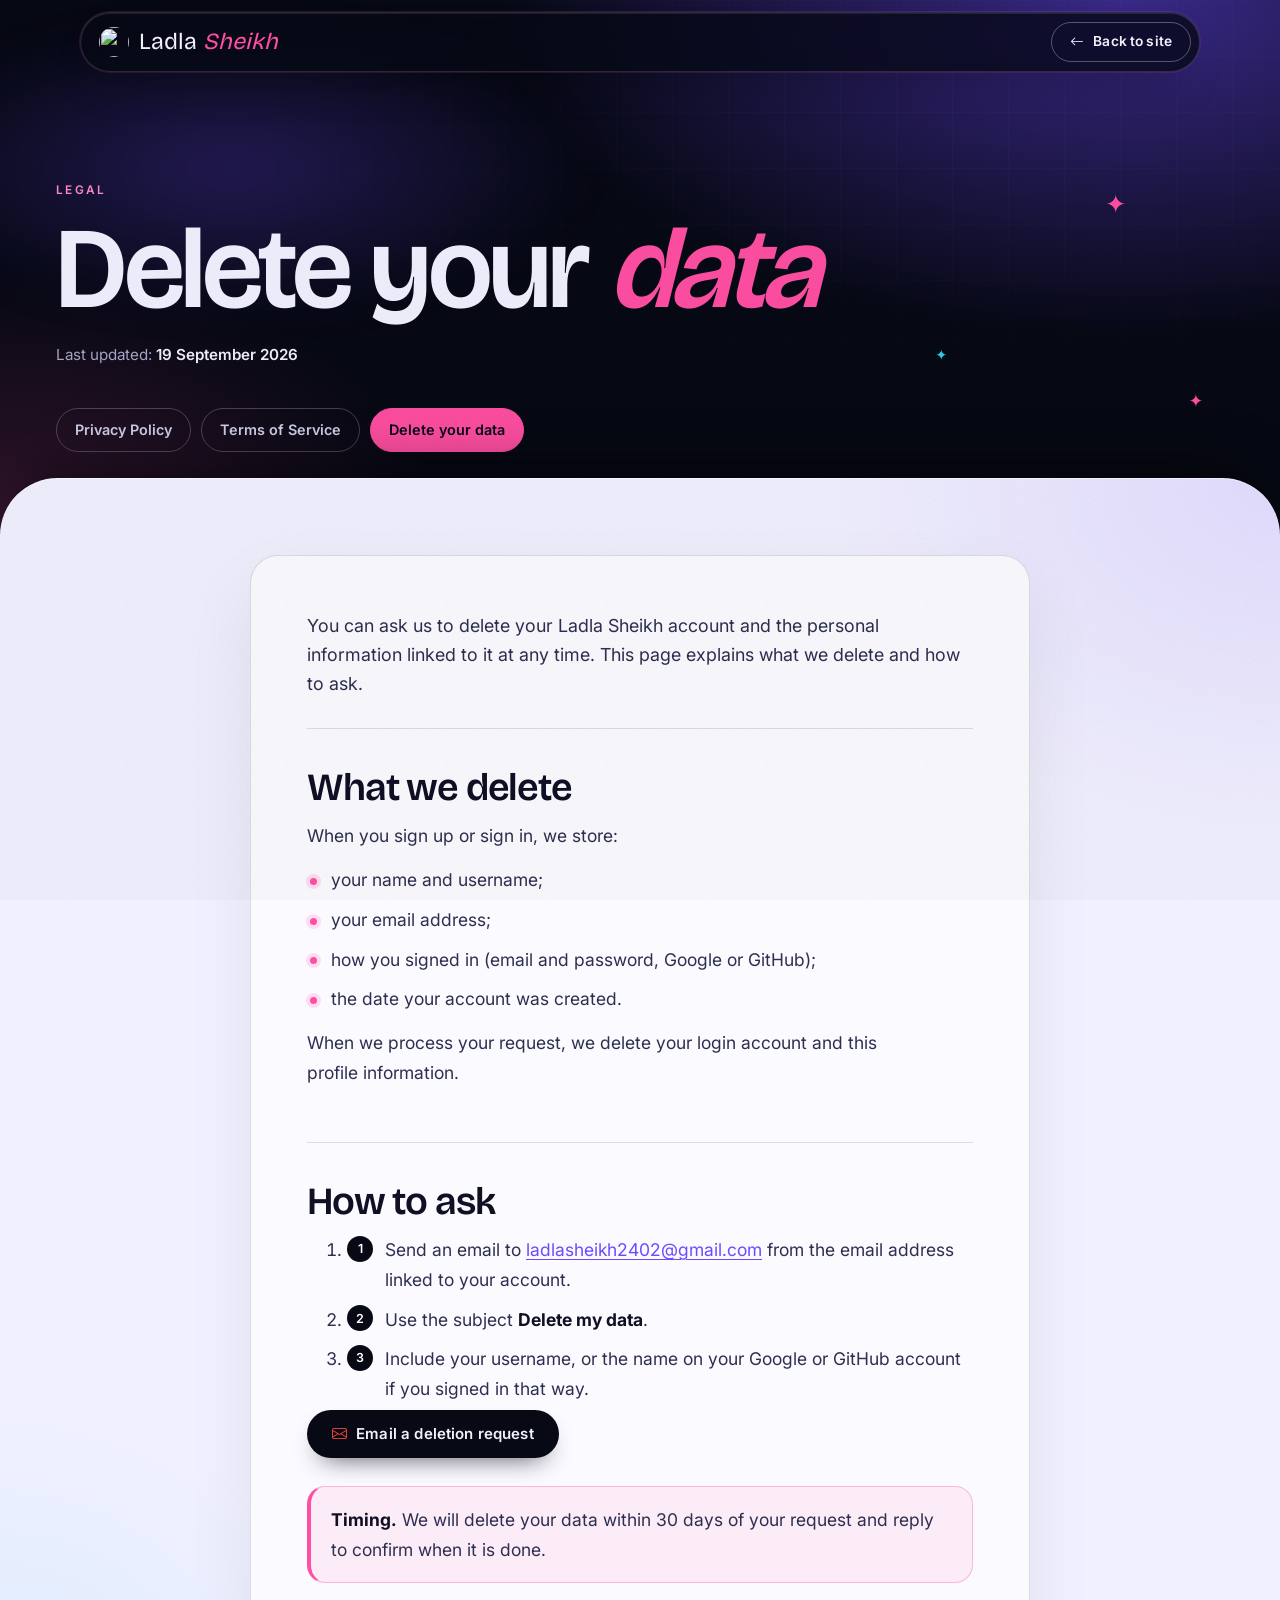
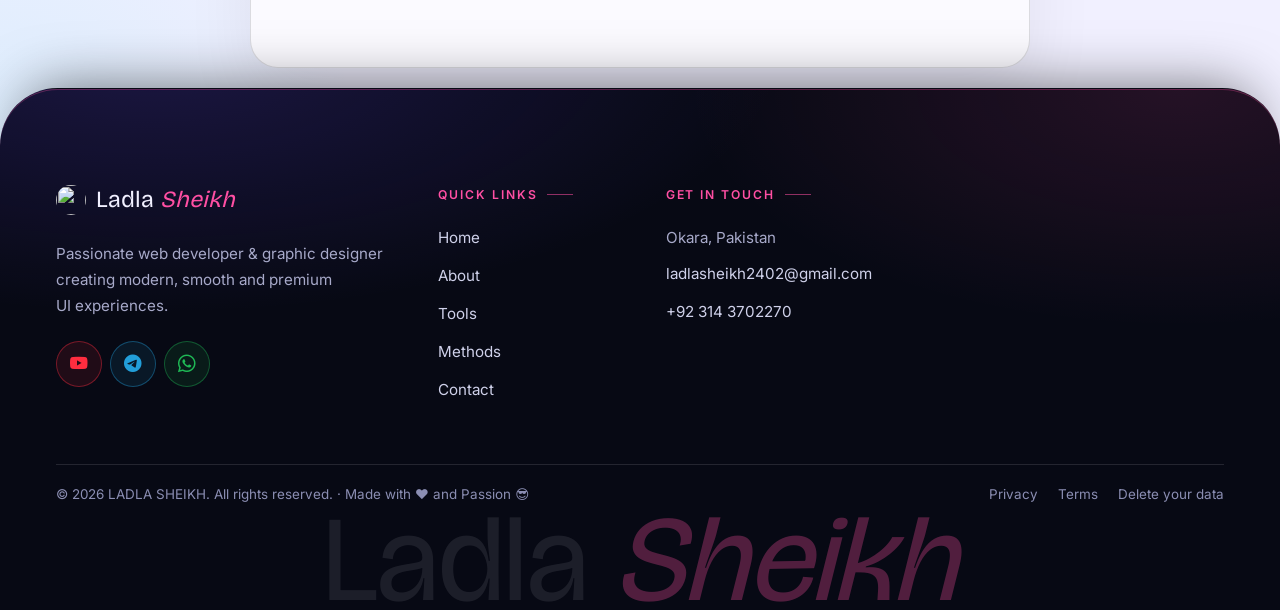
==== data-deletion.html @ c9419d93 "Add files via upload" ====
<!doctype html>
<html lang="en">
  <head>
    <meta charset="utf-8" />
    <meta
      name="viewport"
      content="width=device-width, initial-scale=1, viewport-fit=cover"
    />
    <title>Delete your data | Ladla Sheikh</title>
    <meta
      name="description"
      content="How to ask Ladla Sheikh to delete your account and personal data."
    />
    <meta name="robots" content="index, follow" />
    <meta name="theme-color" content="#070914" />
    <link
      rel="canonical"
      href="https://ladla-sheikh.vercel.app/data-deletion.html"
    />

    <link rel="preconnect" href="https://fonts.googleapis.com" />
    <link rel="preconnect" href="https://fonts.gstatic.com" crossorigin />
    <link
      href="https://fonts.googleapis.com/css2?family=Bricolage+Grotesque:opsz,wght@12..96,400..800&family=Inter:wght@400;500;600&display=swap"
      rel="stylesheet"
    />
    <link
      href="https://cdn.jsdelivr.net/npm/bootstrap-icons@1.11.3/font/bootstrap-icons.css"
      rel="stylesheet"
    />

    <link rel="icon" type="image/svg+xml" href="/favicon.svg" />
    <link rel="shortcut icon" href="/favicon.ico" />
    <link rel="apple-touch-icon" sizes="180x180" href="/apple-touch-icon.png" />

    <link href="site.css" rel="stylesheet" />
    <link href="motion.css" rel="stylesheet" />
    <link href="legal.css" rel="stylesheet" />
  </head>
  <body class="legal-page">
    <a class="skip-link" href="#main">Skip to content</a>

    <header class="site-header">
      <a class="brand" href="index.html" aria-label="Ladla Sheikh — home"
        ><img src="images/footer-img.png" width="30" height="30" alt="" /><span
          class="bn"
          >Ladla <em>Sheikh</em></span
        ></a
      >
      <div class="bar-end">
        <a href="index.html" class="btn btn-sm btn-line"
          ><i class="bi bi-arrow-left" aria-hidden="true"></i> Back to site</a
        >
      </div>
    </header>

    <main id="main">
      <section class="legal-hero s-dark" aria-labelledby="legalTitle">
        <i class="lg-spark a" aria-hidden="true">✦</i
        ><i class="lg-spark b" aria-hidden="true">✦</i
        ><i class="lg-spark c" aria-hidden="true">✦</i>
        <div class="wrap">
          <p class="eyebrow">Legal</p>
          <h1 id="legalTitle">Delete your <em>data</em></h1>
          <p class="legal-updated">
            Last updated: <strong>19 September 2026</strong>
          </p>
          <nav class="legal-tabs" aria-label="Legal pages">
            <a href="privacy-policy.html">Privacy Policy</a
            ><a href="terms-of-service.html">Terms of Service</a
            ><a href="data-deletion.html" aria-current="page"
              >Delete your data</a
            >
          </nav>
        </div>
      </section>

      <section class="legal-body s-light">
        <div class="wrap legal-grid solo">
          <article class="legal-shell">
            <p>
              You can ask us to delete your Ladla Sheikh account and the
              personal information linked to it at any time. This page explains
              what we delete and how to ask.
            </p>

            <h2>What we delete</h2>
            <p>When you sign up or sign in, we store:</p>
            <ul>
              <li>your name and username;</li>
              <li>your email address;</li>
              <li>how you signed in (email and password, Google or GitHub);</li>
              <li>the date your account was created.</li>
            </ul>
            <p>
              When we process your request, we delete your login account and
              this profile information.
            </p>

            <h2>How to ask</h2>
            <ol>
              <li>
                Send an email to
                <a href="mailto:ladlasheikh2402@gmail.com"
                  >ladlasheikh2402@gmail.com</a
                >
                from the email address linked to your account.
              </li>
              <li>Use the subject <strong>Delete my data</strong>.</li>
              <li>
                Include your username, or the name on your Google or GitHub
                account if you signed in that way.
              </li>
            </ol>
            <p>
              <a
                class="btn btn-primary"
                href="mailto:ladlasheikh2402@gmail.com?subject=Delete%20my%20data&amp;body=Please%20delete%20my%20Ladla%20Sheikh%20account%20and%20data.%0D%0A%0D%0AUsername%3A%20"
              >
                <i class="bi bi-envelope" aria-hidden="true"></i> Email a
                deletion request
              </a>
            </p>

            <div class="legal-note">
              <p style="margin: 0">
                <strong>Timing.</strong> We will delete your data within 30 days
                of your request and reply to confirm when it is done.
              </p>
            </div>
          </article>
        </div>
      </section>
    </main>

    <footer class="site-footer">
      <div class="wrap">
        <div class="footer-top">
          <div class="footer-brand">
            <a class="brand" href="index.html"
              ><img
                src="images/footer-img.png"
                width="30"
                height="30"
                loading="lazy"
                alt=""
              /><span>Ladla <em>Sheikh</em></span></a
            >
            <p>
              Passionate web developer &amp; graphic designer creating modern,
              smooth and premium UI experiences.
            </p>
            <div class="soc">
              <a
                href="https://www.youtube.com/@ladla.sheikh.2402"
                aria-label="YouTube"
                rel="noopener"
                ><i class="bi bi-youtube"></i
              ></a>
              <a
                href="https://t.me/+94FrpOJan0plZGQ0"
                aria-label="Telegram"
                rel="noopener"
                ><i class="bi bi-telegram"></i
              ></a>
              <a
                href="https://whatsapp.com/channel/0029Vao1lnR1nozDF8jBNh3B"
                aria-label="WhatsApp channel"
                rel="noopener"
                ><i class="bi bi-whatsapp"></i
              ></a>
            </div>
          </div>
          <div class="footer-col">
            <h4>Quick Links</h4>
            <ul>
              <li><a href="index.html#home">Home</a></li>
              <li><a href="index.html#about-me">About</a></li>
              <li><a href="index.html#my-tools">Tools</a></li>
              <li><a href="index.html#my-projects">Methods</a></li>
              <li><a href="index.html#contact-me">Contact</a></li>
            </ul>
          </div>
          <div class="footer-col">
            <h4>Get In Touch</h4>
            <ul>
              <li>Okara, Pakistan</li>
              <li>
                <a href="mailto:ladlasheikh2402@gmail.com"
                  >ladlasheikh2402@gmail.com</a
                >
              </li>
              <li>
                <a href="https://wa.me/923143702270" rel="noopener"
                  >+92 314 3702270</a
                >
              </li>
            </ul>
          </div>
        </div>
        <div class="footer-bottom">
          <p>
            © 2026 LADLA SHEIKH. All rights reserved. · Made with ❤️ and Passion
            😎
          </p>
          <p class="footer-legal">
            <a href="privacy-policy.html">Privacy</a
            ><a href="terms-of-service.html">Terms</a
            ><a href="data-deletion.html">Delete your data</a>
          </p>
        </div>
      </div>
      <div class="footer-mark" aria-hidden="true">Ladla <em>Sheikh</em></div>
    </footer>

    <script src="motion.js" defer></script>
    <script src="legal.js" defer></script>
  </body>
</html>
---- site.css ----
/* ═════════════════════════════════════════════════════════════
   LADLA SHEIKH — site.css  v2  "Ivory & Ink"
   Ivory paper sections + ink bands, serif display, emerald/brass accents.
   Hooks for favourites.js / auth-gate.js / site.js are preserved.
   ═════════════════════════════════════════════════════════════ */
:root {
  --paper: #f1f0ff;
  --paper-2: #e7e4fb;
  --ink: #070914;
  --ink-2: #0d1024;
  --ink-3: #161a38;
  --emerald: #6d4aff;
  --emerald-b: #22d3ee;
  --brass: #ff4fa3;
  --brass-d: #b4177a;
  --f-display: "Bricolage Grotesque", "Sora", "Segoe UI", system-ui, sans-serif;
  --f-body: "Inter", system-ui, -apple-system, "Segoe UI", Roboto, sans-serif;
  --r-s: 12px;
  --r-m: 18px;
  --r-l: 28px;
  --ease: cubic-bezier(0.22, 1, 0.36, 1);
  --hdr: 60px;
  --gutter: clamp(18px, 4.4vw, 64px);
  --max: 1240px;
  --sec: clamp(72px, 10vw, 132px);
}
/* section themes (tokens swap, components stay the same) */
.s-light,
.s-sand,
.s-dark {
  background: var(--bg);
  color: var(--fg);
}
.s-light {
  --bg: var(--paper);
  --fg: #0f1024;
  --mut: #55587a;
  --card: #fbfaff;
  --card-2: #f3f0ff;
  --line: rgba(7, 9, 20, 0.13);
  --line-2: rgba(7, 9, 20, 0.26);
  --acc: var(--emerald);
  --acc-ink: var(--emerald);
  --btn-bg: var(--ink);
  --btn-fg: var(--paper);
  --chip-bg: var(--ink);
  --chip-fg: var(--paper);
}
.s-sand {
  --bg: var(--paper-2);
  --fg: #0f1024;
  --mut: #50537a;
  --card: #faf9ff;
  --card-2: #eeebfc;
  --line: rgba(7, 9, 20, 0.14);
  --line-2: rgba(7, 9, 20, 0.28);
  --acc: var(--emerald);
  --acc-ink: var(--emerald);
  --btn-bg: var(--ink);
  --btn-fg: var(--paper);
  --chip-bg: var(--ink);
  --chip-fg: var(--paper);
}
.s-dark {
  --bg: var(--ink);
  --fg: #f1f0ff;
  --mut: #a7a9c9;
  --card: #0f1330;
  --card-2: #181c3c;
  --line: rgba(241, 240, 255, 0.12);
  --line-2: rgba(241, 240, 255, 0.26);
  --acc: var(--brass);
  --acc-ink: #ff8ac6;
  --btn-bg: var(--brass);
  --btn-fg: #0a0620;
  --chip-bg: var(--paper);
  --chip-fg: var(--ink);
}

*,
*::before,
*::after {
  box-sizing: border-box;
}
html {
  scroll-behavior: smooth;
  -webkit-text-size-adjust: 100%;
  scroll-padding-top: 92px;
}
body {
  margin: 0;
  background: var(--ink);
  color: #f1f0ff;
  font: 400 clamp(15px, 0.3vw + 14px, 17px)/1.65 var(--f-body);
  -webkit-font-smoothing: antialiased;
  text-rendering: optimizeLegibility;
  overflow-x: clip;
}
img {
  display: block;
  max-width: 100%;
  height: auto;
}
a {
  color: inherit;
  text-decoration: none;
}
button,
input,
textarea {
  font: inherit;
  color: inherit;
}
button {
  cursor: pointer;
}
ul,
dl,
dd {
  margin: 0;
  padding: 0;
  list-style: none;
}
h1,
h2,
h3,
h4,
p {
  margin: 0;
}
h1,
h2,
h3 {
  font-family: var(--f-display);
  font-weight: 600;
  letter-spacing: -0.01em;
  line-height: 1;
  text-wrap: balance;
}
p {
  text-wrap: pretty;
}
em {
  font-style: italic;
}
::selection {
  background: var(--brass);
  color: #0a0620;
}
:focus-visible {
  outline: 2px solid var(--acc-ink, var(--brass));
  outline-offset: 3px;
  border-radius: 6px;
}
[hidden] {
  display: none !important;
}
.sr-only {
  position: absolute;
  width: 1px;
  height: 1px;
  overflow: hidden;
  clip: rect(0 0 0 0);
  white-space: nowrap;
}
.skip-link {
  position: fixed;
  left: 12px;
  top: -60px;
  z-index: 3000;
  background: #fff;
  color: #000;
  padding: 10px 16px;
  border-radius: var(--r-s);
  font-weight: 600;
  transition: top 0.2s var(--ease);
}
.skip-link:focus {
  top: 12px;
}
.wrap {
  width: 100%;
  max-width: calc(var(--max) + var(--gutter) * 2);
  margin-inline: auto;
  padding-inline: var(--gutter);
}
.eyebrow {
  font-size: 0.74rem;
  font-weight: 600;
  letter-spacing: 0.18em;
  text-transform: uppercase;
  color: var(--acc-ink);
}

/* buttons */
.btn {
  display: inline-flex;
  align-items: center;
  justify-content: center;
  gap: 9px;
  min-height: 48px;
  padding: 0 24px;
  border-radius: 999px;
  border: 1px solid transparent;
  font-weight: 600;
  font-size: 0.94rem;
  line-height: 1;
  white-space: nowrap;
  transition:
    background 0.25s var(--ease),
    color 0.25s,
    border-color 0.25s,
    transform 0.25s var(--ease);
}
.btn i {
  transition: transform 0.25s var(--ease);
}
.btn:hover i.bi-arrow-right,
.btn:hover i.bi-arrow-up-right {
  transform: translateX(3px);
}
.btn:active {
  transform: scale(0.98);
}
.btn-primary {
  background: var(--btn-bg, var(--brass));
  color: var(--btn-fg, #0a0620);
}
.btn-primary:hover {
  transform: translateY(-2px);
  filter: brightness(1.08);
}
.btn-line {
  border-color: var(--line-2, rgba(255, 255, 255, 0.3));
  color: inherit;
  background: transparent;
}
.btn-line:hover {
  background: color-mix(in srgb, currentColor 8%, transparent);
  border-color: currentColor;
}
.btn-sm {
  min-height: 40px;
  padding: 0 18px;
  font-size: 0.86rem;
}

/* ═══ HEADER — floating ink pill ═══ */
.site-header {
  position: fixed;
  z-index: 900;
  top: 12px;
  left: 50%;
  translate: -50% 0;
  width: min(1120px, calc(100% - var(--gutter) * 2));
  height: var(--hdr);
  padding: 0 8px 0 18px;
  display: flex;
  align-items: center;
  gap: 18px;
  border-radius: 999px;
  background: rgba(7, 9, 20, 0.8);
  -webkit-backdrop-filter: blur(16px) saturate(150%);
  backdrop-filter: blur(16px) saturate(150%);
  border: 1px solid rgba(241, 240, 255, 0.14);
  color: #f1f0ff;
  box-shadow: 0 10px 40px rgba(0, 0, 0, 0.18);
  transition:
    background 0.3s,
    box-shadow 0.3s;
}
.brand {
  display: inline-flex;
  align-items: center;
  gap: 10px;
  font-family: var(--f-display);
  font-size: 1.45rem;
  line-height: 1;
  letter-spacing: 0;
}
.brand img {
  width: 30px;
  height: 30px;
  border-radius: 50%;
  object-fit: cover;
}
.brand em {
  color: var(--brass);
}
.primary {
  margin-inline: auto;
}
.navbar-nav {
  display: flex;
  gap: 2px;
}
.navbar-nav .nav-btn {
  display: block;
  padding: 9px 16px;
  font-size: 0.9rem;
  font-weight: 500;
  color: #b7b9d8;
  border-radius: 999px;
  transition:
    color 0.2s,
    background 0.25s;
}
.navbar-nav .nav-btn:hover {
  color: #fff;
}
.navbar-nav {
  position: relative;
}
.navbar-nav .nav-btn {
  position: relative;
  z-index: 1;
}
.navbar-nav .nav-btn.is-active {
  color: #fff;
}
.nav-pill {
  position: absolute;
  z-index: 0;
  top: 0;
  left: 0;
  height: 100%;
  width: var(--w, 0);
  transform: translateX(var(--x, 0));
  background: rgba(241, 240, 255, 0.13);
  border-radius: 999px;
  opacity: 0;
  pointer-events: none;
  transition:
    transform 0.5s var(--ease),
    width 0.5s var(--ease),
    opacity 0.3s;
}
.nav-pill.on {
  opacity: 1;
}
.bar-end {
  display: flex;
  align-items: center;
  gap: 8px;
}
.nav-signin-list {
  display: flex;
}
.nav-signin-item {
  position: relative;
}
.nav-signin-item-relative {
  position: relative;
}
.signin-nav-btn {
  white-space: nowrap;
  display: inline-flex;
  align-items: center;
  gap: 8px;
  min-height: 42px;
  padding: 0 16px;
  border-radius: 999px;
  border: 1px solid rgba(241, 240, 255, 0.24);
  font-size: 0.86rem;
  font-weight: 600;
  transition:
    background 0.2s,
    border-color 0.2s;
}
.signin-nav-btn:hover {
  background: rgba(241, 240, 255, 0.08);
  border-color: rgba(241, 240, 255, 0.5);
}
.signin-nav-btn.signin-nav-btn-premium {
  padding-left: 5px;
  border-color: rgba(255, 79, 163, 0.6);
  background: rgba(255, 79, 163, 0.12);
}
.signin-nav-arrow {
  font-size: 0.9rem;
  opacity: 0.8;
}
.nav-btn-avatar {
  width: 32px;
  height: 32px;
  border-radius: 50%;
  overflow: hidden;
  display: inline-grid;
  place-items: center;
  background: var(--brass);
  color: #0a0620;
  font-size: 0.8rem;
  font-weight: 700;
  flex: none;
}
.nav-btn-avatar img {
  width: 100%;
  height: 100%;
  object-fit: cover;
}
.nav-btn-avatar-initial {
  display: none;
  place-items: center;
  width: 100%;
  height: 100%;
}
.aw-btn {
  width: 42px;
  height: 42px;
  border-radius: 50%;
  border: 1px solid rgba(241, 240, 255, 0.24);
  background: transparent;
  display: grid;
  place-items: center;
  color: #b7b9d8;
  padding: 0;
  transition:
    color 0.2s,
    border-color 0.2s,
    background 0.2s;
}
.aw-btn:hover {
  color: #fff;
  border-color: rgba(241, 240, 255, 0.5);
}
.aw-btn.playing {
  color: var(--brass);
  border-color: rgba(255, 79, 163, 0.6);
  background: rgba(255, 79, 163, 0.12);
}
.cta-contact {
  background: var(--paper);
  color: var(--ink);
}
.cta-contact:hover {
  background: #fff;
  transform: translateY(-1px);
}
.menu-btn {
  display: none;
  width: 44px;
  height: 44px;
  border-radius: 50%;
  border: 1px solid rgba(241, 240, 255, 0.24);
  background: transparent;
  position: relative;
}
.menu-btn span {
  position: absolute;
  left: 13px;
  right: 13px;
  height: 2px;
  background: #f1f0ff;
  border-radius: 2px;
  transition:
    transform 0.3s var(--ease),
    opacity 0.2s;
}
.menu-btn span:nth-child(1) {
  top: 16px;
}
.menu-btn span:nth-child(2) {
  top: 21px;
}
.menu-btn span:nth-child(3) {
  top: 26px;
}
.menu-open .menu-btn span:nth-child(1) {
  transform: translateY(5px) rotate(45deg);
}
.menu-open .menu-btn span:nth-child(2) {
  opacity: 0;
}
.menu-open .menu-btn span:nth-child(3) {
  transform: translateY(-5px) rotate(-45deg);
}

/* profile dropdown (markup from auth-gate.js) */
.nav-profile-panel {
  position: absolute;
  right: 0;
  top: calc(100% + 14px);
  width: 272px;
  padding: 8px;
  background: #0f1330;
  color: #f1f0ff;
  border: 1px solid rgba(241, 240, 255, 0.16);
  border-radius: var(--r-m);
  box-shadow: 0 24px 60px rgba(0, 0, 0, 0.5);
  opacity: 0;
  visibility: hidden;
  transform: translateY(-6px);
  transition:
    opacity 0.2s,
    transform 0.25s var(--ease),
    visibility 0.2s;
  z-index: 5;
}
.nav-profile-panel.open {
  opacity: 1;
  visibility: visible;
  transform: none;
}
.npp-header {
  display: flex;
  align-items: center;
  gap: 12px;
  padding: 10px;
  border-bottom: 1px solid rgba(241, 240, 255, 0.12);
  margin-bottom: 6px;
}
.npp-avatar,
.npp-initial {
  width: 40px;
  height: 40px;
  border-radius: 50%;
  object-fit: cover;
  background: var(--brass);
  color: #0a0620;
  place-items: center;
  font-weight: 700;
  flex: none;
}
.npp-info {
  min-width: 0;
}
.npp-name {
  font-weight: 600;
  font-size: 0.92rem;
  white-space: nowrap;
  overflow: hidden;
  text-overflow: ellipsis;
}
.npp-email {
  font-size: 0.78rem;
  color: #a7a9c9;
  white-space: nowrap;
  overflow: hidden;
  text-overflow: ellipsis;
}
.npp-link,
.npp-signout {
  display: flex;
  align-items: center;
  gap: 10px;
  width: 100%;
  padding: 10px;
  border: 0;
  background: none;
  border-radius: var(--r-s);
  font-size: 0.9rem;
  text-align: left;
  transition: background 0.2s;
}
.npp-link:hover,
.npp-signout:hover,
.npp-sub-link:hover {
  background: rgba(241, 240, 255, 0.08);
}
.npp-fav-chevron {
  margin-left: auto;
  transition: transform 0.25s var(--ease);
  font-size: 0.75rem;
}
.npp-fav-group.open .npp-fav-chevron {
  transform: rotate(180deg);
}
.npp-fav-submenu {
  max-height: 0;
  overflow: hidden;
  transition: max-height 0.3s var(--ease);
}
.npp-fav-group.open .npp-fav-submenu {
  max-height: 120px;
}
.npp-sub-link {
  display: flex;
  align-items: center;
  gap: 10px;
  padding: 9px 10px 9px 34px;
  border-radius: var(--r-s);
  font-size: 0.88rem;
  color: #a7a9c9;
}
.npp-signout {
  color: #f8a5a5;
}

/* mobile menu */
.mobile-menu {
  position: fixed;
  inset: 0;
  z-index: 800;
  background: var(--ink);
  color: #f1f0ff;
  padding: calc(var(--hdr) + 44px) var(--gutter) 32px;
  display: flex;
  flex-direction: column;
  opacity: 0;
  visibility: hidden;
  transform: translateY(-14px);
  transition:
    opacity 0.3s var(--ease),
    transform 0.45s var(--ease),
    visibility 0.3s;
  overflow-y: auto;
}
.menu-open .mobile-menu {
  opacity: 1;
  visibility: visible;
  transform: none;
}
.mobile-menu li a {
  display: flex;
  align-items: center;
  justify-content: space-between;
  padding: 12px 0;
  border-bottom: 1px solid rgba(241, 240, 255, 0.12);
  font-family: var(--f-display);
  font-size: clamp(2.6rem, 12vw, 4rem);
  line-height: 1.05;
  min-height: 64px;
}
.mobile-menu li a.is-active {
  color: var(--brass);
  font-style: italic;
}
.mm-foot {
  margin-top: auto;
  padding-top: 28px;
  display: grid;
  gap: 16px;
}
.mm-foot p {
  color: #a7a9c9;
  font-size: 0.9rem;
}
.mm-row {
  display: flex;
  align-items: center;
  justify-content: space-between;
  gap: 16px;
}
.mm-foot .aw-btn {
  width: 44px;
  height: 44px;
}
.menu-open {
  overflow: hidden;
}
.soc {
  display: flex;
  gap: 8px;
  flex-wrap: wrap;
}
.soc a {
  width: 46px;
  height: 46px;
  display: grid;
  place-items: center;
  border-radius: 50%;
  border: 1px solid var(--line-2, rgba(241, 240, 255, 0.3));
  transition:
    background 0.25s,
    color 0.25s,
    border-color 0.25s,
    transform 0.25s var(--ease);
}
.soc a:hover {
  background: var(--fg, #f1f0ff);
  color: var(--bg, var(--ink));
  border-color: var(--fg, #f1f0ff);
  transform: translateY(-2px);
}

@media (max-width: 960px) {
  .primary,
  .cta-contact {
    display: none;
  }
  .menu-btn {
    display: block;
  }
  .bar-end {
    margin-left: auto;
  }
}
@media (max-width: 380px) {
  .brand span.bn {
    display: none;
  }
}
@media (max-width: 560px) {
  .signin-nav-btn {
    padding: 0 14px;
  }
  .site-header {
    gap: 10px;
    padding-left: 12px;
  }
}

/* ═══ SPLASH — arch draw + curtain lift (~2.4s, pure CSS) ═══ */
.splash {
  display: none;
}
.splash-on .splash {
  display: grid;
  place-items: center;
  position: fixed;
  inset: 0;
  z-index: 2000;
  background: var(--ink);
  color: #f1f0ff;
  border-radius: 0 0 50% 50% / 0 0 8vw 8vw;
  will-change: transform;
  animation:
    spCurtain 0.85s cubic-bezier(0.76, 0, 0.24, 1) 1.7s forwards,
    spFail 0s linear 3.4s forwards;
}
@keyframes spCurtain {
  to {
    transform: translateY(-104%);
  }
}
@keyframes spFail {
  to {
    visibility: hidden;
    pointer-events: none;
  }
}
.sp-arch {
  position: absolute;
  left: 50%;
  top: 50%;
  width: min(52vw, 280px);
  translate: -50% -50%;
  overflow: visible;
}
.sp-arch path {
  fill: none;
  stroke: var(--brass);
  stroke-width: 1.2;
  stroke-dasharray: 1;
  stroke-dashoffset: 1;
  animation: spDraw 1.2s cubic-bezier(0.65, 0, 0.35, 1) 0.1s forwards;
  opacity: 0.85;
}
.sp-arch path + path {
  stroke-width: 0.6;
  opacity: 0.45;
  animation-delay: 0.35s;
}
@keyframes spDraw {
  to {
    stroke-dashoffset: 0;
  }
}
.sp-stage {
  position: relative;
  display: grid;
  justify-items: center;
  gap: 18px;
  text-align: center;
  padding: 0 var(--gutter);
  animation: spOut 0.35s ease 1.5s forwards;
}
@keyframes spOut {
  to {
    opacity: 0;
    transform: translateY(-10px);
  }
}
.sp-word {
  display: grid;
  font-family: var(--f-display);
  font-size: clamp(3.4rem, 15vw, 8.4rem);
  line-height: 0.86;
}
.sp-row {
  display: block;
  overflow: hidden;
  padding: 0.06em 0.04em 0.1em;
}
.sp-row span {
  display: block;
  transform: translateY(112%);
  animation: spRise 0.9s var(--ease) 0.55s forwards;
}
.sp-row.r2 span {
  font-style: italic;
  color: var(--brass);
  animation-delay: 0.72s;
}
@keyframes spRise {
  to {
    transform: none;
  }
}
.sp-sub {
  font-size: clamp(0.64rem, 1.5vw, 0.8rem);
  letter-spacing: 0.3em;
  text-transform: uppercase;
  color: #a7a9c9;
  opacity: 0;
  animation: spFade 0.6s ease 1.15s forwards;
}
@keyframes spFade {
  to {
    opacity: 1;
  }
}
.sp-skip {
  position: absolute;
  right: var(--gutter);
  bottom: clamp(20px, 5vh, 40px);
  min-height: 40px;
  padding: 0 18px;
  border-radius: 999px;
  border: 1px solid rgba(241, 240, 255, 0.26);
  background: none;
  color: #a7a9c9;
  font-size: 0.8rem;
  opacity: 0;
  animation: spFade 0.4s ease 0.5s forwards;
  transition:
    color 0.2s,
    border-color 0.2s;
}
.sp-skip:hover {
  color: #fff;
  border-color: rgba(241, 240, 255, 0.6);
}
.splash.is-skipping {
  animation-delay: 0s, 3.4s;
  animation-duration: 0.6s, 0s;
}
.splash.is-skipping .sp-stage {
  animation-delay: 0s;
  animation-duration: 0.15s;
}

/* ═══ HERO (ink) ═══ */
.hero {
  --d: 0.05s;
  position: relative;
  overflow: clip;
  isolation: isolate;
  padding: calc(var(--hdr) + 30px) 0 0;
  min-height: 100svh;
  display: flex;
  flex-direction: column;
}
.splash-on .hero {
  --d: 1.95s;
}
.hero::before {
  content: "";
  position: absolute;
  z-index: -1;
  right: -12%;
  top: 8%;
  width: min(900px, 90vw);
  aspect-ratio: 1;
  background: radial-gradient(
    closest-side,
    rgba(109, 74, 255, 0.38),
    transparent
  );
  pointer-events: none;
}
.hero-grid {
  flex: 1;
  display: grid;
  grid-template-columns: minmax(0, 7fr) minmax(0, 5fr);
  grid-template-areas: "head art" "body art";
  grid-template-rows: auto 1fr;
  column-gap: clamp(20px, 4vw, 64px);
  align-items: start;
}
.hero-head {
  grid-area: head;
}
.hero-body {
  grid-area: body;
  align-self: start;
  padding-bottom: clamp(24px, 4vh, 48px);
}
.hero-art {
  grid-area: art;
  position: relative;
  align-self: end;
  justify-self: center;
  width: min(100%, 540px);
  aspect-ratio: 4 / 5.3;
}
.hero-welcome {
  display: flex;
  align-items: center;
  gap: 14px;
  color: var(--brass);
  font-size: 0.76rem;
  font-weight: 600;
  letter-spacing: 0.2em;
  text-transform: uppercase;
}
.hero-welcome::before {
  content: "";
  width: 38px;
  height: 1px;
  background: var(--brass);
}
.hero-name {
  margin-top: clamp(14px, 2.4vh, 26px);
  font-size: clamp(4.4rem, min(12.6vw, 16svh), 11.5rem);
  line-height: 0.84;
  letter-spacing: -0.025em;
}
.hero-name .w {
  display: block;
  overflow: hidden;
  padding: 0.04em 0.06em 0.1em;
  margin-left: -0.06em;
}
.hero-name .w span {
  display: block;
  transform: translateY(108%);
  animation: spRise 1.05s var(--ease) var(--d) forwards;
}
.hero-name .w2 span {
  font-style: italic;
  color: var(--brass);
  animation-delay: calc(var(--d) + 0.12s);
  padding-left: 0.55em;
}
.hero-role {
  margin-top: clamp(14px, 2.2vh, 26px);
  display: flex;
  flex-wrap: wrap;
  align-items: baseline;
  gap: 6px 14px;
  color: #cfd1ea;
}
.hero-role {
  align-items: baseline;
  gap: 4px 14px;
  min-height: 2.6rem;
}
.hero-role b {
  font-family: var(--f-display);
  font-style: normal;
  font-weight: 600;
  font-size: clamp(1.7rem, 3vw, 2.4rem);
  color: #f1f0ff;
}
.typed-wrap {
  display: inline-flex;
  align-items: baseline;
}
.typed {
  font-family: var(--f-display);
  font-size: clamp(1.7rem, 3vw, 2.4rem);
  color: var(--brass);
  line-height: 1.1;
}
.caret {
  width: 2px;
  height: 1.6rem;
  margin-left: 4px;
  background: var(--brass);
  transform: translateY(4px);
  animation: blink 1s steps(1) infinite;
}
@keyframes blink {
  50% {
    opacity: 0;
  }
}
.hero-body p.hero-desc {
  margin-top: 4px;
  color: #a7a9c9;
  max-width: 46ch;
}
.hero-from {
  margin-top: 10px;
  font-family: var(--f-display);
  font-style: normal;
  font-size: 1.25rem;
  color: #ff8ac6;
}
.hero-ctas {
  margin-top: clamp(16px, 2.6vh, 26px);
  display: flex;
  flex-wrap: wrap;
  gap: 12px;
  align-items: center;
}
.hero-body .soc {
  margin-top: clamp(14px, 2.2vh, 22px);
  --line-2: rgba(241, 240, 255, 0.28);
  --fg: #f1f0ff;
  --bg: var(--ink);
}
.hero-arch {
  position: absolute;
  inset: 9% 4% 0 4%;
  border-radius: 999px 999px 0 0;
  background: linear-gradient(180deg, #5636e0 0%, #1a1650 60%, #0d1030 100%);
  border: 1px solid rgba(255, 79, 163, 0.45);
  overflow: hidden;
}
.hero-arch::after {
  content: "";
  position: absolute;
  inset: 14px 14px 0;
  border-radius: 999px 999px 0 0;
  border: 1px solid rgba(255, 79, 163, 0.28);
  border-bottom: 0;
}
.hero-photo {
  position: absolute;
  left: 50%;
  bottom: 0;
  translate: -50% 0;
  height: 100%;
  max-width: 128%;
  width: auto;
  object-fit: contain;
  object-position: center bottom;
  z-index: 2;
  pointer-events: none;
}
.hero-art > * {
  opacity: 0;
  animation: heroIn 1s var(--ease) calc(var(--d) + 0.25s) forwards;
}

@keyframes heroIn {
  from {
    opacity: 0;
    transform: translateY(26px);
  }
  to {
    opacity: 1;
    transform: none;
  }
}
.hero-welcome,
.hero-role,
.hero-body > *,
.hero-strip {
  opacity: 0;
  animation: heroIn 0.8s var(--ease) calc(var(--d) + 0.5s) forwards;
}
.hero-role {
  animation-delay: calc(var(--d) + 0.6s);
}
.hero-body > * {
  animation-delay: calc(var(--d) + 0.72s);
}
.hero-strip {
  animation-delay: calc(var(--d) + 0.9s);
}
.hero-strip {
  border-top: 1px solid rgba(241, 240, 255, 0.14);
  padding: 18px 0;
  margin-top: auto;
  overflow: hidden;
  -webkit-mask-image: linear-gradient(
    90deg,
    transparent,
    #000 8%,
    #000 92%,
    transparent
  );
  mask-image: linear-gradient(
    90deg,
    transparent,
    #000 8%,
    #000 92%,
    transparent
  );
}
.marq {
  display: flex;
  width: max-content;
  animation: marq 34s linear infinite;
}
.hero-strip:hover .marq {
  animation-play-state: paused;
}
.marq ul {
  display: flex;
  flex: none;
  font-family: var(--f-display);
  font-size: clamp(1.3rem, 2.4vw, 2rem);
  color: #cfd1ea;
  white-space: nowrap;
}
.marq li {
  padding-right: clamp(34px, 5vw, 70px);
}
@keyframes marq {
  to {
    transform: translateX(-50%);
  }
}
.hero-strip li + li::before {
  content: none;
}
.hero-strip li i {
  color: var(--brass);
  font-style: normal;
  margin-right: 10px;
  font-size: 0.6em;
  vertical-align: middle;
}

@media (max-width: 900px) {
  .hero {
    padding-top: calc(var(--hdr) + 40px);
  }
  .hb-fade {
    background:
      radial-gradient(
        ellipse 80% 50% at 50% 60%,
        rgba(109, 74, 255, 0.38),
        transparent 70%
      ),
      linear-gradient(
        180deg,
        rgba(7, 9, 20, 0.88),
        rgba(7, 9, 20, 0.55) 45%,
        #070914 100%
      );
  }
  .hero-grid {
    grid-template-columns: 1fr;
    grid-template-areas: "head" "art" "body";
    grid-template-rows: auto;
  }
  .hero-art {
    width: min(86%, 420px);
    margin-top: 18px;
  }
  .hero-name {
    font-size: clamp(4.2rem, 24vw, 9rem);
  }
  .hero-body {
    padding-top: 30px;
  }
}

/* ═══ SECTIONS (shared) ═══ */
.page-section {
  position: relative;
  padding-block: var(--sec);
}
.sec-head {
  max-width: 780px;
  margin-bottom: clamp(30px, 4vw, 52px);
}
.sec-head h2 {
  font-size: clamp(3rem, 7.2vw, 6.2rem);
  line-height: 0.92;
  margin-top: 16px;
}
.sec-head h2 em {
  color: var(--acc-ink);
}
.sec-head p {
  margin-top: 18px;
  color: var(--mut);
  font-size: clamp(1rem, 1.2vw, 1.14rem);
  max-width: 54ch;
}

/* ═══ ABOUT ═══ */
.about-grid {
  display: grid;
  grid-template-columns: minmax(0, 5fr) minmax(0, 7fr);
  gap: clamp(32px, 7vw, 110px);
  align-items: start;
}
.about-photo {
  position: sticky;
  top: 104px;
  border-radius: 999px 999px var(--r-l) var(--r-l);
  overflow: hidden;
  background: var(--card-2);
  aspect-ratio: 4 / 5.2;
  border: 1px solid var(--line);
}
.about-photo img {
  width: 100%;
  height: 100%;
  object-fit: cover;
  object-position: center 18%;
}
.about-photo .badge {
  position: absolute;
  left: 50%;
  bottom: 18px;
  translate: -50% 0;
  white-space: nowrap;
  display: inline-flex;
  align-items: center;
  gap: 8px;
  padding: 9px 16px;
  border-radius: 999px;
  background: rgba(7, 9, 20, 0.86);
  color: #f1f0ff;
  font-size: 0.8rem;
  font-weight: 600;
  -webkit-backdrop-filter: blur(8px);
  backdrop-filter: blur(8px);
}
.about-photo .badge i {
  color: var(--brass);
}
.about-role {
  margin-top: 26px;
  font-size: 0.78rem;
  font-weight: 600;
  letter-spacing: 0.16em;
  text-transform: uppercase;
  color: var(--acc-ink);
}
.about-copy h3 {
  margin-top: 8px;
  font-size: clamp(2.4rem, 5vw, 4rem);
}
.about-copy h3 em {
  color: var(--acc-ink);
}
.about-copy > p {
  margin-top: 20px;
  color: var(--mut);
  max-width: 56ch;
}
.about-copy > p b {
  color: var(--fg);
  font-weight: 600;
}
.stats {
  margin-top: clamp(28px, 4vw, 44px);
  display: grid;
  grid-template-columns: repeat(3, 1fr);
  border-top: 1px solid var(--line-2);
}
.stats li {
  padding: 22px 18px 0 0;
}
.stats li + li {
  padding-left: 18px;
  border-left: 1px solid var(--line);
}
.stats strong {
  display: block;
  font-family: var(--f-display);
  font-weight: 600;
  font-size: clamp(1.7rem, 3vw, 2.6rem);
  line-height: 1.02;
  text-wrap: balance;
}
.stats span {
  display: block;
  margin-top: 6px;
  color: var(--mut);
  font-size: 0.86rem;
}
.info {
  margin-top: clamp(24px, 3vw, 36px);
  border-top: 1px solid var(--line);
}
.info div {
  display: grid;
  grid-template-columns: 110px 1fr;
  gap: 12px;
  padding: 13px 0;
  border-bottom: 1px solid var(--line);
  font-size: 0.95rem;
}
.info dt {
  color: var(--mut);
}
.info dd {
  overflow-wrap: anywhere;
}
.info a:hover {
  color: var(--acc-ink);
}
.about-cta {
  margin-top: 32px;
  display: flex;
  flex-wrap: wrap;
  gap: 16px;
  align-items: center;
}
@media (max-width: 860px) {
  .about-grid {
    grid-template-columns: 1fr;
  }
  .about-photo {
    position: relative;
    top: 0;
    max-width: 420px;
  }
}
@media (max-width: 520px) {
  .stats {
    grid-template-columns: 1fr;
  }
  .stats li,
  .stats li + li {
    padding: 16px 0;
    border-left: 0;
    border-bottom: 1px solid var(--line);
  }
  .info div {
    grid-template-columns: 1fr;
    gap: 2px;
  }
}

/* ═══ TOOLBAR ═══ */
.section-search-wrap {
  display: flex;
  flex-wrap: wrap;
  align-items: center;
  gap: 12px;
}
.section-search {
  position: relative;
  flex: 1 1 280px;
  max-width: 480px;
}
.section-search i {
  position: absolute;
  left: 18px;
  top: 50%;
  translate: 0 -50%;
  color: var(--mut);
  pointer-events: none;
}
.section-search input {
  width: 100%;
  height: 52px;
  padding: 0 20px 0 48px;
  border-radius: 999px;
  background: var(--card);
  border: 1px solid var(--line-2);
  outline: 0;
  transition:
    border-color 0.2s,
    box-shadow 0.2s;
}
.section-search input::placeholder {
  color: var(--mut);
}
.section-search input:focus {
  border-color: var(--acc);
  box-shadow: 0 0 0 3px color-mix(in srgb, var(--acc) 22%, transparent);
}
.tools-fav-filter {
  display: inline-flex;
  align-items: center;
  gap: 8px;
  height: 52px;
  padding: 0 20px;
  border-radius: 999px;
  border: 1px solid var(--line-2);
  background: transparent;
  font-size: 0.9rem;
  font-weight: 500;
  transition:
    background 0.2s,
    color 0.2s,
    border-color 0.2s;
}
.tools-fav-filter:hover {
  border-color: var(--fg);
}
.tools-fav-filter.active {
  background: var(--chip-bg);
  color: var(--chip-fg);
  border-color: var(--chip-bg);
}
.section-search-empty {
  display: none;
  flex-basis: 100%;
  padding: 16px 0 4px;
  color: var(--mut);
}
.section-search-empty.active {
  display: block;
}
.filter-row {
  display: flex;
  flex-wrap: wrap;
  align-items: center;
  gap: 8px;
  margin-top: 16px;
}
.chip {
  height: 40px;
  padding: 0 18px;
  border-radius: 999px;
  background: transparent;
  border: 1px solid var(--line-2);
  color: var(--mut);
  font-size: 0.86rem;
  font-weight: 500;
  transition:
    color 0.2s,
    border-color 0.2s,
    background 0.2s;
}
.chip:hover {
  color: var(--fg);
  border-color: var(--fg);
}
.chip[aria-pressed="true"] {
  background: var(--chip-bg);
  color: var(--chip-fg);
  border-color: var(--chip-bg);
}
.result-count {
  margin-left: auto;
  color: var(--mut);
  font-size: 0.84rem;
}
.notice {
  margin-top: 22px;
  padding: 14px 18px;
  border-left: 2px solid var(--brass);
  background: var(--card);
  border-radius: 0 var(--r-s) var(--r-s) 0;
  color: var(--mut);
  font-size: 0.86rem;
  max-width: 80ch;
}
.notice strong {
  color: var(--fg);
  font-weight: 600;
}
.sec-body {
  margin-top: clamp(28px, 3.4vw, 44px);
}

/* ═══ TOOLS (ink band) ═══ */
.tools-grid {
  display: grid;
  grid-template-columns: repeat(auto-fill, minmax(min(100%, 280px), 1fr));
  gap: 16px;
}
.tool-card-pro {
  position: relative;
  display: flex;
  flex-direction: column;
  padding: 24px;
  background: var(--card);
  border: 1px solid var(--line);
  border-radius: var(--r-l);
  transition:
    border-color 0.3s var(--ease),
    background 0.3s var(--ease),
    transform 0.3s var(--ease);
}
.tool-card-pro:hover {
  border-color: var(--line-2);
  background: var(--card-2);
  transform: translateY(-3px);
}
.tool-card-pro[data-off],
.tool-card-pro[data-more],
.project-card-pro[data-off] {
  display: none !important;
}
.tcp-top {
  display: flex;
  align-items: flex-start;
  justify-content: space-between;
  gap: 10px;
  margin-bottom: 20px;
  height: 62px;
}
.tcp-icon-frame {
  position: relative;
  width: 62px;
  height: 62px;
  flex: none;
}
.tcp-icon-frame img {
  width: 100%;
  height: 100%;
  object-fit: cover;
  border-radius: 16px;
  background: var(--card-2);
}
.tcp-tags {
  display: flex;
  flex-wrap: wrap;
  gap: 6px;
  justify-content: flex-end;
}
.tcp-badge {
  font-size: 0.68rem;
  font-weight: 600;
  letter-spacing: 0.06em;
  text-transform: uppercase;
  padding: 5px 10px;
  border-radius: 999px;
  border: 1px solid var(--line-2);
  color: var(--mut);
  white-space: nowrap;
}
.tcp-badge-prem {
  color: #0a0620;
  background: var(--brass);
  border-color: var(--brass);
}
.tcp-cat {
  font-size: 0.8rem;
  color: var(--mut);
  margin-bottom: 6px;
  white-space: nowrap;
  overflow: hidden;
  text-overflow: ellipsis;
}
.tool-card-pro h3 {
  font-size: 1.7rem;
  line-height: 1.04;
  min-height: 2.08em;
  display: -webkit-box;
  -webkit-line-clamp: 2;
  -webkit-box-orient: vertical;
  overflow: hidden;
}
.tcp-desc {
  margin-top: 12px;
  color: var(--mut);
  font-size: 0.9rem;
  line-height: 1.55;
  display: -webkit-box;
  -webkit-line-clamp: 4;
  -webkit-box-orient: vertical;
  overflow: hidden;
  min-height: 6.2em;
}
.tcp-footer {
  margin-top: auto;
  padding-top: 22px;
}
.tcp-btn,
.ppc-btn {
  display: inline-flex;
  align-items: center;
  justify-content: center;
  gap: 8px;
  width: 100%;
  min-height: 46px;
  padding: 0 16px;
  border-radius: 999px;
  border: 1px solid var(--line-2);
  font-size: 0.9rem;
  font-weight: 600;
  transition:
    background 0.25s,
    color 0.25s,
    border-color 0.25s;
}
a.tcp-btn:hover,
a.ppc-btn:hover {
  background: var(--btn-bg);
  color: var(--btn-fg);
  border-color: var(--btn-bg);
}
.tcp-btn.is-disabled,
.ppc-btn.is-disabled {
  border-style: dashed;
  color: var(--mut);
  cursor: not-allowed;
}
.tcp-fav-btn {
  position: absolute;
  width: 28px;
  height: 28px;
  border-radius: 50%;
  display: grid;
  place-items: center;
  background: var(--bg);
  border: 1px solid var(--line-2);
  color: var(--mut);
  font-size: 0.8rem;
  padding: 0;
  transition:
    color 0.2s,
    border-color 0.2s,
    transform 0.2s var(--ease);
  z-index: 2;
}
.tcp-fav-btn::before {
  content: "";
  position: absolute;
  inset: -8px;
}
.tcp-fav-btn-icon {
  right: -7px;
  bottom: -7px;
}
.tcp-fav-btn-image {
  top: 12px;
  right: 12px;
  width: 36px;
  height: 36px;
  background: rgba(7, 9, 20, 0.7);
  color: #f1f0ff;
  border-color: rgba(241, 240, 255, 0.3);
  -webkit-backdrop-filter: blur(8px);
  backdrop-filter: blur(8px);
}
.tcp-fav-btn:hover {
  color: var(--fg);
  border-color: var(--fg);
  transform: scale(1.08);
}
.tcp-fav-btn.active {
  color: #e5486f;
  border-color: rgba(229, 72, 111, 0.6);
}
.tcp-fav-btn:disabled {
  opacity: 0.6;
  cursor: default;
}
.more-wrap {
  display: flex;
  justify-content: center;
  margin-top: 36px;
}

/* ═══ METHODS (ivory) ═══ */
.projects-grid {
  display: grid;
  grid-template-columns: repeat(auto-fill, minmax(min(100%, 340px), 1fr));
  gap: 20px;
}
.project-card-pro {
  display: flex;
  flex-direction: column;
  background: var(--card);
  border: 1px solid var(--line);
  border-radius: var(--r-l);
  overflow: hidden;
  transition:
    border-color 0.3s var(--ease),
    transform 0.3s var(--ease),
    box-shadow 0.3s;
}
.project-card-pro:hover {
  border-color: var(--line-2);
  transform: translateY(-3px);
  box-shadow: 0 20px 50px rgba(7, 9, 20, 0.08);
}
.ppc-image {
  position: relative;
  aspect-ratio: 16 / 10;
  background: var(--card-2);
  overflow: hidden;
}
.ppc-image > img {
  width: 100%;
  height: 100%;
  object-fit: cover;
  transition: transform 0.7s var(--ease);
}
.project-card-pro:hover .ppc-image > img {
  transform: scale(1.04);
}
.ppc-tag {
  position: absolute;
  left: 12px;
  top: 12px;
  z-index: 1;
  display: inline-flex;
  align-items: center;
  gap: 6px;
  padding: 6px 12px;
  border-radius: 999px;
  background: rgba(7, 9, 20, 0.78);
  color: #f1f0ff;
  font-size: 0.72rem;
  font-weight: 600;
  letter-spacing: 0.05em;
  -webkit-backdrop-filter: blur(8px);
  backdrop-filter: blur(8px);
}
.ppc-body {
  display: flex;
  flex-direction: column;
  flex: 1;
  padding: 24px;
}
.ppc-body h3 {
  font-size: 1.85rem;
  line-height: 1.04;
  margin-top: 2px;
  min-height: 3.12em;
  display: -webkit-box;
  -webkit-line-clamp: 3;
  -webkit-box-orient: vertical;
  overflow: hidden;
}
.ppc-body h3 em {
  color: var(--acc-ink);
}
.ppc-body .ppc-desc {
  margin-top: 12px;
  color: var(--mut);
  font-size: 0.92rem;
  line-height: 1.55;
  display: -webkit-box;
  -webkit-line-clamp: 4;
  -webkit-box-orient: vertical;
  overflow: hidden;
  min-height: 6.2em;
}
.ppc-body .ppc-btn {
  margin-top: auto;
}
.ppc-body .ppc-btn,
.ppc-body .ppc-desc + .ppc-btn {
  margin-top: auto;
}
.ppc-body .ppc-desc {
  margin-bottom: 22px;
}
.ppc-body .tcp-cat {
  margin-bottom: 8px;
}
.ppc-body .ppc-spacer {
  flex: 1;
}

/* ═══ CONTACT (sand) ═══ */
.contact-grid {
  display: grid;
  grid-template-columns: minmax(0, 5fr) minmax(0, 6fr);
  gap: clamp(36px, 7vw, 110px);
  align-items: start;
}
.contact-info h2 {
  font-size: clamp(3rem, 7vw, 6rem);
  line-height: 0.92;
  margin-top: 16px;
}
.contact-info h2 em {
  color: var(--acc-ink);
}
.contact-info > p {
  margin-top: 20px;
  color: var(--mut);
  max-width: 42ch;
}
.contact-list {
  margin-top: 32px;
  border-top: 1px solid var(--line-2);
}
.contact-list li {
  display: grid;
  grid-template-columns: 44px 90px 1fr;
  gap: 12px;
  padding: 16px 0;
  border-bottom: 1px solid var(--line);
  align-items: center;
}
.contact-list i {
  width: 40px;
  height: 40px;
  display: grid;
  place-items: center;
  border-radius: 50%;
  background: var(--card);
  border: 1px solid var(--line);
  color: var(--acc-ink);
}
.contact-list span {
  color: var(--mut);
  font-size: 0.88rem;
}
.contact-list a {
  overflow-wrap: anywhere;
}
.contact-list a:hover {
  color: var(--acc-ink);
}
.connect {
  margin-top: 32px;
  display: grid;
  grid-template-columns: 112px 1fr;
  gap: 20px;
  align-items: center;
  padding: 16px;
  background: var(--card);
  border: 1px solid var(--line);
  border-radius: var(--r-l);
}
.connect img {
  width: 112px;
  height: 112px;
  object-fit: cover;
  border-radius: 20px;
}
.connect h3 {
  font-size: 1.6rem;
}
.connect p {
  margin-top: 6px;
  color: var(--mut);
  font-size: 0.88rem;
}
.connect .soc {
  margin-top: 12px;
}
.connect .soc a {
  width: 40px;
  height: 40px;
}
.form-card {
  padding: clamp(24px, 3.6vw, 44px);
  background: var(--card);
  border: 1px solid var(--line);
  border-radius: var(--r-l);
  box-shadow: 0 30px 70px rgba(7, 9, 20, 0.07);
}
.form-card h3 {
  font-size: clamp(2rem, 3.6vw, 2.8rem);
}
.form-card > p {
  margin-top: 10px;
  color: var(--mut);
  font-size: 0.94rem;
}
.form-grid {
  margin-top: 26px;
  display: grid;
  grid-template-columns: 1fr 1fr;
  gap: 18px;
}
.field {
  display: grid;
  gap: 8px;
  align-content: start;
  min-width: 0;
}
.field.full {
  grid-column: 1 / -1;
}
.field label {
  font-size: 0.86rem;
  font-weight: 600;
}
.field input,
.field textarea {
  width: 100%;
  min-height: 52px;
  padding: 13px 16px;
  background: var(--paper);
  border: 1px solid var(--line-2);
  border-radius: var(--r-s);
  outline: 0;
  color: #0f1024;
  transition:
    border-color 0.2s,
    box-shadow 0.2s,
    background 0.2s;
}
.field textarea {
  min-height: 150px;
  resize: vertical;
  line-height: 1.55;
}
.field input::placeholder,
.field textarea::placeholder {
  color: #8b8eb3;
}
.field input:focus,
.field textarea:focus {
  border-color: var(--emerald);
  background: #fff;
  box-shadow: 0 0 0 3px rgba(109, 74, 255, 0.18);
}
.field.invalid input,
.field.invalid textarea,
.field input.error {
  border-color: #c0392b;
}
.field-error {
  color: #b3261e;
  font-size: 0.82rem;
}
.field-error:empty {
  display: none;
}
#phoneError {
  color: #b3261e !important;
  font-size: 0.82rem;
}
.form-actions {
  grid-column: 1 / -1;
  display: flex;
  flex-wrap: wrap;
  gap: 14px;
  align-items: center;
}
.btn .spin {
  display: none;
  width: 16px;
  height: 16px;
  border: 2px solid currentColor;
  border-right-color: transparent;
  border-radius: 50%;
  animation: spin 0.7s linear infinite;
}
.is-loading .spin {
  display: inline-block;
}
.is-loading i {
  display: none;
}
@keyframes spin {
  to {
    transform: rotate(360deg);
  }
}
.form-status {
  flex: 1 1 220px;
  font-size: 0.9rem;
  min-height: 1.4em;
}
.form-status.ok {
  color: var(--emerald);
  font-weight: 500;
}
.form-status.err {
  color: #b3261e;
}
.hp {
  position: absolute;
  left: -9999px;
  width: 1px;
  height: 1px;
  overflow: hidden;
}
.form-card .btn-primary {
  --btn-bg: var(--emerald);
  --btn-fg: #fff;
}
.iti {
  width: 100%;
}
.iti__selected-flag {
  background: transparent !important;
}
.iti__country-list {
  max-width: min(86vw, 340px);
  color: #0f1024;
}
@media (max-width: 900px) {
  .contact-grid {
    grid-template-columns: 1fr;
  }
}
@media (max-width: 520px) {
  .form-grid {
    grid-template-columns: 1fr;
  }
  .contact-list li {
    grid-template-columns: 44px 1fr;
  }
  .contact-list li span {
    display: none;
  }
  .connect {
    grid-template-columns: 1fr;
  }
}

/* ═══ FOOTER (ink) ═══ */
.site-footer {
  position: relative;
  overflow: hidden;
  padding-top: clamp(56px, 8vw, 96px);
  background: var(--ink);
  color: #f1f0ff;
}
.footer-top {
  display: grid;
  grid-template-columns: 1.6fr 1fr 1.2fr;
  gap: 40px;
  padding-bottom: clamp(44px, 6vw, 72px);
}
.footer-brand p {
  margin-top: 18px;
  max-width: 38ch;
  color: #a7a9c9;
  font-size: 0.95rem;
}
.footer-brand .soc {
  margin-top: 22px;
  --line-2: rgba(241, 240, 255, 0.28);
  --fg: #f1f0ff;
  --bg: var(--ink);
}
.footer-col h4 {
  font-size: 0.76rem;
  font-weight: 600;
  letter-spacing: 0.16em;
  text-transform: uppercase;
  color: var(--brass);
  margin-bottom: 18px;
  font-family: var(--f-body);
}
.footer-col li + li {
  margin-top: 10px;
}
.footer-col li {
  color: #a7a9c9;
  font-size: 0.95rem;
}
.footer-col a {
  color: #cfd1ea;
  transition: color 0.2s;
}
.footer-col a:hover {
  color: #fff;
}
.footer-bottom {
  display: flex;
  flex-wrap: wrap;
  justify-content: space-between;
  gap: 10px 24px;
  padding: 22px 0;
  border-top: 1px solid rgba(241, 240, 255, 0.12);
  color: #8b8eb3;
  font-size: 0.84rem;
  position: relative;
  z-index: 1;
}
.footer-bottom a:hover {
  color: #fff;
}
.footer-legal {
  display: flex;
  flex-wrap: wrap;
  gap: 6px 20px;
}
.footer-mark {
  font-family: var(--f-display);
  line-height: 1.02;
  font-size: clamp(2.6rem, 9.5vw, 8.5rem);
  white-space: nowrap;
  text-align: center;
  color: rgba(241, 240, 255, 0.07);
  user-select: none;
  margin: 0;
  padding: clamp(28px, 4vw, 56px) var(--gutter) clamp(30px, 4.5vw, 60px);
  pointer-events: none;
}
.footer-mark em {
  color: rgba(255, 79, 163, 0.2);
}
@media (max-width: 760px) {
  .footer-top {
    grid-template-columns: 1fr 1fr;
  }
  .footer-brand {
    grid-column: 1 / -1;
  }
}
@media (max-width: 440px) {
  .footer-top {
    grid-template-columns: 1fr;
  }
}

/* ═══ install card ═══ */
.install-card {
  position: fixed;
  z-index: 750;
  right: var(--gutter);
  bottom: 18px;
  width: min(380px, calc(100vw - 2 * var(--gutter)));
  padding: 20px;
  background: var(--ink-2);
  color: #f1f0ff;
  border: 1px solid rgba(241, 240, 255, 0.18);
  border-radius: var(--r-m);
  box-shadow: 0 24px 60px rgba(0, 0, 0, 0.5);
  transform: translateY(24px);
  opacity: 0;
  visibility: hidden;
  transition:
    transform 0.45s var(--ease),
    opacity 0.3s,
    visibility 0.3s;
}
.install-card.show {
  transform: none;
  opacity: 1;
  visibility: visible;
}
.install-card strong {
  display: block;
  font-family: var(--f-display);
  font-weight: 600;
  font-size: 1.6rem;
  line-height: 1.05;
}
.install-card p {
  margin-top: 6px;
  color: #a7a9c9;
  font-size: 0.88rem;
}
.install-card ul {
  display: flex;
  gap: 8px;
  flex-wrap: wrap;
  margin-top: 12px;
}
.install-card li {
  font-size: 0.72rem;
  padding: 4px 10px;
  border-radius: 999px;
  border: 1px solid rgba(241, 240, 255, 0.18);
  color: #cfd1ea;
}
.install-card .row {
  display: flex;
  gap: 8px;
  margin-top: 16px;
}
.install-card .btn-line {
  --line-2: rgba(241, 240, 255, 0.3);
}
@media (max-width: 520px) {
  .install-card {
    bottom: 16px;
  }
}

/* ═══ premium motion ═══ */
#progress {
  position: fixed;
  z-index: 1001;
  top: 0;
  left: 0;
  width: 100%;
  height: 3px;
  background: linear-gradient(90deg, var(--emerald-b), var(--brass));
  transform: scaleX(0);
  transform-origin: left;
  pointer-events: none;
}
.btn-primary {
  position: relative;
  overflow: hidden;
}
.btn-primary::after {
  content: "";
  position: absolute;
  top: 0;
  bottom: 0;
  left: 0;
  width: 55%;
  background: linear-gradient(
    100deg,
    transparent,
    rgba(255, 255, 255, 0.38),
    transparent
  );
  transform: translateX(-130%) skewX(-18deg);
  pointer-events: none;
}
.btn-primary:hover::after {
  transform: translateX(260%) skewX(-18deg);
  transition: transform 0.8s var(--ease);
}
.tool-card-pro,
.project-card-pro {
  position: relative;
}
.tool-card-pro::after,
.project-card-pro::after {
  content: "";
  position: absolute;
  inset: 0;
  border-radius: inherit;
  pointer-events: none;
  opacity: 0;
  background: radial-gradient(
    260px circle at var(--mx, 50%) var(--my, 50%),
    rgba(255, 79, 163, 0.16),
    transparent 70%
  );
  transition: opacity 0.35s;
}
.s-light .project-card-pro::after {
  background: radial-gradient(
    260px circle at var(--mx, 50%) var(--my, 50%),
    rgba(109, 74, 255, 0.1),
    transparent 70%
  );
}
@media (hover: hover) and (pointer: fine) {
  .tool-card-pro:hover::after,
  .project-card-pro:hover::after {
    opacity: 1;
  }
}
@media (hover: hover) and (pointer: fine) and (min-width: 901px) {
  .hero-arch {
    translate: calc(var(--hx, 0) * -12px) calc(var(--hy, 0) * -7px);
    transition: translate 0.6s var(--ease);
  }
  .hero-photo {
    translate: calc(-50% + var(--hx, 0) * 9px) calc(var(--hy, 0) * 4px);
    transition: translate 0.6s var(--ease);
  }
  .hero::before {
    translate: calc(var(--hx, 0) * 26px) calc(var(--hy, 0) * 16px);
    transition: translate 0.9s var(--ease);
  }
}
.wd {
  display: inline-block;
  overflow: hidden;
  vertical-align: top;
  padding: 0 0.04em 0.14em;
  margin: 0 -0.04em -0.14em;
}
.wd > span {
  display: inline-block;
}
html.js .wd > span {
  transform: translateY(108%);
  transition: transform 1s var(--ease) calc(var(--i, 0) * 80ms + 0.1s);
}
html.js .in .wd > span,
html.js .wd.in > span {
  transform: none;
}
html.js .cv {
  opacity: 0;
  transform: translateY(28px) scale(0.98);
}
html.js .cv.cv-in {
  opacity: 1;
  transform: none;
  transition:
    opacity 0.7s ease var(--rd, 0ms),
    transform 0.9s var(--ease) var(--rd, 0ms),
    border-color 0.3s var(--ease),
    background 0.3s var(--ease);
}
html.js .about-photo.rv {
  clip-path: inset(100% 0 0 0);
  transform: none;
  opacity: 1;
  transition: clip-path 1.3s cubic-bezier(0.76, 0, 0.24, 1);
}
html.js .about-photo.rv.in {
  clip-path: inset(0 0 0 0);
}
html.js .about-photo.rv img {
  transform: scale(1.18);
  transition: transform 1.6s var(--ease);
}
html.js .about-photo.rv.in img {
  transform: none;
}

/* ═══ reveal ═══ */
html.js .rv {
  opacity: 0;
  transform: translateY(22px);
  transition:
    opacity 0.7s var(--ease),
    transform 0.8s var(--ease);
}
html.js .rv.in {
  opacity: 1;
  transform: none;
}
@media (prefers-reduced-motion: reduce) {
  html {
    scroll-behavior: auto;
  }
  *,
  *::before,
  *::after {
    animation-duration: 0.001ms !important;
    animation-delay: 0s !important;
    transition-duration: 0.001ms !important;
  }
  html.js .rv {
    opacity: 1;
    transform: none;
  }
  .hero-name .w span,
  .hero-art > *,
  .hero-welcome,
  .hero-role,
  .hero-body > *,
  .hero-strip {
    opacity: 1;
    transform: none;
  }
  .marq {
    animation: none;
  }
  html.js .wd > span {
    transform: none;
  }
  html.js .cv {
    opacity: 1;
    transform: none;
  }
  html.js .about-photo.rv {
    clip-path: none;
  }
  .caret {
    animation: none;
  }
}

/* ═════════ v2.1 — premium motion layer ═════════ */
#progress {
  position: fixed;
  z-index: 1001;
  top: 0;
  left: 0;
  width: 100%;
  height: 3px;
  background: linear-gradient(90deg, var(--emerald-b), var(--brass));
  transform: scaleX(0);
  transform-origin: left;
  pointer-events: none;
}

/* typed text */
.hero-role {
  min-height: 2.6rem;
  align-items: center;
  flex-wrap: nowrap;
}
.typed-wrap {
  display: inline-flex;
  align-items: center;
  min-width: 0;
}
.typed {
  font-family: var(--f-display);
  font-style: normal;
  font-size: clamp(1.7rem, 3.4vw, 2.5rem);
  line-height: 1.1;
  color: var(--brass);
  white-space: nowrap;
}
.caret {
  display: inline-block;
  width: 2px;
  height: 1.9rem;
  margin-left: 4px;
  background: var(--brass);
  animation: blink 1s steps(1) infinite;
}
@keyframes blink {
  50% {
    opacity: 0;
  }
}

/* hero marquee */
.hero-strip {
  padding: 0;
  border-top: 1px solid rgba(241, 240, 255, 0.14);
  margin-top: auto;
  overflow: hidden;
}
.marq {
  overflow: hidden;
  -webkit-mask-image: linear-gradient(
    90deg,
    transparent,
    #000 8%,
    #000 92%,
    transparent
  );
  mask-image: linear-gradient(
    90deg,
    transparent,
    #000 8%,
    #000 92%,
    transparent
  );
}
.marq-track {
  display: flex;
  width: max-content;
  animation: marq 38s linear infinite;
}
.marq:hover .marq-track {
  animation-play-state: paused;
}
.marq-group {
  display: flex;
  flex: none;
}
.marq-group li {
  display: flex;
  align-items: center;
  gap: 22px;
  padding: 20px 22px 20px 0;
  margin-right: 22px;
  font-family: var(--f-display);
  font-size: clamp(1.4rem, 2.6vw, 2.2rem);
  color: #cfd1ea;
  white-space: nowrap;
}
.marq-group li i {
  color: var(--brass);
  font-style: normal;
  font-size: 0.55em;
}
@keyframes marq {
  to {
    transform: translateX(-50%);
  }
}

/* sliding nav pill */
.primary {
  position: relative;
}
.nav-pill {
  position: absolute;
  left: 0;
  top: 50%;
  height: 38px;
  width: 0;
  margin-top: -19px;
  border-radius: 999px;
  background: rgba(241, 240, 255, 0.14);
  pointer-events: none;
  transition:
    transform 0.5s var(--ease),
    width 0.5s var(--ease),
    opacity 0.3s;
  opacity: 0;
}
.nav-pill.on {
  opacity: 1;
}
.navbar-nav .nav-btn.is-active {
  background: none;
}

/* split-word headings */
html.js .split .wd {
  display: inline-block;
  overflow: hidden;
  vertical-align: top;
  padding-bottom: 0.14em;
  margin-bottom: -0.14em;
}
html.js .split .wd > span {
  display: inline-block;
  transform: translateY(112%);
  transition: transform 1s var(--ease) calc(var(--i, 0) * 75ms);
}
html.js .split.in .wd > span {
  transform: none;
}

/* cards: staggered reveal + pointer spotlight */
html.js .rv {
  transition-delay: var(--rd, 0s);
}
.tool-card-pro,
.project-card-pro {
  isolation: isolate;
  position: relative;
}
@media (hover: hover) and (pointer: fine) {
  .tool-card-pro::before,
  .project-card-pro::before {
    content: "";
    position: absolute;
    inset: 0;
    z-index: -1;
    border-radius: inherit;
    pointer-events: none;
    opacity: 0;
    transition: opacity 0.35s ease;
    background: radial-gradient(
      280px circle at var(--mx, 50%) var(--my, 50%),
      color-mix(in srgb, var(--acc) 20%, transparent),
      transparent 70%
    );
  }
  .tool-card-pro:hover::before,
  .project-card-pro:hover::before {
    opacity: 1;
  }
  .hero-photo {
    transition: translate 0.6s var(--ease);
    translate: calc(-50% + var(--hx, 0) * 12px) calc(var(--hy, 0) * 7px);
  }
  .hero-arch {
    transition: translate 0.6s var(--ease);
    translate: calc(var(--hx, 0) * -9px) calc(var(--hy, 0) * -5px);
  }
}
.project-card-pro .ppc-body,
.project-card-pro .ppc-image {
  position: relative;
  z-index: 0;
}

/* about photo + buttons */
.about-photo img {
  transform: scale(1.14);
  transition: transform 1.8s var(--ease);
}
.about-photo.in img {
  transform: none;
}
.btn-primary {
  position: relative;
  overflow: hidden;
}
.btn-primary::after {
  content: "";
  position: absolute;
  inset: 0;
  background: linear-gradient(
    110deg,
    transparent 30%,
    rgba(255, 255, 255, 0.38) 50%,
    transparent 70%
  );
  transform: translateX(-130%);
  transition: transform 0.8s var(--ease);
  pointer-events: none;
}
.btn-primary:hover::after {
  transform: translateX(130%);
}
.stats strong {
  font-variant-numeric: tabular-nums;
}

@media (prefers-reduced-motion: reduce) {
  .caret,
  .marq-track {
    animation: none !important;
  }
  .marq {
    overflow-x: auto;
  }
  .nav-pill {
    transition: none;
  }
  html.js .split .wd > span {
    transform: none;
  }
  .about-photo img {
    transform: none;
  }
}

/* ═════════ v2.2 — audio volume, extra motion ═════════ */

/* header drops in after the intro */
.site-header {
  animation: hdrIn 0.9s var(--ease) 0.1s both;
}
.splash-on .site-header {
  animation-delay: 2s;
}
@keyframes hdrIn {
  from {
    opacity: 0;
    translate: -50% -26px;
  }
  to {
    opacity: 1;
    translate: -50% 0;
  }
}

/* hero: drifting aurora, breathing arch, twinkling sparks, shimmering gold */
.hero::after {
  content: "";
  position: absolute;
  z-index: -1;
  inset: -25% -10% auto auto;
  width: 70%;
  height: 90%;
  background:
    radial-gradient(
      closest-side at 30% 40%,
      rgba(255, 79, 163, 0.16),
      transparent 70%
    ),
    radial-gradient(
      closest-side at 70% 60%,
      rgba(34, 211, 238, 0.14),
      transparent 70%
    );
  filter: blur(30px);
  animation: drift 16s ease-in-out infinite alternate;
  pointer-events: none;
}
@keyframes drift {
  from {
    transform: translate3d(-4%, 0, 0) scale(1);
  }
  to {
    transform: translate3d(6%, 8%, 0) scale(1.15);
  }
}
.hero-arch {
  animation: archGlow 5s ease-in-out infinite alternate;
}
@keyframes archGlow {
  from {
    box-shadow: 0 0 0 rgba(255, 79, 163, 0);
  }
  to {
    box-shadow: 0 0 70px rgba(255, 79, 163, 0.22);
  }
}
.spark {
  position: absolute;
  z-index: 3;
  color: var(--brass);
  font-style: normal;
  line-height: 1;
  pointer-events: none;
  animation: twinkle 3.6s ease-in-out infinite;
}
.spark.s1 {
  left: -2%;
  top: 20%;
  font-size: 1.7rem;
}
.spark.s2 {
  right: 0;
  top: 40%;
  font-size: 1.1rem;
  animation-delay: 1.1s;
}
.spark.s3 {
  left: 12%;
  bottom: 12%;
  font-size: 1.3rem;
  animation-delay: 2s;
}
@keyframes twinkle {
  0%,
  100% {
    opacity: 0.15;
    transform: scale(0.7) rotate(0);
  }
  50% {
    opacity: 1;
    transform: scale(1.15) rotate(90deg);
  }
}
.hero-name .w2 span,
.typed {
  background: linear-gradient(100deg, #e83a90 20%, #ffc2e2 45%, #e83a90 70%);
  background-size: 240% 100%;
  -webkit-background-clip: text;
  background-clip: text;
  color: transparent;
  -webkit-text-fill-color: transparent;
  animation: shimmer 6s linear infinite;
}
.hero-name .w2 span {
  animation:
    spRise 1.05s var(--ease) calc(var(--d) + 0.12s) forwards,
    shimmer 6s linear 2s infinite;
}
@keyframes shimmer {
  to {
    background-position: -240% 0;
  }
}
.hero-art {
  translate: 0 calc(var(--py, 0) * -1px);
}

/* Tools band: soft drifting glow */
.s-dark {
  overflow: hidden;
}
.s-dark::before {
  content: "";
  position: absolute;
  z-index: 0;
  top: -10%;
  left: -10%;
  width: 60%;
  height: 55%;
  background: radial-gradient(
    closest-side,
    rgba(109, 74, 255, 0.22),
    transparent 70%
  );
  filter: blur(24px);
  animation: drift 18s ease-in-out infinite alternate;
  pointer-events: none;
}
.s-dark > .wrap {
  position: relative;
  z-index: 1;
}

/* cards, icons, buttons, links */
.tcp-icon-frame img {
  transition: transform 0.5s var(--ease);
}
.tool-card-pro:hover .tcp-icon-frame img {
  transform: scale(1.1) rotate(-5deg);
}
.btn,
.tcp-btn,
.ppc-btn {
  --bx: 0px;
  --by: 0px;
}
.btn {
  translate: var(--bx) var(--by);
}
.tcp-btn i,
.ppc-btn i {
  transition: transform 0.3s var(--ease);
}
a.tcp-btn:hover i {
  transform: translateY(2px);
}
a.ppc-btn:hover i {
  transform: translate(3px, -3px);
}
.footer-col a {
  background: linear-gradient(currentColor, currentColor) 0 100% / 0 1px
    no-repeat;
  transition:
    background-size 0.35s var(--ease),
    color 0.2s;
  padding-bottom: 2px;
}
.footer-col a:hover {
  background-size: 100% 1px;
}
.soc a i {
  transition: transform 0.3s var(--ease);
}
.soc a:hover i {
  transform: scale(1.15) rotate(-6deg);
}
.chip {
  transition:
    color 0.2s,
    border-color 0.2s,
    background 0.2s,
    transform 0.25s var(--ease);
}
.chip:active {
  transform: scale(0.95);
}
.sec-head .eyebrow::before {
  content: "";
  display: inline-block;
  width: 0;
  height: 1px;
  background: currentColor;
  vertical-align: middle;
  margin-right: 0;
  transition:
    width 0.9s var(--ease) 0.2s,
    margin 0.9s var(--ease) 0.2s;
}
.sec-head.in .eyebrow::before,
html:not(.js) .sec-head .eyebrow::before {
  width: 34px;
  margin-right: 12px;
}
.footer-mark .wd > span {
  transition-duration: 1.2s;
}
@media (prefers-reduced-motion: reduce) {
  .hero::after,
  .s-dark::before,
  .hero-arch,
  .spark {
    animation: none !important;
  }
  .hero-name .w2 span,
  .typed {
    animation: none !important;
  }
  .site-header {
    animation: none;
  }
  .sec-head .eyebrow::before {
    width: 34px;
    margin-right: 12px;
  }
}

/* ═════════ v2.2 ═════════ */
/* audio group + volume popover */
.aw {
  position: relative;
  display: inline-flex;
  align-items: center;
}
.aw-pop {
  position: absolute;
  top: calc(100% + 10px);
  right: -6px;
  padding: 12px 16px;
  background: #0f1330;
  border: 1px solid rgba(241, 240, 255, 0.18);
  border-radius: 999px;
  box-shadow: 0 16px 40px rgba(0, 0, 0, 0.45);
  opacity: 0;
  visibility: hidden;
  transform: translateY(-4px);
  transition:
    opacity 0.2s,
    transform 0.25s var(--ease),
    visibility 0.2s;
}
.aw::after {
  content: "";
  position: absolute;
  left: -6px;
  right: -6px;
  top: 100%;
  height: 14px;
}
.aw:hover .aw-pop,
.aw:focus-within .aw-pop {
  opacity: 1;
  visibility: visible;
  transform: none;
}
.aw-vol {
  -webkit-appearance: none;
  appearance: none;
  display: block;
  width: 110px;
  height: 4px;
  border-radius: 4px;
  background: rgba(241, 240, 255, 0.22);
  outline: none;
  cursor: pointer;
}
.aw-vol::-webkit-slider-thumb {
  -webkit-appearance: none;
  width: 16px;
  height: 16px;
  border-radius: 50%;
  background: var(--brass);
  border: 0;
  box-shadow: 0 0 0 4px rgba(255, 79, 163, 0.2);
}
.aw-vol::-moz-range-thumb {
  width: 16px;
  height: 16px;
  border-radius: 50%;
  background: var(--brass);
  border: 0;
}
.mm-foot .aw {
  gap: 10px;
}
.mm-foot .aw-pop {
  position: static;
  opacity: 1;
  visibility: visible;
  transform: none;
  background: none;
  border: 0;
  box-shadow: none;
  padding: 0;
}
.mm-foot .aw::after {
  display: none;
}
@media (max-width: 560px) {
  .bar-end > .aw {
    display: none;
  }
}
@media (min-width: 961px) {
  .mm-foot .aw {
    display: none;
  }
}

/* about image fallback */
.about-photo.noimg::before {
  content: "LS";
  position: absolute;
  inset: 0;
  display: grid;
  place-items: center;
  font-family: var(--f-display);
  font-size: clamp(5rem, 14vw, 9rem);
  color: var(--emerald);
  font-style: normal;
}

/* more motion */
.hero::before {
  animation: drift 16s ease-in-out infinite alternate;
}
.s-dark::before {
  content: "";
  position: absolute;
  z-index: 0;
  right: -10%;
  top: 4%;
  width: min(720px, 80vw);
  aspect-ratio: 1;
  border-radius: 50%;
  background: radial-gradient(
    closest-side,
    rgba(109, 74, 255, 0.28),
    transparent
  );
  pointer-events: none;
  animation: drift 20s ease-in-out infinite alternate;
}
.s-dark > .wrap {
  position: relative;
  z-index: 1;
}
@keyframes drift {
  from {
    transform: translate3d(0, 0, 0) scale(1);
  }
  to {
    transform: translate3d(-6%, 8%, 0) scale(1.12);
  }
}
.hero-arch {
  opacity: 0;
  animation:
    heroIn 1s var(--ease) calc(var(--d) + 0.25s) forwards,
    breathe 6s ease-in-out calc(var(--d) + 1.4s) infinite alternate;
}
@keyframes breathe {
  from {
    box-shadow: 0 0 0 rgba(34, 211, 238, 0);
  }
  to {
    box-shadow: 0 0 80px rgba(34, 211, 238, 0.22);
  }
}
.hero-welcome::before {
  transform-origin: left;
  animation: lineGrow 1s var(--ease) calc(var(--d) + 0.4s) both;
}
@keyframes lineGrow {
  from {
    transform: scaleX(0);
  }
}
.soc a i,
.contact-list i {
  transition: transform 0.35s var(--ease);
}
.soc a:hover i {
  transform: scale(1.18) rotate(-6deg);
}
.contact-list li:hover i {
  transform: scale(1.1) rotate(-8deg);
}
.tool-card-pro:hover .tcp-icon-frame img {
  transform: scale(1.06) rotate(-2deg);
}
.tcp-icon-frame img {
  transition: transform 0.5s var(--ease);
}
.pop {
  animation: popIn 0.6s var(--ease) both;
  animation-delay: var(--pd, 0s);
}
@keyframes popIn {
  from {
    opacity: 0;
    transform: translateY(18px) scale(0.97);
  }
}
.project-card-pro.rv .ppc-image > img {
  transform: scale(1.22);
  transition: transform 1.3s var(--ease);
}
.project-card-pro.rv.in .ppc-image > img {
  transform: none;
}
.tool-card-pro.tilt,
.project-card-pro.tilt {
  transition:
    transform 0.25s ease-out,
    border-color 0.3s,
    background 0.3s,
    box-shadow 0.3s;
  transform: perspective(900px) rotateX(var(--rx, 0deg))
    rotateY(var(--ry, 0deg)) translateY(var(--ty, 0px));
  will-change: transform;
}
.mag {
  transition:
    transform 0.35s var(--ease),
    background 0.25s,
    color 0.25s,
    border-color 0.25s,
    filter 0.25s;
}
.footer-mark.split .wd > span {
  transition-duration: 1.3s;
}
@media (prefers-reduced-motion: reduce) {
  .hero::before,
  .s-dark::before {
    animation: none !important;
  }
  .hero-arch {
    animation: none !important;
    opacity: 1;
  }
  .pop {
    animation: none;
  }
  .tool-card-pro.tilt,
  .project-card-pro.tilt {
    transform: none !important;
  }
}

/* ═════════ v2.3 ═════════ */
/* hero background photo (your original images/hero-bg.jpg) */
.hero-bg {
  position: absolute;
  inset: 0;
  z-index: -1;
  overflow: hidden;
  pointer-events: none;
}
.hb-photo {
  position: absolute;
  inset: -4%;
  background: #070914 url("images/hero-bg.jpg") center 30% / cover no-repeat;
  opacity: 0.42;
  filter: saturate(0.85) contrast(1.12) brightness(0.82);
  animation: kenburns 28s ease-in-out infinite alternate;
  will-change: transform;
}
@keyframes kenburns {
  from {
    transform: scale(1) translate3d(0, 0, 0);
  }
  to {
    transform: scale(1.1) translate3d(-1.5%, 1.2%, 0);
  }
}
.hb-fade {
  position: absolute;
  inset: 0;
  background:
    radial-gradient(
      ellipse 60% 70% at 78% 55%,
      rgba(109, 74, 255, 0.38),
      transparent 70%
    ),
    linear-gradient(
      90deg,
      rgba(7, 9, 20, 0.92) 0%,
      rgba(7, 9, 20, 0.62) 38%,
      rgba(7, 9, 20, 0.35) 70%,
      rgba(7, 9, 20, 0.7) 100%
    ),
    linear-gradient(
      180deg,
      rgba(7, 9, 20, 0.85) 0%,
      rgba(7, 9, 20, 0.1) 30%,
      rgba(7, 9, 20, 0.15) 65%,
      #070914 100%
    );
}
.hb-grid {
  position: absolute;
  inset: 0;
  background-image:
    linear-gradient(rgba(255, 79, 163, 0.07) 1px, transparent 1px),
    linear-gradient(90deg, rgba(255, 79, 163, 0.07) 1px, transparent 1px);
  background-size: 52px 52px;
  -webkit-mask-image: radial-gradient(
    ellipse 80% 80% at 60% 40%,
    #000 25%,
    transparent 80%
  );
  mask-image: radial-gradient(
    ellipse 80% 80% at 60% 40%,
    #000 25%,
    transparent 80%
  );
}
.hero::before {
  z-index: 0;
}

/* about photo: visible by default, zoom-settle when it scrolls in */
.about-photo {
  aspect-ratio: 1 / 1.18;
  background: linear-gradient(160deg, #5636e0, #151145);
}
.about-photo img {
  transform: none;
  transition: transform 1.8s var(--ease);
}
html.js .about-photo:not(.in) img {
  transform: scale(1.12);
}

/* theme scrollbar */
html {
  scrollbar-width: thin;
  scrollbar-color: #ff4fa3 #070914;
}
::-webkit-scrollbar {
  width: 12px;
  height: 12px;
}
::-webkit-scrollbar-track {
  background: #070914;
}
::-webkit-scrollbar-thumb {
  background: linear-gradient(180deg, #ff4fa3, #6d4aff);
  border-radius: 999px;
  border: 3px solid #070914;
  min-height: 48px;
}
::-webkit-scrollbar-thumb:hover {
  background: linear-gradient(180deg, #ff8ac6, #22d3ee);
}
::-webkit-scrollbar-corner {
  background: #070914;
}
.field textarea {
  scrollbar-color: #6d4aff transparent;
}
.field textarea::-webkit-scrollbar-track {
  background: transparent;
}
.field textarea::-webkit-scrollbar-thumb {
  background: rgba(109, 74, 255, 0.55);
  border: 3px solid transparent;
  background-clip: padding-box;
}
@media (prefers-reduced-motion: reduce) {
  .hb-photo {
    animation: none !important;
  }
}

/* ═════════ v3 ═════════ */

/* ── hero: portrait + green arch are completely still, and share one bottom edge ── */
.hero .hero-art,
.hero .hero-art > *,
.hero .hero-arch,
.hero .hero-photo {
  animation: none !important;
  opacity: 1 !important;
  transition: none !important;
}
.hero .hero-art {
  translate: none !important;
  align-self: end;
  margin-bottom: 0;
}
.hero .hero-arch {
  inset: 9% 4% 0 4%; /* bottom: 0 → same floor as the photo */
  translate: none !important;
  box-shadow: none;
}
.hero .hero-photo {
  left: 50%;
  bottom: 0; /* bottom: 0 → same floor as the arch */
  translate: -50% 0 !important;
  user-select: none;
  -webkit-user-drag: none;
}
.hero .spark {
  animation: none;
  opacity: 0.85;
}

/* ── splash: longer (~4.7s) and a little richer ── */
.splash-on .splash {
  animation:
    spCurtain 1s cubic-bezier(0.76, 0, 0.24, 1) 3.75s forwards,
    spFail 0s linear 5.6s forwards;
}
.splash-on .splash::before {
  content: "";
  position: absolute;
  inset: 0;
  background:
    radial-gradient(
      ellipse 55% 45% at 50% 52%,
      rgba(109, 74, 255, 0.42),
      transparent 70%
    ),
    radial-gradient(
      ellipse 30% 22% at 50% 50%,
      rgba(255, 79, 163, 0.14),
      transparent 70%
    );
  opacity: 0;
  animation: spGlow 2.2s ease 0.2s forwards;
  pointer-events: none;
}
@keyframes spGlow {
  to {
    opacity: 1;
  }
}
.sp-arch path {
  animation-duration: 1.9s;
  animation-delay: 0.15s;
}
.sp-arch path + path {
  animation-delay: 0.55s;
}
.sp-row span {
  animation-duration: 1.15s;
  animation-delay: 1s;
}
.sp-row.r2 span {
  animation-delay: 1.28s;
}
.sp-sub {
  animation-delay: 2.1s;
  animation-duration: 0.9s;
}
.sp-stage {
  animation: spOut 0.4s ease 3.5s forwards;
}
.sp-skip {
  animation-delay: 0.8s;
}
.sp-line {
  display: block;
  width: min(46vw, 260px);
  height: 2px;
  border-radius: 2px;
  background: linear-gradient(90deg, transparent, var(--brass), transparent);
  transform: scaleX(0);
  transform-origin: center;
  animation: spLine 1.3s var(--ease) 2.2s forwards;
}
@keyframes spLine {
  to {
    transform: scaleX(1);
  }
}
.splash.is-skipping {
  animation-delay: 0s, 5.6s;
  animation-duration: 0.6s, 0s;
}
.splash.is-skipping .sp-stage {
  animation-delay: 0s;
  animation-duration: 0.15s;
}
.splash-on .hero {
  --d: 3.7s;
}
.splash-on .site-header {
  animation-delay: 3.9s;
}

/* ── hearts (tools + methods): hover change, idle beat, pop on save ── */
.tcp-fav-btn {
  transition:
    color 0.25s ease,
    background 0.25s ease,
    border-color 0.25s ease,
    box-shadow 0.3s ease,
    transform 0.3s var(--ease);
}
.tcp-fav-btn i {
  display: block;
  line-height: 1;
  transform-origin: 50% 55%;
}
.tcp-fav-btn:focus-visible {
  outline: 2px solid #e5486f;
  outline-offset: 3px;
}
.tcp-fav-btn.active i {
  animation: heartIdle 2.8s ease-in-out infinite;
}

@media (hover: hover) and (pointer: fine) {
  /* not saved yet → pink fill + the heart previews its "filled" form */
  .tcp-fav-btn:not(.active):not(:disabled):hover {
    color: #fff;
    background: #e5486f;
    border-color: #e5486f;
    box-shadow: 0 8px 20px rgba(229, 72, 111, 0.45);
    transform: scale(1.16);
  }
  .tcp-fav-btn:not(.active):not(:disabled):hover i::before {
    content: "\f415";
  }
  /* already saved → soft ring, shows it can be removed */
  .tcp-fav-btn.active:not(:disabled):hover {
    border-color: #e5486f;
    box-shadow: 0 0 0 5px rgba(229, 72, 111, 0.18);
    transform: scale(1.12);
  }
  .tcp-fav-btn:not(:disabled):hover i {
    animation: heartBeat 0.95s ease-in-out infinite;
  }
  /* methods: the dark glass heart warms up as soon as the card is hovered */
  .project-card-pro:hover .tcp-fav-btn-image:not(.active) {
    color: #fff;
    border-color: rgba(229, 72, 111, 0.7);
  }
}
.tcp-fav-btn.active.tcp-fav-btn-image {
  background: rgba(7, 9, 20, 0.78);
}

.tcp-fav-btn.burst i {
  animation: heartPop 0.65s cubic-bezier(0.2, 1.6, 0.4, 1) both;
}
.tcp-fav-btn.burst-off i {
  animation: heartDrop 0.45s ease both;
}
.tcp-fav-btn.burst::after {
  content: "";
  position: absolute;
  inset: -1px;
  border-radius: 50%;
  border: 2px solid #e5486f;
  pointer-events: none;
  animation: heartRing 0.65s ease-out forwards;
}
@keyframes heartBeat {
  0%,
  100% {
    transform: scale(1);
  }
  20% {
    transform: scale(1.28);
  }
  40% {
    transform: scale(1);
  }
  60% {
    transform: scale(1.18);
  }
}
@keyframes heartIdle {
  0%,
  100% {
    transform: scale(1);
  }
  50% {
    transform: scale(1.14);
  }
}
@keyframes heartPop {
  0% {
    transform: scale(0.4) rotate(0);
  }
  55% {
    transform: scale(1.55) rotate(-10deg);
  }
  100% {
    transform: scale(1) rotate(0);
  }
}
@keyframes heartDrop {
  0% {
    transform: scale(1);
  }
  40% {
    transform: scale(0.55);
  }
  100% {
    transform: scale(1);
  }
}
@keyframes heartRing {
  from {
    transform: scale(1);
    opacity: 0.9;
  }
  to {
    transform: scale(2.4);
    opacity: 0;
  }
}
@media (prefers-reduced-motion: reduce) {
  .tcp-fav-btn i,
  .tcp-fav-btn::after {
    animation: none !important;
  }
}

/* ── footer wordmark: spans the full width of the © … "Delete your data" row ── */
.footer-mark {
  display: block;
  width: min(100% - var(--gutter) * 2, var(--max));
  margin-inline: auto;
  padding-inline: 0;
  text-align: center;
  white-space: nowrap;
  overflow: visible;
  color: rgba(241, 240, 255, 0.09);
}
.footer-mark em {
  color: rgba(255, 79, 163, 0.3);
}

/* ── about photo: always visible, no dependence on the scroll observer ── */
.about-photo img,
html.js .about-photo:not(.in) img {
  transform: none !important;
  opacity: 1 !important;
}
.about-photo.noimg {
  display: grid;
  place-items: center;
}
.about-photo.noimg::before {
  color: var(--brass);
  font-size: clamp(4rem, 12vw, 8rem);
  font-style: italic;
}

/* ── small polish ── */
a,
button {
  -webkit-tap-highlight-color: transparent;
}
.footer-legal a {
  text-underline-offset: 4px;
  transition: color 0.2s;
}
.footer-legal a:hover {
  text-decoration: underline;
}
.btn:active,
.tcp-btn:active,
.ppc-btn:active {
  transform: scale(0.97);
}

/* ═════════ v3b — footer spacing + luxury layer ═════════ */

/* footer wordmark: much tighter above and below */
.footer-bottom {
  padding: 20px 0 8px;
}
.footer-mark {
  line-height: 0.9;
  padding-top: 0;
  padding-bottom: clamp(2px, 0.5vw, 8px);
}
.footer-mark .wd {
  padding-bottom: 0.03em;
}
.site-footer {
  padding-bottom: env(safe-area-inset-bottom, 0px);
}

/* paper grain: a whisper of texture over everything (static, cheap) */
body::after {
  content: "";
  position: fixed;
  inset: 0;
  z-index: 850;
  pointer-events: none;
  opacity: 0.045;
  background-image: url("data:image/svg+xml;utf8,<svg xmlns='http://www.w3.org/2000/svg' width='160' height='160'><filter id='n'><feTurbulence type='fractalNoise' baseFrequency='.85' numOctaves='2' stitchTiles='stitch'/><feColorMatrix values='0 0 0 0 0  0 0 0 0 0  0 0 0 0 0  0 0 0 .9 0'/></filter><rect width='100%' height='100%' filter='url(%23n)'/></svg>");
}

/* cards: layered, softer depth + a brass-tinted edge on hover */
.tool-card-pro,
.project-card-pro {
  box-shadow:
    0 1px 0 rgba(255, 255, 255, 0.55) inset,
    0 14px 32px -24px rgba(7, 9, 20, 0.4);
}
.s-dark .tool-card-pro,
.s-dark .project-card-pro {
  box-shadow:
    0 1px 0 rgba(255, 255, 255, 0.05) inset,
    0 22px 44px -30px rgba(0, 0, 0, 0.85);
}
@media (hover: hover) and (pointer: fine) {
  .tool-card-pro:hover,
  .project-card-pro:hover {
    border-color: color-mix(in srgb, var(--acc) 45%, var(--line-2));
    box-shadow:
      0 1px 0 rgba(255, 255, 255, 0.6) inset,
      0 28px 56px -28px rgba(7, 9, 20, 0.45);
  }
  .s-dark .tool-card-pro:hover,
  .s-dark .project-card-pro:hover {
    box-shadow:
      0 1px 0 rgba(255, 255, 255, 0.07) inset,
      0 30px 60px -28px rgba(0, 0, 0, 0.9),
      0 0 0 1px color-mix(in srgb, var(--brass) 30%, transparent);
  }
}

/* buttons: crisper type + a coloured lift */
.btn {
  letter-spacing: 0.01em;
}
.btn-primary {
  box-shadow: 0 12px 26px -14px
    color-mix(in srgb, var(--btn-bg, var(--brass)) 85%, transparent);
}
.btn-primary:hover {
  box-shadow: 0 18px 34px -14px
    color-mix(in srgb, var(--btn-bg, var(--brass)) 90%, transparent);
}

/* ── fully responsive hygiene ── */
img,
video {
  max-width: 100%;
}
html {
  -webkit-text-size-adjust: 100%;
  text-size-adjust: 100%;
}
body {
  overflow-x: clip;
}

@media (min-width: 1700px) {
  :root {
    --max: 1400px;
  }
}
@media (min-width: 2200px) {
  :root {
    --max: 1640px;
  }
  .site-header {
    width: min(1320px, calc(100% - var(--gutter) * 2));
  }
}

@media (max-width: 900px) {
  .tool-card-pro {
    padding: 20px;
  }
  .hero-body .soc {
    margin-top: 18px;
  }
}
@media (max-width: 520px) {
  :root {
    --r-l: 22px;
  }
  .hero-ctas {
    width: 100%;
  }
  .hero-ctas .btn {
    flex: 1 1 100%;
  }
  .sec-head h2 {
    font-size: clamp(2.6rem, 13.5vw, 3.6rem);
  }
  .tools-grid {
    gap: 14px;
  }
  .footer-bottom {
    flex-direction: column;
    align-items: flex-start;
  }
}
@media (max-width: 360px) {
  .hero-name {
    font-size: clamp(3.8rem, 23vw, 5rem);
  }
  .btn {
    padding: 0 18px;
  }
}
@media (max-height: 520px) and (orientation: landscape) {
  .hero {
    min-height: auto;
    padding-bottom: 28px;
  }
  .hero-name {
    font-size: clamp(3.4rem, 11vw, 6rem);
  }
}
@media (hover: none) {
  .tool-card-pro:hover,
  .project-card-pro:hover {
    transform: none;
  }
}

/* footer wordmark: final tightening (no descenders in "Ladla Sheikh", so the empty line-box below can go) */
.footer-bottom {
  padding: 18px 0 2px;
}
.footer-mark {
  line-height: 0.86;
  padding-bottom: 0;
  margin-bottom: -0.025em;
}

/* ═════════ v3c — splash: green corners (no hero peeking through) + richer detail ═════════ */
.splash-on .splash {
  background: #5636e0; /* shows only in the two curved bottom corners */
  border-radius: 0;
}
.splash-on .splash::after {
  /* the ink curtain itself, with the curved bottom edge */
  content: "";
  position: absolute;
  inset: 0;
  z-index: -2;
  background: var(--ink);
  border-radius: 0 0 50% 50% / 0 0 8vw 8vw;
  pointer-events: none;
}
.splash-on .splash::before {
  z-index: -1;
  border-radius: 0 0 50% 50% / 0 0 8vw 8vw;
}
.sp-grid {
  position: absolute;
  inset: 0;
  border-radius: 0 0 50% 50% / 0 0 8vw 8vw;
  pointer-events: none;
  background-image:
    linear-gradient(rgba(255, 79, 163, 0.08) 1px, transparent 1px),
    linear-gradient(90deg, rgba(255, 79, 163, 0.08) 1px, transparent 1px);
  background-size: 56px 56px;
  -webkit-mask-image: radial-gradient(
    ellipse 60% 55% at 50% 50%,
    #000 15%,
    transparent 75%
  );
  mask-image: radial-gradient(
    ellipse 60% 55% at 50% 50%,
    #000 15%,
    transparent 75%
  );
  opacity: 0;
  animation:
    spFade 1.4s ease 0.3s forwards,
    spOut 0.4s ease 3.5s forwards;
}
.sp-spark {
  position: absolute;
  color: var(--brass);
  font-style: normal;
  line-height: 1;
  opacity: 0;
  pointer-events: none;
  animation: twinkle 3.2s ease-in-out infinite;
}
.sp-spark.sp1 {
  left: 22%;
  top: 28%;
  font-size: 1.5rem;
  animation-delay: 1.2s;
}
.sp-spark.sp2 {
  right: 21%;
  top: 62%;
  font-size: 1rem;
  animation-delay: 1.9s;
}
.sp-spark.sp3 {
  left: 30%;
  bottom: 26%;
  font-size: 1.1rem;
  animation-delay: 2.5s;
}
.sp-foot {
  position: absolute;
  left: var(--gutter);
  right: calc(var(--gutter) + 136px);
  bottom: calc(clamp(20px, 4vh, 36px) + 5vw);
  display: flex;
  align-items: center;
  gap: 16px;
  opacity: 0;
  animation:
    spFade 0.6s ease 0.6s forwards,
    spOut 0.4s ease 3.5s forwards;
}
.sp-count {
  min-width: 2.6ch;
  font-family: var(--f-display);
  font-size: clamp(1.7rem, 3vw, 2.5rem);
  line-height: 1;
  font-variant-numeric: tabular-nums;
  color: #f1f0ff;
}
.sp-rail {
  position: relative;
  flex: 1;
  height: 1px;
  overflow: hidden;
  background: rgba(241, 240, 255, 0.18);
}
.sp-rail i {
  position: absolute;
  inset: 0;
  background: linear-gradient(90deg, var(--brass), #ffc2e2);
  transform: scaleX(0);
  transform-origin: left;
  animation: spRail 3.5s linear 0.4s forwards; /* fallback if JS is off; JS drives it normally */
}
@keyframes spRail {
  to {
    transform: scaleX(1);
  }
}
.splash-on .sp-skip {
  bottom: calc(clamp(20px, 4vh, 36px) + 5vw);
}
@media (max-width: 520px) {
  .sp-foot {
    right: calc(var(--gutter) + 112px);
  }
  .sp-spark.sp3 {
    display: none;
  }
}
@media (prefers-reduced-motion: reduce) {
  .sp-grid,
  .sp-spark {
    animation: none;
  }
}
/* ═══════════════════════════════════════════════════════════
   Responsive polish pass
   ═══════════════════════════════════════════════════════════ */
.stats strong > span {
  display: inline;
  margin: 0;
  color: inherit;
  font-size: inherit;
}

/* ═══════════════════════════════════════════════════════════
   GRAPHICS LAYER — designer's motifs: grain, ruler ticks, registration
   marks, bezier curve, orbit rings, ghost section numbers, glow cards.
   Pure CSS (no markup changes). Calm on mobile, off for reduced-motion.
   ═══════════════════════════════════════════════════════════ */
::selection {
  background: var(--brass);
  color: #070914;
}
html {
  scrollbar-color: #b4177a #070914;
}

/* print-like grain on every band */
.page-section {
  position: relative;
  isolation: isolate;
}
.page-section::after {
  content: "";
  position: absolute;
  inset: 0;
  z-index: -1;
  pointer-events: none;
  opacity: 0.5;
  background-image: url("data:image/svg+xml;utf8,<svg xmlns='http://www.w3.org/2000/svg' width='160' height='160'><filter id='n'><feTurbulence type='fractalNoise' baseFrequency='.85' numOctaves='2' stitchTiles='stitch'/><feColorMatrix values='0 0 0 0 .5  0 0 0 0 .45  0 0 0 0 .35  0 0 0 .55 0'/></filter><rect width='100%' height='100%' filter='url(%23n)'/></svg>");
}
.s-dark::after {
  opacity: 0.35;
  mix-blend-mode: screen;
}

/* designer ruler ticks along the top edge of each band */
.page-section > .wrap::before {
  content: "";
  position: absolute;
  left: var(--gutter);
  right: var(--gutter);
  top: calc(var(--sec) * -0.55);
  height: 12px;
  pointer-events: none;
  opacity: 0.5;
  background:
    repeating-linear-gradient(
        90deg,
        rgba(255, 79, 163, 0.75) 0 1px,
        transparent 1px 10px
      )
      bottom/100% 6px no-repeat,
    repeating-linear-gradient(
        90deg,
        rgba(255, 79, 163, 0.9) 0 1px,
        transparent 1px 50px
      )
      bottom/100% 12px no-repeat;
}
.page-section > .wrap {
  position: relative;
}
.contact-grid::before {
  display: none;
}

/* ghost section numbers behind the headings */
.sec-head {
  position: relative;
  isolation: isolate;
}
.sec-head::before {
  position: absolute;
  z-index: -1;
  right: -0.04em;
  top: -0.5em;
  pointer-events: none;
  font-family: var(--f-display);
  font-size: clamp(8rem, 20vw, 17rem);
  line-height: 1;
  letter-spacing: -0.04em;
  color: transparent;
  -webkit-text-stroke: 1px var(--line-2);
  opacity: 0.9;
}
#about-me .sec-head::before {
  content: "01";
}
#my-tools .sec-head::before {
  content: "02";
}
#my-projects .sec-head::before {
  content: "03";
}
@media (max-width: 900px) {
  .sec-head::before {
    font-size: clamp(6rem, 30vw, 9rem);
    top: -0.2em;
    opacity: 0.6;
  }
}

/* HERO — registration marks, bezier curve, orbit rings, aurora */
.hero-bg::before,
.hero-bg::after {
  content: "";
  position: absolute;
  width: 34px;
  height: 34px;
  pointer-events: none;
  opacity: 0.7;
  background:
    linear-gradient(var(--brass), var(--brass)) center/1px 100% no-repeat,
    linear-gradient(var(--brass), var(--brass)) center/100% 1px no-repeat;
  border: 1px solid var(--brass);
  border-radius: 50%;
}
.hero-bg::before {
  left: clamp(14px, 3vw, 44px);
  bottom: 110px;
}
.hero-bg::after {
  right: clamp(14px, 3vw, 44px);
  top: calc(var(--hdr) + 40px);
}

.hero::after {
  /* second aurora, brass, bottom-left */
  content: "";
  position: absolute;
  z-index: -1;
  left: -14%;
  bottom: -10%;
  width: min(760px, 80vw);
  aspect-ratio: 1;
  background: radial-gradient(
    closest-side,
    rgba(255, 79, 163, 0.2),
    transparent
  );
  pointer-events: none;
  animation: gxDrift 14s ease-in-out infinite alternate;
}
@keyframes gxDrift {
  to {
    transform: translate(6%, -8%) scale(1.12);
  }
}

.hero-art {
  overflow: visible;
}
.hero-art::before {
  /* dashed orbit ring + orbiting dot */
  content: "";
  position: absolute;
  z-index: 0;
  inset: -2% -10% 12% -10%;
  border-radius: 50%;
  pointer-events: none;
  border: 1px dashed rgba(255, 79, 163, 0.38);
  animation: gxSpin 60s linear infinite;
  -webkit-mask-image: radial-gradient(
    circle at 50% 50%,
    transparent 52%,
    #000 53%
  );
  mask-image: radial-gradient(circle at 50% 50%, transparent 52%, #000 53%);
}
.hero-art::after {
  /* pen-tool bezier curve with anchor points */
  content: "";
  position: absolute;
  z-index: 1;
  left: -16%;
  bottom: 6%;
  width: 46%;
  aspect-ratio: 2 / 1;
  pointer-events: none;
  background: url("data:image/svg+xml;utf8,<svg xmlns='http://www.w3.org/2000/svg' viewBox='0 0 200 100' fill='none'><path d='M10 80 C 50 10, 120 10, 190 70' stroke='%23ff4fa3' stroke-width='1.4' stroke-dasharray='4 5' opacity='.85'/><path d='M10 80 L50 10 M190 70 L150 14' stroke='%23ff4fa3' stroke-width='.8' opacity='.5'/><g fill='%23070914' stroke='%23ff4fa3' stroke-width='1.4'><rect x='5' y='75' width='10' height='10'/><rect x='185' y='65' width='10' height='10'/></g><g fill='%2322d3ee'><circle cx='50' cy='10' r='3.4'/><circle cx='150' cy='14' r='3.4'/></g></svg>")
    center/contain no-repeat;
  opacity: 0.9;
  animation: gxFloat 7s ease-in-out infinite alternate;
}
@keyframes gxSpin {
  to {
    transform: rotate(360deg);
  }
}
@keyframes gxFloat {
  to {
    transform: translateY(-10px) rotate(-2deg);
  }
}

.hero-arch {
  box-shadow:
    0 40px 90px -30px rgba(34, 211, 238, 0.35),
    inset 0 0 80px rgba(34, 211, 238, 0.12);
}

/* CARDS — corner marks + glowing edge on hover */
.tool-card-pro,
.project-card-pro {
  position: relative;
  transition:
    transform 0.35s var(--ease),
    box-shadow 0.35s,
    border-color 0.35s;
}
.tool-card-pro::before,
.project-card-pro::before {
  content: "";
  position: absolute;
  inset: 0;
  z-index: 3;
  border-radius: inherit;
  pointer-events: none;
  opacity: 0;
  transition: opacity 0.35s;
  padding: 1px;
  background: conic-gradient(
    from 160deg,
    #22d3ee,
    #ff4fa3,
    transparent 40%,
    #22d3ee
  );
  -webkit-mask:
    linear-gradient(#000 0 0) content-box,
    linear-gradient(#000 0 0);
  -webkit-mask-composite: xor;
  mask:
    linear-gradient(#000 0 0) content-box exclude,
    linear-gradient(#000 0 0);
}
@media (hover: hover) and (pointer: fine) {
  .tool-card-pro:hover,
  .project-card-pro:hover {
    transform: translateY(-6px);
    box-shadow: 0 30px 60px -34px rgba(109, 74, 255, 0.6);
  }
  .tool-card-pro:hover::before,
  .project-card-pro:hover::before {
    opacity: 1;
  }
}

/* CONTACT — dotted pattern + soft colour blobs */
.s-sand::before {
  content: "";
  position: absolute;
  inset: 0;
  z-index: -1;
  pointer-events: none;
  background:
    radial-gradient(
      circle at 8% 12%,
      rgba(109, 74, 255, 0.14),
      transparent 34%
    ),
    radial-gradient(
      circle at 94% 88%,
      rgba(255, 79, 163, 0.24),
      transparent 38%
    ),
    radial-gradient(rgba(7, 9, 20, 0.13) 1px, transparent 1.4px) 0 0/22px 22px;
}

/* FOOTER — brass gradient top edge (the site already has its own big watermark) */
.site-footer {
  border-top: 1px solid transparent;
  border-image: linear-gradient(90deg, transparent, var(--brass), transparent) 1;
}

/* phones: lighter graphics */
@media (max-width: 700px) {
  .hero-art::before {
    inset: 4% -4% 14% -4%;
  }
  .hero-art::after {
    width: 52%;
    left: -6%;
    bottom: 4%;
  }
  .hero-bg::before {
    display: none;
  }
  .page-section > .wrap::before {
    opacity: 0.35;
  }
}
@media (prefers-reduced-motion: reduce) {
  .hero::after,
  .hero-art::before,
  .hero-art::after {
    animation: none;
  }
}

/* ═══════════════════════════════════════════════════════════
   LUXURY LAYER — gold foil, layered sheets, soft depth, scroll-driven
   motion, calmer + more comfortable reading. (luxury.js adds gold dust
   in the hero and a soft cursor ring on mouse devices.)
   ═══════════════════════════════════════════════════════════ */
:root {
  --R: clamp(26px, 4.5vw, 64px);
  --lux: cubic-bezier(0.16, 1, 0.3, 1);
  --foil: linear-gradient(
    115deg,
    #6d4aff 0%,
    #b44bff 24%,
    #ff4fa3 48%,
    #ff8ac6 62%,
    #8b6bff 82%,
    #6d4aff 100%
  );
}

/* comfort: calmer reading, clear focus, easier taps */
body {
  line-height: 1.7;
  font-size: clamp(15.5px, 0.3vw + 14.2px, 17.5px);
}
p {
  text-wrap: pretty;
}
h1,
h2,
h3 {
  text-wrap: balance;
}
:focus-visible {
  outline: 2px solid var(--brass);
  outline-offset: 3px;
  border-radius: 8px;
}
@media (pointer: coarse) {
  a.btn,
  button.btn,
  .chip,
  .tcp-btn,
  .ppc-btn {
    min-height: 46px;
  }
}

/* layered "sheets": light sections slide over the dark ones with rounded tops */
.hero {
  padding-bottom: var(--R);
}
.s-dark {
  padding-bottom: calc(var(--sec) + var(--R));
}
#my-projects {
  padding-bottom: calc(var(--sec) + var(--R));
}
.s-light,
.s-sand {
  position: relative;
  z-index: 2;
  margin-top: calc(var(--R) * -1);
  border-radius: var(--R) var(--R) 0 0;
  box-shadow:
    0 -30px 60px -30px rgba(0, 0, 0, 0.55),
    inset 0 1px 0 rgba(255, 255, 255, 0.6);
}
.s-sand {
  padding-bottom: calc(var(--sec) + var(--R));
}
.site-footer {
  position: relative;
  z-index: 3;
  margin-top: calc(var(--R) * -1);
  border-radius: var(--R) var(--R) 0 0;
  border-image: none;
  box-shadow:
    0 -24px 60px -28px rgba(0, 0, 0, 0.6),
    inset 0 1px 0 rgba(255, 79, 163, 0.3);
}

/* header: frosted glass with a brass hairline */
.site-header {
  box-shadow:
    0 22px 44px -24px rgba(0, 0, 0, 0.65),
    inset 0 1px 0 rgba(255, 255, 255, 0.09),
    0 0 0 1px rgba(255, 79, 163, 0.16);
  -webkit-backdrop-filter: blur(18px) saturate(1.4);
  backdrop-filter: blur(18px) saturate(1.4);
}

/* buttons: sheen sweep everywhere, gold foil on dark bands */
.btn {
  position: relative;
  overflow: hidden;
  transition:
    transform 0.4s var(--lux),
    box-shadow 0.4s var(--lux),
    background-position 0.9s var(--lux);
}
.btn-primary::after {
  content: "";
  position: absolute;
  inset: 0;
  pointer-events: none;
  translate: -130% 0;
  background: linear-gradient(
    105deg,
    transparent 38%,
    rgba(255, 255, 255, 0.5) 50%,
    transparent 62%
  );
  transition: translate 0.9s var(--lux);
}
.btn-primary:hover::after {
  translate: 130% 0;
}
.hero .btn-primary,
.s-dark .btn-primary {
  background-image: var(--foil);
  background-size: 240% 100%;
  background-position: 0 0;
  color: #0a0620;
  box-shadow:
    0 16px 34px -14px rgba(255, 79, 163, 0.7),
    inset 0 1px 0 rgba(255, 255, 255, 0.5);
}
.hero .btn-primary:hover,
.s-dark .btn-primary:hover {
  background-position: 100% 0;
  box-shadow:
    0 22px 44px -14px rgba(255, 79, 163, 0.85),
    inset 0 1px 0 rgba(255, 255, 255, 0.6);
}

/* cards: layered depth + glass edge */
.tool-card-pro {
  box-shadow:
    inset 0 1px 0 rgba(255, 255, 255, 0.07),
    0 24px 44px -30px rgba(0, 0, 0, 0.9);
}
.project-card-pro {
  box-shadow:
    inset 0 1px 0 #fff,
    0 26px 50px -36px rgba(7, 9, 20, 0.4);
}
.tcp-badge-prem {
  background-image: var(--foil);
  background-size: 250% 100%;
  color: #0a0620;
  animation: gxFoil 6s linear infinite;
}
@keyframes gxFoil {
  to {
    background-position: -250% 0;
  }
}
.tcp-icon-frame {
  box-shadow:
    0 0 0 1px rgba(255, 79, 163, 0.35),
    0 12px 26px -12px rgba(34, 211, 238, 0.5);
}

/* gold dust canvas + cursor ring */
.gx-dust {
  position: absolute;
  inset: 0;
  width: 100%;
  height: 100%;
  pointer-events: none;
  z-index: 1;
}
#gx-ring {
  position: fixed;
  left: 0;
  top: 0;
  z-index: 2000;
  width: 34px;
  height: 34px;
  margin: -17px 0 0 -17px;
  border: 1px solid rgba(255, 79, 163, 0.75);
  border-radius: 50%;
  pointer-events: none;
  opacity: 0;
  transition:
    opacity 0.3s,
    width 0.35s var(--lux),
    height 0.35s var(--lux),
    margin 0.35s var(--lux),
    background 0.3s,
    scale 0.2s;
}
#gx-ring.gx-on {
  opacity: 1;
}
#gx-ring.gx-hot {
  width: 60px;
  height: 60px;
  margin: -30px 0 0 -30px;
  background: rgba(255, 79, 163, 0.12);
}
#gx-ring.gx-down {
  scale: 0.8;
}

/* scroll-driven motion (progressive enhancement: Chrome/Edge/Safari-new) */
@supports (animation-timeline: view()) {
  .sec-head::before {
    animation: gxGhost linear both;
    animation-timeline: view();
  }
  .ppc-image > img,
  .about-photo img {
    animation: gxZoom linear both;
    animation-timeline: view();
    animation-range: entry 0% cover 45%;
  }
  @keyframes gxGhost {
    from {
      translate: 0 42px;
    }
    to {
      translate: 0 -42px;
    }
  }
  @keyframes gxZoom {
    from {
      scale: 1.16;
    }
    to {
      scale: 1;
    }
  }
}

@media (max-width: 700px) {
  :root {
    --R: 26px;
  }
}
@media (prefers-reduced-motion: reduce) {
  .tcp-badge-prem {
    animation: none;
  }
  #gx-ring {
    display: none;
  }
  .sec-head::before,
  .ppc-image > img,
  .about-photo img {
    animation: none;
  }
}

/* ═══════════════════════════════════════════════════════════
   AURORA THEME — midnight navy + violet / pink / cyan glow,
   Bricolage Grotesque headings, glass cards, gradient accents.
   (The previous ivory & gold look is saved as site-gold.css.)
   ═══════════════════════════════════════════════════════════ */
h1,
h2,
h3 {
  letter-spacing: -0.03em;
}
.hero-name {
  letter-spacing: -0.045em;
  line-height: 0.92;
}

/* gradient accent words in section headings */
.sec-head h2 em {
  font-style: normal;
  background: linear-gradient(95deg, #8b6bff 0%, #ff4fa3 55%, #22d3ee 110%);
  -webkit-background-clip: text;
  background-clip: text;
  color: transparent;
}
.s-dark .sec-head h2 em {
  background-image: linear-gradient(
    95deg,
    #b9a4ff 0%,
    #ff8ac6 55%,
    #67e8f9 110%
  );
}

/* gradient buttons with white text */
.hero .btn-primary,
.s-dark .btn-primary {
  color: #fff;
  text-shadow: 0 1px 0 rgba(0, 0, 0, 0.25);
  box-shadow:
    0 16px 36px -14px rgba(255, 79, 163, 0.65),
    inset 0 1px 0 rgba(255, 255, 255, 0.35);
}
.hero .btn-primary:hover,
.s-dark .btn-primary:hover {
  box-shadow:
    0 24px 48px -14px rgba(139, 107, 255, 0.8),
    inset 0 1px 0 rgba(255, 255, 255, 0.45);
}
.tcp-badge-prem {
  color: #fff;
}

/* animated aurora behind the hero */
.hero::before {
  content: "";
  position: absolute;
  z-index: -1;
  inset: -25% -15%;
  pointer-events: none;
  opacity: 0.85;
  will-change: transform;
  background: conic-gradient(
    from 0deg at 68% 42%,
    rgba(109, 74, 255, 0.42),
    rgba(255, 79, 163, 0.26),
    rgba(34, 211, 238, 0.24),
    rgba(109, 74, 255, 0.42)
  );
  filter: blur(90px);
  animation: gxSwirl 26s linear infinite;
}
@keyframes gxSwirl {
  to {
    transform: rotate(360deg);
  }
}

/* glass cards on dark */
.tool-card-pro {
  background:
    linear-gradient(
      160deg,
      rgba(255, 255, 255, 0.08),
      rgba(255, 255, 255, 0.02)
    ),
    var(--card);
  border-color: rgba(255, 255, 255, 0.12);
  -webkit-backdrop-filter: blur(10px);
  backdrop-filter: blur(10px);
}
.s-dark {
  background-image:
    radial-gradient(
      60% 40% at 90% 0%,
      rgba(109, 74, 255, 0.18),
      transparent 70%
    ),
    radial-gradient(
      50% 40% at 0% 100%,
      rgba(255, 79, 163, 0.12),
      transparent 70%
    );
}

/* light bands: soft lavender glow */
.s-light {
  background-image:
    radial-gradient(
      50% 40% at 100% 0%,
      rgba(139, 107, 255, 0.14),
      transparent 70%
    ),
    radial-gradient(
      40% 40% at 0% 100%,
      rgba(34, 211, 238, 0.1),
      transparent 70%
    );
}

@media (max-width: 700px) {
  .hero::before {
    display: none;
  }
}
@media (prefers-reduced-motion: reduce) {
  .hero::before {
    animation: none;
  }
}

/* ═══════════════════════════════════════════════════════════
   FIXES + MORE MOTION
   ═══════════════════════════════════════════════════════════ */
@property --icAng {
  syntax: "<angle>";
  inherits: false;
  initial-value: 0deg;
}
@keyframes icAng {
  to {
    --icAng: 360deg;
  }
}
@keyframes icPulse {
  0% {
    transform: scale(1);
    opacity: 0.7;
  }
  100% {
    transform: scale(1.7);
    opacity: 0;
  }
}
@keyframes icChip {
  from {
    opacity: 0;
    transform: translateY(10px) scale(0.9);
  }
  to {
    opacity: 1;
    transform: none;
  }
}
@keyframes gxFlow {
  to {
    background-position: -300% 0;
  }
}
@keyframes gxBreathe {
  to {
    scale: 1.025;
  }
}
@keyframes gxOrb {
  to {
    transform: translate(-6%, 10%) scale(1.15);
  }
}

/* ── text no longer cut: roomy masks, taller title lines, safe typed line ── */
.wd,
html.js .split .wd {
  padding: 0.16em 0.1em 0.2em;
  margin: -0.16em -0.1em -0.2em;
}
.footer-mark .wd {
  padding-bottom: 0.1em;
}
.hero-name .w {
  padding: 0.12em 0.1em 0.18em;
  margin: -0.12em 0 -0.18em -0.1em;
}
.tool-card-pro h3 {
  line-height: 1.16;
  min-height: 2.35em;
  padding-bottom: 0.06em;
}
.ppc-body h3 {
  line-height: 1.16;
  min-height: 3.5em;
  padding-bottom: 0.06em;
}
.typed-wrap {
  max-width: 100%;
  flex-wrap: wrap;
}
@media (max-width: 700px) {
  .hero-name {
    font-size: min(20vw, 6rem);
  }
}
@media (max-width: 380px) {
  .hero-role b,
  .typed {
    font-size: 1.45rem;
  }
}

/* ── hero photo: tinted to the Aurora colours so it blends in ── */
.hb-photo {
  opacity: 0.34;
}
.hb-photo::after {
  content: "";
  position: absolute;
  inset: 0;
  mix-blend-mode: color;
  opacity: 0.7;
  background: linear-gradient(135deg, #6d4aff, #ff4fa3 70%, #22d3ee);
}

/* ── flowing gradient on accent words, breathing arch, floating orb ── */
.sec-head h2 em {
  background-image: linear-gradient(95deg, #8b6bff, #ff4fa3, #22d3ee, #8b6bff);
  background-size: 300% 100%;
  animation: gxFlow 9s linear infinite;
}
.s-dark .sec-head h2 em {
  background-image: linear-gradient(95deg, #b9a4ff, #ff8ac6, #67e8f9, #b9a4ff);
}
.hero-arch {
  animation: gxBreathe 6s ease-in-out infinite alternate;
}
#about-me::before {
  content: "";
  position: absolute;
  z-index: -1;
  right: -8%;
  top: 14%;
  width: min(440px, 52vw);
  aspect-ratio: 1;
  border-radius: 50%;
  background: radial-gradient(
    circle at 30% 30%,
    rgba(139, 107, 255, 0.34),
    rgba(255, 79, 163, 0.16) 55%,
    transparent 72%
  );
  filter: blur(18px);
  pointer-events: none;
  animation: gxOrb 14s ease-in-out infinite alternate;
}
.ripple-dot {
  position: absolute;
  border-radius: 50%;
  pointer-events: none;
  background: rgba(255, 255, 255, 0.45);
  transform: scale(0);
  animation: apRipple 0.65s ease-out forwards;
}
@keyframes apRipple {
  to {
    transform: scale(2.8);
    opacity: 0;
  }
}

/* ── INSTALL POPUP: glass card, spinning gradient edge, app icon, chips ── */
.install-card [hidden] {
  display: none !important;
}
.install-card {
  width: min(404px, calc(100vw - 2 * var(--gutter)));
  padding: 22px;
  border: 0;
  border-radius: 26px;
  overflow: hidden;
  background: linear-gradient(
    160deg,
    rgba(36, 40, 92, 0.94),
    rgba(10, 12, 32, 0.96)
  );
  -webkit-backdrop-filter: blur(22px) saturate(1.4);
  backdrop-filter: blur(22px) saturate(1.4);
  box-shadow:
    0 44px 90px -26px rgba(0, 0, 0, 0.75),
    0 0 0 1px rgba(255, 255, 255, 0.1),
    inset 0 1px 0 rgba(255, 255, 255, 0.14);
  transform: translateY(46px) scale(0.95);
  transition:
    transform 0.75s var(--lux, cubic-bezier(0.16, 1, 0.3, 1)),
    opacity 0.4s,
    visibility 0.4s;
}
.install-card.show {
  transform: none;
}
.install-card::before {
  content: "";
  position: absolute;
  inset: 0;
  border-radius: inherit;
  padding: 1.5px;
  pointer-events: none;
  background: conic-gradient(
    from var(--icAng),
    #6d4aff,
    #ff4fa3,
    #22d3ee,
    #6d4aff
  );
  -webkit-mask:
    linear-gradient(#000 0 0) content-box,
    linear-gradient(#000 0 0);
  -webkit-mask-composite: xor;
  mask:
    linear-gradient(#000 0 0) content-box exclude,
    linear-gradient(#000 0 0);
  animation: icAng 5s linear infinite;
}
.install-card::after {
  content: "";
  position: absolute;
  right: -70px;
  top: -90px;
  width: 240px;
  height: 240px;
  border-radius: 50%;
  pointer-events: none;
  background: radial-gradient(
    circle,
    rgba(255, 79, 163, 0.38),
    transparent 66%
  );
}
.ic-x {
  position: absolute;
  top: 12px;
  right: 12px;
  z-index: 3;
  width: 32px;
  height: 32px;
  display: grid;
  place-items: center;
  border: 0;
  border-radius: 50%;
  cursor: pointer;
  color: #cfd1ea;
  background: rgba(255, 255, 255, 0.08);
  font-size: 0.8rem;
  transition:
    background 0.2s,
    transform 0.3s var(--lux, ease);
}
.ic-x:hover {
  background: rgba(255, 255, 255, 0.18);
  transform: rotate(90deg);
}
.ic-head {
  position: relative;
  z-index: 1;
  display: flex;
  align-items: center;
  gap: 14px;
  padding-right: 30px;
}
.ic-icon {
  position: relative;
  flex: none;
  width: 60px;
  height: 60px;
  display: grid;
  place-items: center;
  border-radius: 19px;
  background: linear-gradient(135deg, #6d4aff, #ff4fa3);
  box-shadow: 0 14px 30px -10px rgba(255, 79, 163, 0.75);
}
.ic-icon::after {
  content: "";
  position: absolute;
  inset: 0;
  border-radius: inherit;
  border: 2px solid #ff4fa3;
  animation: icPulse 2.4s ease-out infinite;
}
.ic-icon img {
  width: 46px;
  height: 46px;
  border-radius: 14px;
  object-fit: cover;
  background: #070914;
}
.install-card strong {
  font-size: 1.32rem;
  line-height: 1.12;
  letter-spacing: -0.02em;
}
.ic-sub {
  display: block;
  margin-top: 3px;
  font-size: 0.78rem;
  color: #9fa2c9;
}
.install-card p {
  position: relative;
  z-index: 1;
  margin: 16px 0 0;
  line-height: 1.55;
}
.install-card ul {
  position: relative;
  z-index: 1;
  margin-top: 14px;
}
.install-card li {
  display: inline-flex;
  align-items: center;
  gap: 6px;
  padding: 6px 12px;
  font-size: 0.76rem;
  color: #e4e5fb;
  background: rgba(255, 255, 255, 0.06);
  border: 1px solid rgba(255, 255, 255, 0.12);
}
.install-card li i {
  color: #ff8ac6;
  font-size: 0.85rem;
}
.install-card.show li {
  animation: icChip 0.6s var(--lux, ease) backwards;
}
.install-card.show li:nth-child(1) {
  animation-delay: 0.35s;
}
.install-card.show li:nth-child(2) {
  animation-delay: 0.45s;
}
.install-card.show li:nth-child(3) {
  animation-delay: 0.55s;
}
.install-card .row {
  position: relative;
  z-index: 1;
  gap: 10px;
  margin-top: 18px;
}
.install-card .btn {
  flex: 1;
  justify-content: center;
  min-height: 46px;
  border-radius: 14px;
}
.install-card .btn-primary {
  flex: 1.5;
  color: #fff;
  --btn-bg: transparent;
  background: linear-gradient(115deg, #6d4aff, #ff4fa3);
  box-shadow:
    0 16px 32px -14px rgba(255, 79, 163, 0.75),
    inset 0 1px 0 rgba(255, 255, 255, 0.35);
}
@media (max-width: 520px) {
  .install-card {
    left: 12px;
    right: 12px;
    width: auto;
    bottom: calc(12px + env(safe-area-inset-bottom, 0px));
    border-radius: 24px;
  }
}
@media (prefers-reduced-motion: reduce) {
  .install-card::before,
  .ic-icon::after,
  .sec-head h2 em,
  .hero-arch,
  #about-me::before {
    animation: none;
  }
}

/* card titles may wrap fully (no clamped / hidden last line) */
.tool-card-pro h3,
.ppc-body h3 {
  display: block;
  -webkit-line-clamp: unset;
  overflow: visible;
}

/* very small phones: tidy hero role line, keep decorative mark off the text */
.hero-role b {
  white-space: nowrap;
}
@media (max-width: 420px) {
  .hero-role {
    flex-direction: column;
    align-items: flex-start;
    gap: 2px;
  }
  .hero-bg::after {
    display: none;
  }
}

/* keep decorative glows inside their section (no sideways overflow) */
.page-section,
.hero {
  overflow-x: clip;
}

/* ═══════════════════════════════════════════════════════════
   FINAL POLISH — page transitions, image shimmer, back-to-top ring,
   form focus glow, footer hover motion, ghost numbers moved aside
   ═══════════════════════════════════════════════════════════ */
@keyframes gxSkel {
  to {
    background-position: -200% 0;
  }
}
@keyframes vtOut {
  to {
    opacity: 0;
    transform: scale(0.985);
    filter: blur(6px);
  }
}
@keyframes vtIn {
  from {
    opacity: 0;
    transform: translateY(14px);
    filter: blur(6px);
  }
}

/* smooth fade between pages (home <-> login <-> signup) in supporting browsers */
@view-transition {
  navigation: auto;
}
::view-transition-old(root) {
  animation: vtOut 0.28s ease both;
}
::view-transition-new(root) {
  animation: vtIn 0.45s cubic-bezier(0.16, 1, 0.3, 1) both;
}

/* ghost numbers sit at the far right of the section, clear of the heading */
.sec-head {
  position: static;
}
.sec-head::before {
  right: var(--gutter);
  top: 0;
}

/* images: shimmer while loading, soft fade-in when they arrive */
.tool-card-pro img,
.project-card-pro img,
.about-photo img {
  transition:
    opacity 0.6s ease,
    transform 0.5s var(--ease);
}
.ls-pending {
  opacity: 0;
}
.ls-skel > img {
  background: transparent !important;
}
.ls-skel {
  background-image: linear-gradient(
    100deg,
    transparent 28%,
    rgba(255, 255, 255, 0.16) 50%,
    transparent 72%
  ) !important;
  background-size: 200% 100% !important;
  animation: gxSkel 1.4s linear infinite;
}
.ls-failed {
  background-image: none !important;
  animation: none;
}

/* back-to-top with scroll-progress ring */
#gx-top {
  position: fixed;
  left: max(16px, env(safe-area-inset-left));
  bottom: max(16px, env(safe-area-inset-bottom));
  z-index: 900;
  width: 48px;
  height: 48px;
  display: grid;
  place-items: center;
  padding: 0;
  border: 0;
  border-radius: 50%;
  cursor: pointer;
  color: #fff;
  background: rgba(10, 12, 32, 0.82);
  -webkit-backdrop-filter: blur(12px);
  backdrop-filter: blur(12px);
  box-shadow:
    0 14px 30px -12px rgba(0, 0, 0, 0.7),
    0 0 0 1px rgba(255, 255, 255, 0.08);
  opacity: 0;
  transform: translateY(18px) scale(0.8);
  pointer-events: none;
  transition:
    opacity 0.35s,
    transform 0.5s var(--lux),
    box-shadow 0.3s;
}
#gx-top.show {
  opacity: 1;
  transform: none;
  pointer-events: auto;
}
#gx-top:hover {
  transform: translateY(-3px);
  box-shadow:
    0 18px 36px -12px rgba(255, 79, 163, 0.55),
    0 0 0 1px rgba(255, 138, 198, 0.4);
}
#gx-top svg {
  position: absolute;
  inset: 2px;
  width: 44px;
  height: 44px;
  rotate: -90deg;
}
#gx-top circle {
  fill: none;
  stroke-width: 2.5;
}
#gx-top .bg {
  stroke: rgba(255, 255, 255, 0.12);
}
#gx-top .fg {
  stroke: #ff4fa3;
  stroke-linecap: round;
  transition: stroke-dashoffset 0.15s linear;
  filter: drop-shadow(0 0 4px rgba(255, 79, 163, 0.7));
}
#gx-top i {
  position: relative;
  font-size: 1.05rem;
}

/* contact form: glowing gradient edge on focus, label colour, animated status */
.field label {
  transition: color 0.25s;
}
.field:focus-within label {
  color: var(--emerald);
}
.field input,
.field textarea {
  transition:
    border-color 0.25s,
    box-shadow 0.3s,
    background 0.3s,
    transform 0.3s var(--lux);
}
.field input:focus,
.field textarea:focus {
  border-color: transparent;
  transform: translateY(-1px);
  background:
    linear-gradient(#fff, #fff) padding-box,
    conic-gradient(from var(--icAng), #6d4aff, #ff4fa3, #22d3ee, #6d4aff)
      border-box;
  box-shadow:
    0 14px 28px -16px rgba(109, 74, 255, 0.55),
    0 0 0 4px rgba(109, 74, 255, 0.1);
  animation: icAng 3.5s linear infinite;
}
.form-status.ok,
.form-status.err {
  animation: twSlide 0.5s var(--lux) backwards;
}
.form-status.ok::before {
  content: "✓";
  display: inline-grid;
  place-items: center;
  width: 20px;
  height: 20px;
  margin-right: 8px;
  border-radius: 50%;
  background: var(--emerald);
  color: #fff;
  font-size: 0.72rem;
}
.form-status.err::before {
  content: "!";
  display: inline-grid;
  place-items: center;
  width: 20px;
  height: 20px;
  margin-right: 8px;
  border-radius: 50%;
  background: #b3261e;
  color: #fff;
  font-size: 0.72rem;
  font-weight: 700;
}

/* footer: links slide + underline draw, social icons pop */
.footer-col a,
.footer-bottom a {
  position: relative;
  display: inline-block;
  transition:
    color 0.25s,
    transform 0.35s var(--lux);
}
.footer-col a::after,
.footer-bottom a::after {
  content: "";
  position: absolute;
  left: 0;
  right: 0;
  bottom: -2px;
  height: 1px;
  transform: scaleX(0);
  transform-origin: left;
  background: linear-gradient(90deg, #ff4fa3, #22d3ee);
  transition: transform 0.4s var(--lux);
}
.footer-col a:hover,
.footer-bottom a:hover {
  color: #fff;
}
.footer-col a:hover {
  transform: translateX(4px);
}
.footer-col a:hover::after,
.footer-bottom a:hover::after {
  transform: scaleX(1);
}
.soc a {
  transition:
    transform 0.35s var(--lux),
    border-color 0.25s,
    box-shadow 0.3s,
    background 0.25s;
}
.soc a:hover {
  transform: translateY(-4px) rotate(-6deg);
  border-color: #ff4fa3;
  box-shadow: 0 14px 28px -10px rgba(255, 79, 163, 0.6);
}

@media (max-width: 700px) {
  .sec-head::before {
    right: var(--gutter);
    top: -0.1em;
  }
  #gx-top {
    width: 44px;
    height: 44px;
  }
  #gx-top svg {
    width: 40px;
    height: 40px;
  }
}
@media (prefers-reduced-motion: reduce) {
  .ls-skel,
  .field input:focus,
  .field textarea:focus {
    animation: none;
  }
  ::view-transition-old(root),
  ::view-transition-new(root) {
    animation: none;
  }
}
/* ═════════ v2.3 — floating audio dock · hero upgrades ═════════ */
/* audio: moved out of the header into a floating pill (bottom-right) */
.aw-dock {
  position: fixed;
  z-index: 880;
  right: max(16px, env(safe-area-inset-right));
  bottom: max(16px, env(safe-area-inset-bottom));
  transition:
    opacity 0.3s,
    transform 0.4s var(--ease);
}
html:has(.install-card.show) .aw-dock,
html.menu-open .aw-dock {
  opacity: 0;
  pointer-events: none;
  transform: translateY(10px);
}
.aw-dock .aw-btn {
  position: relative;
  width: auto;
  min-width: 52px;
  height: 52px;
  padding: 0 16px;
  display: inline-flex;
  align-items: center;
  justify-content: center;
  border-radius: 999px;
  font-size: 1.2rem;
  color: #f1f0ff;
  background: rgba(13, 16, 36, 0.84);
  -webkit-backdrop-filter: blur(12px);
  backdrop-filter: blur(12px);
  border-color: rgba(241, 240, 255, 0.28);
  box-shadow: 0 16px 36px -12px rgba(0, 0, 0, 0.75);
  transition:
    color 0.25s,
    border-color 0.25s,
    background 0.25s,
    transform 0.3s var(--ease);
}
.aw-dock .aw-btn:hover {
  transform: translateY(-2px);
}
.aw-dock .aw-btn:active {
  transform: scale(0.95);
}
.aw-dock .aw-btn.playing {
  color: var(--brass);
  border-color: rgba(255, 79, 163, 0.65);
  background: rgba(255, 79, 163, 0.14);
}
.aw-dock .aw-btn.playing::before {
  content: "";
  position: absolute;
  inset: -1px;
  border-radius: inherit;
  border: 1px solid rgba(255, 79, 163, 0.7);
  animation: awPulse 2.4s ease-out infinite;
  pointer-events: none;
}
@keyframes awPulse {
  from {
    transform: scale(1);
    opacity: 0.8;
  }
  to {
    transform: scale(1.35, 1.5);
    opacity: 0;
  }
}
.aw-eq {
  display: inline-flex;
  align-items: flex-end;
  gap: 3px;
  height: 16px;
  width: 0;
  margin-left: 0;
  opacity: 0;
  overflow: hidden;
  transition:
    width 0.35s var(--ease),
    margin 0.35s var(--ease),
    opacity 0.3s;
}
.aw-btn.playing .aw-eq {
  width: 21px;
  margin-left: 10px;
  opacity: 1;
}
.aw-eq s {
  display: block;
  flex: none;
  width: 3px;
  height: 100%;
  border-radius: 2px;
  background: currentColor;
  text-decoration: none;
  transform-origin: bottom;
  animation: awEq 1s ease-in-out infinite;
}
.aw-eq s:nth-child(2) {
  animation-delay: -0.35s;
}
.aw-eq s:nth-child(3) {
  animation-delay: -0.7s;
}
.aw-eq s:nth-child(4) {
  animation-delay: -0.15s;
}
@keyframes awEq {
  0%,
  100% {
    transform: scaleY(0.3);
  }
  50% {
    transform: scaleY(1);
  }
}
.aw-dock .aw-pop {
  top: auto;
  bottom: calc(100% + 12px);
  right: 0;
}
.aw-dock .aw::after {
  top: auto;
  bottom: 100%;
}

/* hero: "new course" badge */
.hero-new {
  display: flex;
  width: fit-content;
  max-width: 100%;
  align-items: center;
  gap: 10px;
  margin-top: clamp(14px, 2.2vh, 22px);
  padding: 5px 16px 5px 5px;
  border-radius: 999px;
  font-size: 0.86rem;
  font-weight: 500;
  color: #f1f0ff;
  background: rgba(255, 79, 163, 0.08);
  border: 1px solid rgba(255, 79, 163, 0.42);
  transition:
    background 0.25s,
    border-color 0.25s,
    transform 0.25s var(--ease);
}
.hn-tag {
  flex: none;
  padding: 6px 12px;
  border-radius: 999px;
  font-size: 0.64rem;
  font-weight: 700;
  letter-spacing: 0.14em;
  text-transform: uppercase;
  color: #0a0620;
  background: var(--brass);
}
.hn-txt {
  min-width: 0;
  overflow: hidden;
  text-overflow: ellipsis;
  white-space: nowrap;
}
.hero-new i {
  flex: none;
  color: var(--brass);
  transition: transform 0.25s var(--ease);
}
.hero-new:hover {
  background: rgba(255, 79, 163, 0.16);
  border-color: var(--brass);
  transform: translateY(-2px);
}
.hero-new:hover i {
  transform: translateX(3px);
}

/* hero: quick stats */
.hero-stats {
  display: flex;
  flex-wrap: wrap;
  margin-top: clamp(16px, 2.6vh, 26px);
  padding-top: clamp(14px, 2.2vh, 20px);
  border-top: 1px solid rgba(241, 240, 255, 0.12);
}
.hero-stats li {
  padding-right: clamp(16px, 2.4vw, 30px);
  margin-right: clamp(16px, 2.4vw, 30px);
  border-right: 1px solid rgba(241, 240, 255, 0.12);
}
.hero-stats li:last-child {
  padding: 0;
  margin: 0;
  border: 0;
}
.hero-stats b {
  display: block;
  font-family: var(--f-display);
  font-size: clamp(1.5rem, 2.4vw, 2rem);
  font-weight: 600;
  line-height: 1;
  color: #f1f0ff;
}
.hero-stats li:first-child b {
  font-style: italic;
  color: var(--brass);
}
.hero-stats span {
  display: block;
  margin-top: 6px;
  font-size: 0.68rem;
  letter-spacing: 0.14em;
  text-transform: uppercase;
  color: #a7a9c9;
}

/* hero: floating skill chips around the portrait */
.hero-chip {
  position: absolute;
  z-index: 3;
}
.hero-chip b {
  display: inline-flex;
  align-items: center;
  gap: 8px;
  padding: 9px 15px;
  border-radius: 999px;
  font-size: 0.82rem;
  font-weight: 600;
  white-space: nowrap;
  color: #f1f0ff;
  background: rgba(13, 16, 36, 0.74);
  -webkit-backdrop-filter: blur(10px);
  backdrop-filter: blur(10px);
  border: 1px solid rgba(241, 240, 255, 0.22);
  box-shadow: 0 16px 34px -12px rgba(0, 0, 0, 0.7);
  animation: chipFloat 6s ease-in-out infinite;
}
.hero-chip i {
  color: var(--brass);
}
.hc1 {
  top: 17%;
  left: -5%;
}
.hc2 {
  top: 47%;
  right: -7%;
}
.hc3 {
  bottom: 13%;
  left: -3%;
}
.hc2 b {
  animation-delay: -2s;
}
.hc3 b {
  animation-delay: -4s;
}
@keyframes chipFloat {
  50% {
    transform: translateY(-9px);
  }
}
@media (max-width: 900px) {
  .hero-chip b {
    padding: 7px 12px;
    font-size: 0.72rem;
  }
  .hc1 {
    left: -1%;
  }
  .hc2 {
    right: -2%;
  }
  .hc3 {
    left: 1%;
  }
}
@media (max-width: 560px) {
  .hero-stats li {
    padding-right: 14px;
    margin-right: 14px;
  }
  .hn-txt {
    font-size: 0.8rem;
  }
}
@media (prefers-reduced-motion: reduce) {
  .hero-chip b,
  .aw-eq s,
  .aw-dock .aw-btn.playing::before {
    animation: none !important;
  }
}
@media (min-width: 901px) and (max-height: 820px) {
  .hero-stats {
    display: none;
  }
}

/* ═════════ v2.4 — section numbers (own slot + own entrance) ═════════ */
/* The number lives in a fixed top-right slot of the section header. It no longer drifts with the
   scroll and never sits where the heading words arrive; it slides in from the right on its own. */
.sec-head::before {
  top: 0;
  right: var(--gutter);
  font-size: clamp(4.4rem, 9vw, 8.2rem);
  line-height: 0.82;
  letter-spacing: -0.02em;
  opacity: 1;
  color: transparent;
  -webkit-text-stroke: 1px rgba(255, 79, 163, 0.72);
  background: linear-gradient(
    180deg,
    rgba(255, 79, 163, 0.24),
    rgba(109, 74, 255, 0) 85%
  );
  -webkit-background-clip: text;
  background-clip: text;
  animation: none !important;
}
#my-courses .sec-head::before {
  content: "04";
}
html.js .sec-head::before {
  opacity: 0;
  translate: 110px 0;
  filter: blur(10px);
  transition:
    opacity 0.9s var(--ease) 0.2s,
    translate 1.2s var(--ease) 0.2s,
    filter 0.9s var(--ease) 0.2s;
}
html.js .sec-head.num-in::before {
  opacity: 1;
  translate: 0 0;
  filter: none;
}
@media (max-width: 900px) {
  .sec-head::before {
    font-size: clamp(3.6rem, 15vw, 5.6rem);
    top: 0;
    opacity: 1;
  }
  html.js .sec-head::before {
    opacity: 0;
  }
  html.js .sec-head.num-in::before {
    opacity: 1;
  }
}
@media (prefers-reduced-motion: reduce) {
  html.js .sec-head::before {
    opacity: 1;
    translate: 0 0;
    filter: none;
    transition: none;
  }
}

/* ═════════ v2.4 — footer ═════════ */
.site-footer {
  background:
    radial-gradient(
      900px 380px at 12% -8%,
      rgba(109, 74, 255, 0.2),
      transparent 70%
    ),
    radial-gradient(
      700px 340px at 92% 0%,
      rgba(255, 79, 163, 0.12),
      transparent 70%
    ),
    var(--ink);
}
.ft-glow {
  position: absolute;
  z-index: 0;
  left: 50%;
  top: 0;
  width: min(780px, 90vw);
  height: 1px;
  translate: -50% 0;
  background: linear-gradient(90deg, transparent, var(--brass), transparent);
  opacity: 0.8;
}
.site-footer > .wrap {
  position: relative;
  z-index: 1;
}

/* call-to-action band */
.ft-cta {
  position: relative;
  display: flex;
  align-items: center;
  justify-content: space-between;
  flex-wrap: wrap;
  gap: 22px 32px;
  margin-bottom: clamp(40px, 5.4vw, 72px);
  padding: clamp(24px, 3.6vw, 44px);
  overflow: hidden;
  border-radius: var(--r-l, 28px);
  background: linear-gradient(
    135deg,
    rgba(109, 74, 255, 0.2),
    rgba(255, 79, 163, 0.1) 55%,
    rgba(15, 19, 48, 0.4)
  );
  border: 1px solid rgba(241, 240, 255, 0.16);
}
.ft-cta::before {
  content: "";
  position: absolute;
  right: -90px;
  top: -120px;
  width: 340px;
  height: 340px;
  border-radius: 50%;
  background: radial-gradient(
    closest-side,
    rgba(255, 79, 163, 0.35),
    transparent
  );
  pointer-events: none;
}
.ft-cta > * {
  position: relative;
}
.ft-kicker {
  display: flex;
  align-items: center;
  gap: 10px;
  font-size: 0.74rem;
  font-weight: 600;
  letter-spacing: 0.18em;
  text-transform: uppercase;
  color: var(--brass-ink, #ff8ac6);
}
.ft-kicker i {
  font-style: normal;
  color: var(--brass);
}
.ft-cta h3 {
  margin-top: 10px;
  max-width: 18ch;
  font-family: var(--f-display);
  font-weight: 600;
  font-size: clamp(1.7rem, 3.8vw, 3.1rem);
  line-height: 1.02;
  letter-spacing: -0.02em;
  color: #fff;
}
.ft-cta h3 em {
  font-style: italic;
  color: var(--brass);
}
.ft-cta-btns {
  display: flex;
  flex-wrap: wrap;
  gap: 12px;
}

/* columns */
.footer-top {
  grid-template-columns: 1.5fr 0.8fr 1.15fr 1.15fr;
  gap: clamp(28px, 4vw, 56px);
  padding-bottom: clamp(36px, 5vw, 60px);
}
.footer-col h4 {
  display: flex;
  align-items: center;
  gap: 10px;
  margin-bottom: 20px;
}
.footer-col h4::after {
  content: "";
  flex: 0 0 26px;
  height: 1px;
  background: rgba(255, 79, 163, 0.55);
}
.footer-col li {
  display: flex;
  align-items: center;
  gap: 12px;
}
.footer-col nav ul,
nav.footer-col ul {
  display: block;
}
nav.footer-col li {
  display: block;
}
nav.footer-col a {
  display: inline-flex;
  align-items: center;
  gap: 0;
}
nav.footer-col a::before {
  content: "→";
  width: 0;
  overflow: hidden;
  opacity: 0;
  color: var(--brass);
  transition:
    width 0.3s var(--ease),
    margin 0.3s var(--ease),
    opacity 0.3s;
}
nav.footer-col a:hover::before {
  width: 1.1em;
  margin-right: 6px;
  opacity: 1;
}
.ft-ic {
  flex: none;
  width: 34px;
  height: 34px;
  display: grid;
  place-items: center;
  border-radius: 50%;
  font-size: 0.9rem;
  color: var(--brass);
  background: rgba(255, 79, 163, 0.1);
  border: 1px solid rgba(255, 79, 163, 0.28);
}
.ft-touch li a {
  word-break: break-word;
}

/* "learn" card */
.ft-course {
  position: relative;
  display: grid;
  gap: 8px;
  padding: 18px 46px 18px 18px;
  border-radius: 20px;
  color: #fff;
  background: rgba(241, 240, 255, 0.05);
  border: 1px solid rgba(241, 240, 255, 0.16);
  transition:
    transform 0.4s var(--ease),
    border-color 0.3s,
    background 0.3s;
}
.ft-course .hn-tag {
  width: fit-content;
}
.ft-course b {
  font-family: var(--f-display);
  font-size: 1.15rem;
  font-weight: 600;
  line-height: 1.15;
}
.ft-course small {
  font-size: 0.8rem;
  line-height: 1.5;
  color: #a7a9c9;
}
.ft-course > i {
  position: absolute;
  right: 16px;
  top: 16px;
  display: grid;
  place-items: center;
  width: 30px;
  height: 30px;
  border-radius: 50%;
  font-size: 0.85rem;
  color: #0a0620;
  background: var(--brass);
  transition: transform 0.35s var(--ease);
}
.ft-course:hover {
  transform: translateY(-4px);
  border-color: rgba(255, 79, 163, 0.6);
  background: rgba(255, 79, 163, 0.08);
  color: #fff;
}
.ft-course:hover > i {
  transform: rotate(45deg);
}
.footer-col a.ft-course::after {
  display: none;
}

/* bottom bar */
.footer-legal {
  align-items: center;
}
.ft-top {
  display: inline-flex;
  align-items: center;
  gap: 8px;
  padding: 7px 14px;
  border-radius: 999px;
  border: 1px solid rgba(241, 240, 255, 0.24);
  color: #cfd1ea;
}
.ft-top::after {
  display: none;
}
.ft-top:hover {
  background: var(--brass);
  border-color: var(--brass);
  color: #0a0620 !important;
}

@media (max-width: 1000px) {
  .footer-top {
    grid-template-columns: 1fr 1fr;
  }
  .footer-brand {
    grid-column: 1 / -1;
  }
}
@media (max-width: 560px) {
  .footer-top {
    grid-template-columns: 1fr;
  }
  .ft-cta-btns .btn {
    flex: 1 1 100%;
    justify-content: center;
  }
}
/* specificity fix: the generic ".footer-col a" rule must not flatten the course card */
.footer-col a.ft-course {
  display: grid;
}
.footer-col a.ft-course:hover {
  transform: translateY(-4px);
}
.footer-bottom a.ft-top {
  display: inline-flex;
}
.footer-bottom a.ft-top:hover {
  transform: none;
}

/* ═════════ v2.5 — hero polish (no boxes on the portrait) ═════════ */
/* portrait: soft light sweeping behind the person + warm floor glow */
.hero-arch::before {
  content: "";
  position: absolute;
  inset: -60%;
  background: conic-gradient(
    from 0deg,
    transparent 0 68%,
    rgba(255, 138, 198, 0.3) 80%,
    transparent 92%
  );
  mix-blend-mode: screen;
  animation: gxSpin 11s linear infinite;
  pointer-events: none;
}
.hero-arch {
  box-shadow:
    0 40px 90px -30px rgba(34, 211, 238, 0.35),
    0 80px 120px -50px rgba(255, 79, 163, 0.4),
    inset 0 0 80px rgba(34, 211, 238, 0.12);
}

@media (prefers-reduced-motion: reduce) {
  .hero-arch::before {
    animation: none !important;
  }
}
---- motion.css ----
/* ══════════════════════════════════════════════════════════════
   MOTION.CSS — animation layer for the whole site (loads AFTER site.css)
   0. Brand colours: social buttons + coloured icons
   1. Icons: every Bootstrap icon gets its own small personality
   2. Scroll reveals (text blocks, icons pop, images rise bottom -> top)
   3. Typing "chat" greeting in the contact form
   4. Install toast
   5. Hero portrait rises bottom -> top
   6. Mobile polish (when image / text / buttons stack)
   Everything is off when "reduce motion" is on.
   ══════════════════════════════════════════════════════════════ */

/* ───────── 0. BRAND COLOURS ───────── */
.soc a {
  --b: #f1f0ff;
  --b-rgb: 241, 240, 255;
  position: relative;
  color: var(--b);
  border-color: rgba(var(--b-rgb), 0.4);
  background: rgba(var(--b-rgb), 0.1);
  -webkit-tap-highlight-color: transparent;
}
.soc a[aria-label="YouTube"] {
  --b: #ff2d3f;
  --b-rgb: 255, 45, 63;
}
.soc a[aria-label="Telegram"] {
  --b: #229ed9;
  --b-rgb: 34, 158, 217;
}
.soc a[aria-label^="WhatsApp"] {
  --b: #1fb855;
  --b-rgb: 31, 184, 85;
}
.soc a:hover,
.soc a:focus-visible {
  background: var(--b);
  color: #fff;
  border-color: var(--b);
  box-shadow: 0 14px 30px -10px rgba(var(--b-rgb), 0.85);
}
/* ring that "pings" outward from each social button */
.soc a::after {
  content: "";
  position: absolute;
  inset: -1px;
  border-radius: 50%;
  border: 1.5px solid var(--b);
  opacity: 0;
  pointer-events: none;
}
@media (hover: none) {
  .soc a:active {
    background: var(--b);
    color: #fff;
    transform: scale(0.9);
  }
}

/* other icons get a meaningful colour too */
.bi-geo-alt {
  color: #ff5a6e;
}
.bi-telephone {
  color: #1fb855;
}
.bi-envelope {
  color: #ea4335;
}
.s-dark .bi-envelope,
.site-footer .bi-envelope {
  color: #ff7266;
}
.bi-patch-check-fill {
  color: #22d3ee;
}
.bi-play-circle-fill {
  color: #ff4d5e;
}
.bi-cloud-arrow-down,
.bi-download {
  color: inherit;
}
.tcp-btn .bi-cloud-arrow-down {
  color: #22d3ee;
}
.bi-lightning-charge-fill {
  color: #ffd24a;
}
.bi-cloud-slash-fill {
  color: #5ee1f5;
}
.bi-phone-fill {
  color: #b79cff;
}
.bi-volume-mute-fill,
.bi-volume-up-fill {
  color: #ff8ac6;
}
.tcp-fav-btn .bi-heart-fill {
  color: #ff3d71;
}

/* ───────── 1. ICONS ───────── */
.bi::before {
  transform-origin: 50% 55%;
}

@keyframes mxFloat {
  0%,
  100% {
    transform: translateY(0);
  }
  50% {
    transform: translateY(-3px);
  }
}
@keyframes mxWiggle {
  0%,
  100% {
    transform: rotate(0);
  }
  20% {
    transform: rotate(-14deg) scale(1.12);
  }
  45% {
    transform: rotate(11deg) scale(1.12);
  }
  70% {
    transform: rotate(-6deg);
  }
}
@keyframes mxDownload {
  0%,
  100% {
    transform: translateY(0);
  }
  40% {
    transform: translateY(4px);
  }
  70% {
    transform: translateY(-2px);
  }
}
@keyframes mxPulseSoft {
  0%,
  100% {
    transform: scale(1);
  }
  50% {
    transform: scale(1.14);
  }
}
@keyframes mxScan {
  0%,
  62%,
  100% {
    transform: rotate(0) scale(1);
  }
  70% {
    transform: rotate(-16deg) scale(1.12);
  }
  80% {
    transform: rotate(12deg) scale(1.12);
  }
  90% {
    transform: rotate(-4deg);
  }
}
@keyframes mxBadge {
  0%,
  100% {
    transform: rotate(0) scale(1);
    filter: drop-shadow(0 0 0 rgba(34, 211, 238, 0));
  }
  50% {
    transform: rotate(14deg) scale(1.14);
    filter: drop-shadow(0 0 6px rgba(34, 211, 238, 0.85));
  }
}
@keyframes mxChev {
  0%,
  100% {
    transform: translateY(0);
    opacity: 0.7;
  }
  50% {
    transform: translateY(4px);
    opacity: 1;
  }
}
@keyframes mxHop {
  0%,
  55%,
  100% {
    transform: translateY(0);
  }
  65% {
    transform: translateY(-5px);
  }
  78% {
    transform: translateY(0);
  }
  86% {
    transform: translateY(-2px);
  }
}
@keyframes mxRing {
  0%,
  55%,
  100% {
    transform: rotate(0);
  }
  60% {
    transform: rotate(-18deg);
  }
  66% {
    transform: rotate(16deg);
  }
  72% {
    transform: rotate(-14deg);
  }
  78% {
    transform: rotate(10deg);
  }
  84% {
    transform: rotate(0);
  }
}
@keyframes mxMail {
  0%,
  60%,
  100% {
    transform: translateY(0) rotate(0);
  }
  70% {
    transform: translateY(-3px) rotate(-8deg);
  }
  82% {
    transform: translateY(0) rotate(6deg);
  }
}
@keyframes mxFly {
  0% {
    transform: translate(0, 0);
  }
  45% {
    transform: translate(7px, -7px) scale(0.8);
    opacity: 0;
  }
  46% {
    transform: translate(-7px, 7px) scale(0.8);
    opacity: 0;
  }
  100% {
    transform: translate(0, 0);
    opacity: 1;
  }
}
@keyframes mxFlicker {
  0%,
  100% {
    opacity: 1;
    transform: scale(1);
  }
  8% {
    opacity: 0.45;
  }
  14% {
    opacity: 1;
    transform: scale(1.18);
  }
  26% {
    opacity: 0.7;
  }
  34% {
    opacity: 1;
    transform: scale(1);
  }
}
@keyframes mxSway {
  0%,
  100% {
    transform: rotate(-8deg);
  }
  50% {
    transform: rotate(8deg);
  }
}
@keyframes mxShake {
  0%,
  100% {
    transform: translateX(0);
  }
  25% {
    transform: translateX(-3px) rotate(-6deg);
  }
  75% {
    transform: translateX(3px) rotate(6deg);
  }
}
@keyframes mxBeat {
  0%,
  100% {
    transform: scale(1);
  }
  14% {
    transform: scale(1.2);
  }
  28% {
    transform: scale(1);
  }
  42% {
    transform: scale(1.12);
  }
  56% {
    transform: scale(1);
  }
}
@keyframes mxGlide {
  0%,
  100% {
    transform: translate(0, 0) rotate(0);
  }
  50% {
    transform: translate(2px, -3px) rotate(10deg);
  }
}
@keyframes mxBuzz {
  0%,
  70%,
  100% {
    transform: rotate(0);
  }
  74% {
    transform: rotate(-14deg);
  }
  78% {
    transform: rotate(12deg);
  }
  82% {
    transform: rotate(-10deg);
  }
  86% {
    transform: rotate(7deg);
  }
  90% {
    transform: rotate(0);
  }
}
@keyframes mxPing {
  0% {
    transform: scale(1);
    opacity: 0.65;
  }
  70%,
  100% {
    transform: scale(1.65);
    opacity: 0;
  }
}
@keyframes mxHeart {
  0%,
  100% {
    transform: scale(1);
  }
  15% {
    transform: scale(1.22);
  }
  30% {
    transform: scale(1);
  }
  45% {
    transform: scale(1.14);
  }
}

@media (prefers-reduced-motion: no-preference) {
  /* social icons: each brand has its own movement + a soft ping ring */
  .soc .bi-youtube::before {
    animation: mxBeat 3s ease-in-out infinite;
  }
  .soc .bi-telegram::before {
    animation: mxGlide 3.4s ease-in-out infinite;
  }
  .soc .bi-whatsapp::before {
    animation: mxBuzz 4s ease-in-out infinite;
  }
  .soc a:hover .bi::before,
  .soc a:focus-visible .bi::before {
    animation: mxWiggle 0.7s ease-in-out;
  }
  .soc a::after {
    animation: mxPing 3.6s ease-out infinite;
  }
  .soc a:nth-child(2)::after {
    animation-delay: 1.2s;
  }
  .soc a:nth-child(3)::after {
    animation-delay: 2.4s;
  }
  .soc a:nth-child(2) .bi::before {
    animation-delay: -1.2s;
  }
  .soc a:nth-child(3) .bi::before {
    animation-delay: -2.4s;
  }
  .soc a:hover::after {
    animation: none;
  }

  .tool-card-pro:hover .bi-cloud-arrow-down::before,
  .tcp-btn:hover .bi-cloud-arrow-down::before,
  .btn:hover .bi-download::before {
    animation: mxDownload 1s ease-in-out infinite;
  }

  .bi-arrow-up-right::before {
    transition: transform 0.35s var(--ease);
  }
  a:hover .bi-arrow-up-right::before,
  button:hover .bi-arrow-up-right::before {
    transform: translate(3px, -3px);
  }
  .bi-arrow-right::before,
  .bi-box-arrow-in-right::before,
  .bi-arrow-left::before {
    transition: transform 0.35s var(--ease);
  }
  a:hover .bi-arrow-right::before,
  button:hover .bi-arrow-right::before,
  a:hover .bi-box-arrow-in-right::before,
  button:hover .bi-box-arrow-in-right::before {
    transform: translateX(5px);
  }
  a:hover .bi-arrow-left::before {
    transform: translateX(-5px);
  }

  .bi-play-circle-fill::before {
    animation: mxPulseSoft 2.8s ease-in-out infinite;
  }
  .project-card-pro:nth-child(3n + 2) .bi-play-circle-fill::before {
    animation-delay: -0.9s;
  }
  .project-card-pro:nth-child(3n) .bi-play-circle-fill::before {
    animation-delay: -1.8s;
  }
  .project-card-pro:hover .bi-play-circle-fill::before {
    animation-duration: 1s;
  }

  .bi-search::before {
    animation: mxScan 6s ease-in-out infinite;
  }
  .section-search-wrap:focus-within .bi-search::before {
    animation: mxWiggle 0.8s ease-in-out;
  }

  .bi-patch-check-fill::before {
    animation: mxBadge 3.6s ease-in-out infinite;
  }
  .bi-chevron-down::before {
    animation: mxChev 1.8s ease-in-out infinite;
  }
  .bi-geo-alt::before {
    animation: mxHop 3.2s ease-in-out infinite;
  }
  .bi-telephone::before {
    animation: mxRing 4s ease-in-out infinite;
  }
  .bi-envelope::before {
    animation: mxMail 4.6s ease-in-out infinite;
  }
  .btn:hover .bi-send::before {
    animation: mxFly 0.9s ease-in-out infinite;
  }
  .tcp-fav-btn .bi-heart-fill::before {
    animation: mxHeart 1.8s ease-in-out infinite;
  }

  .bi-volume-mute-fill::before,
  .bi-volume-up-fill::before {
    transition: transform 0.3s var(--ease);
  }
  button:hover .bi-volume-mute-fill::before,
  button:hover .bi-volume-up-fill::before {
    animation: mxShake 0.5s ease-in-out 2;
  }
  .bi-x-lg::before {
    transition: transform 0.4s var(--ease);
  }
  button:hover .bi-x-lg::before {
    transform: rotate(90deg) scale(1.15);
  }
  .bi-lightning-charge-fill::before {
    animation: mxFlicker 2.4s ease-in-out infinite;
  }
  .bi-cloud-slash-fill::before {
    animation: mxSway 3s ease-in-out infinite;
  }
  .bi-phone-fill::before {
    animation: mxWiggle 3.6s ease-in-out infinite;
  }
}

/* ───────── 2. SCROLL REVEALS (class set by motion.js, so nothing hides without JS) ───────── */
html.mx-on [data-mx] {
  opacity: 0;
  transition:
    opacity 0.8s var(--ease) var(--mxd, 0s),
    translate 0.95s var(--ease) var(--mxd, 0s),
    scale 0.95s var(--ease) var(--mxd, 0s),
    rotate 0.95s var(--ease) var(--mxd, 0s),
    filter 0.9s var(--ease) var(--mxd, 0s),
    clip-path 1.1s var(--ease) var(--mxd, 0s);
}
html.mx-on [data-mx="up"] {
  translate: 0 34px;
  filter: blur(6px);
}
html.mx-on [data-mx="rise"] {
  translate: 0 46px;
}
html.mx-on [data-mx="left"] {
  translate: -42px 0;
}
html.mx-on [data-mx="right"] {
  translate: 42px 0;
}
html.mx-on [data-mx="zoom"] {
  scale: 0.88;
  filter: blur(4px);
}
html.mx-on [data-mx="wipe"] {
  clip-path: inset(0 100% 0 0);
}
html.mx-on [data-mx="pop"] {
  scale: 0;
  rotate: -40deg;
}
html.mx-on [data-mx].mx-in {
  opacity: 1;
  translate: 0 0;
  scale: 1;
  rotate: 0deg;
  filter: blur(0);
  clip-path: inset(-20% -5% -20% -5%);
}

/* social / small icons: spring in */
html.mx-on [data-mx="pop"] {
  transition-timing-function: cubic-bezier(0.34, 1.56, 0.64, 1);
}
html.mx-on [data-mx="pop"].mx-in {
  clip-path: none;
}

/* images: the picture is uncovered from its bottom edge up to the top */
html.mx-on [data-mx="img"] {
  opacity: 1;
  translate: 0 0;
  filter: none;
  clip-path: inset(100% 0 0 0);
  scale: 1.14;
  transition:
    clip-path 1.35s cubic-bezier(0.76, 0, 0.24, 1) var(--mxd, 0s),
    scale 1.7s var(--ease) var(--mxd, 0s);
}
html.mx-on [data-mx="img"].mx-in {
  opacity: 1;
  scale: 1;
  clip-path: inset(0 0 0 0);
}

/* ───────── 3. TYPING CHAT in the contact form ───────── */
.mx-chat {
  display: flex;
  align-items: flex-end;
  gap: 10px;
  margin: 0 0 18px;
  min-height: 52px;
}
.mx-chat .av {
  flex: none;
  width: 38px;
  height: 38px;
  border-radius: 50%;
  overflow: hidden;
  position: relative;
  background: linear-gradient(135deg, #6d4aff, #ff4fa3);
  box-shadow: 0 8px 18px -8px rgba(255, 79, 163, 0.8);
  transform: scale(0);
  transition: transform 0.5s var(--ease);
}
.mx-chat .av img {
  width: 100%;
  height: 100%;
  object-fit: cover;
  display: block;
}
.mx-chat .av::after {
  content: "";
  position: absolute;
  right: 1px;
  bottom: 1px;
  width: 9px;
  height: 9px;
  border-radius: 50%;
  background: #22d3ee;
  box-shadow: 0 0 0 2px var(--card, #fff);
}
.mx-chat .bub {
  position: relative;
  max-width: 100%;
  padding: 11px 15px;
  border-radius: 18px 18px 18px 6px;
  background: var(--card-2, #f3f0ff);
  color: var(--fg, #0f1024);
  font-size: 0.92rem;
  line-height: 1.45;
  border: 1px solid var(--line, rgba(7, 9, 20, 0.13));
  opacity: 0;
  transform: translateY(8px) scale(0.96);
  transform-origin: 0 100%;
  transition:
    opacity 0.35s,
    transform 0.5s var(--ease);
}
.mx-chat .dots {
  display: none;
  gap: 4px;
  padding: 4px 0;
}
.mx-chat .dots i {
  width: 7px;
  height: 7px;
  border-radius: 50%;
  background: var(--mut, #55587a);
  animation: mxDot 1s ease-in-out infinite;
}
.mx-chat .dots i:nth-child(2) {
  animation-delay: 0.15s;
}
.mx-chat .dots i:nth-child(3) {
  animation-delay: 0.3s;
}
@keyframes mxDot {
  0%,
  60%,
  100% {
    transform: translateY(0);
    opacity: 0.4;
  }
  30% {
    transform: translateY(-5px);
    opacity: 1;
  }
}
.mx-chat.is-in .av {
  transform: scale(1);
}
.mx-chat.is-typing .bub,
.mx-chat.is-done .bub {
  opacity: 1;
  transform: none;
}
.mx-chat.is-typing .dots {
  display: inline-flex;
}
.mx-chat.is-typing .txt {
  display: none;
}
.mx-chat .txt.caret::after {
  content: "";
  display: inline-block;
  width: 2px;
  height: 1em;
  margin-left: 2px;
  vertical-align: -0.12em;
  background: currentColor;
  animation: blink 0.8s steps(1) infinite;
}

/* ───────── 4. INSTALL TOAST ───────── */
.ic-toast {
  position: fixed;
  z-index: 760;
  right: var(--gutter);
  bottom: 18px;
  display: flex;
  align-items: center;
  gap: 12px;
  padding: 12px 18px 12px 12px;
  border-radius: 18px;
  color: #f1f0ff;
  font-size: 0.9rem;
  font-weight: 600;
  background: linear-gradient(160deg, #1d2050, #0b0e25);
  box-shadow:
    0 30px 60px -22px rgba(0, 0, 0, 0.8),
    0 0 0 1px rgba(255, 255, 255, 0.1);
  transform: translateY(30px) scale(0.95);
  opacity: 0;
  transition:
    transform 0.6s var(--ease),
    opacity 0.3s;
}
.ic-toast.show {
  transform: none;
  opacity: 1;
}
.ic-toast .tick {
  width: 34px;
  height: 34px;
  display: grid;
  place-items: center;
  border-radius: 50%;
  color: #fff;
  background: linear-gradient(135deg, #22d3ee, #6d4aff);
  box-shadow: 0 0 0 0 rgba(34, 211, 238, 0.6);
}
.ic-toast.show .tick {
  animation:
    mxTick 0.9s var(--ease) 0.15s both,
    mxTickRing 1.4s ease-out 0.3s;
}
.ic-toast svg {
  width: 18px;
  height: 18px;
  fill: none;
  stroke: #fff;
  stroke-width: 3;
  stroke-linecap: round;
  stroke-linejoin: round;
  stroke-dasharray: 24;
  stroke-dashoffset: 24;
  animation: mxDraw 0.5s ease-out 0.45s forwards;
}
@keyframes mxTick {
  from {
    transform: scale(0);
  }
  to {
    transform: scale(1);
  }
}
@keyframes mxTickRing {
  to {
    box-shadow: 0 0 0 16px rgba(34, 211, 238, 0);
  }
}
@keyframes mxDraw {
  to {
    stroke-dashoffset: 0;
  }
}
@media (max-width: 520px) {
  .ic-toast {
    left: 12px;
    right: 12px;
    bottom: calc(12px + env(safe-area-inset-bottom, 0px));
  }
}

/* ───────── 5. HERO PORTRAIT: rises from the bottom up to the head ───────── */
@keyframes mxRevealUp {
  from {
    clip-path: inset(100% -40% 0 -40%);
  }
  to {
    clip-path: inset(-10% -40% 0 -40%);
  }
}
@media (prefers-reduced-motion: no-preference) {
  .hero-art > .hero-photo {
    animation:
      heroIn 1s var(--ease) calc(var(--d) + 0.25s) forwards,
      mxRevealUp 1.8s cubic-bezier(0.76, 0, 0.24, 1) calc(var(--d) + 0.25s) both;
  }
}

/* ───────── 6. MOBILE POLISH (image -> text -> buttons stacked) ───────── */
@media (max-width: 900px) {
  /* accent bar marks where the picture ends and the text begins */
  .hero-body {
    position: relative;
  }
  .hero-body::before {
    content: "";
    position: absolute;
    top: 0;
    left: 0;
    width: min(150px, 38%);
    height: 3px;
    border-radius: 3px;
    background: linear-gradient(90deg, var(--brass), var(--emerald-b));
  }
  .hero-body p.hero-desc {
    max-width: none;
    font-size: 1.02rem;
  }
  .hero-body .soc {
    gap: 12px;
  }
  .hero-body .soc a {
    width: 50px;
    height: 50px;
    font-size: 1.15rem;
  }
  .about-photo {
    margin-inline: auto;
    width: min(100%, 380px);
  }
  .about-copy {
    text-align: left;
  }
}

@media (max-width: 700px) {
  /* filter chips: one swipeable row instead of three wrapped lines */
  .filter-row {
    flex-wrap: nowrap;
    overflow-x: auto;
    scrollbar-width: none;
    scroll-snap-type: x proximity;
    margin-inline: calc(var(--gutter) * -1);
    padding: 4px var(--gutter);
  }
  .filter-row::-webkit-scrollbar {
    display: none;
  }
  .filter-row .chip,
  .filter-row .result-count {
    flex: none;
    scroll-snap-align: start;
  }
  .section-search-wrap {
    gap: 10px;
  }
  .tools-fav-filter {
    min-height: 44px;
  }
  .more-wrap .btn {
    width: 100%;
  }
}

@media (max-width: 520px) {
  .hero-ctas .btn {
    min-height: 54px;
  }
  .hero-ctas .btn-primary {
    box-shadow: 0 18px 36px -14px rgba(255, 79, 163, 0.75);
  }

  /* about: stats become tidy cards, buttons full width */
  .stats {
    gap: 10px;
  }
  .stats li,
  .stats li + li {
    display: flex;
    align-items: baseline;
    justify-content: space-between;
    gap: 12px;
    padding: 14px 16px;
    border: 1px solid var(--line);
    border-radius: 16px;
    background: var(--card);
  }
  .about-cta {
    flex-direction: column;
    align-items: stretch;
  }
  .about-cta .btn {
    width: 100%;
  }
  .about-cta .soc {
    justify-content: center;
  }

  /* cards: the action button spans the card, easy to hit with a thumb */
  .tcp-btn,
  .ppc-btn {
    display: flex;
    width: 100%;
    justify-content: center;
    min-height: 48px;
  }

  /* contact: centered profile card, full width send button */
  .connect {
    text-align: center;
    justify-items: center;
    padding: 22px 18px;
  }
  .connect img {
    width: 96px;
    height: 96px;
    border-radius: 50%;
  }
  .connect .soc {
    justify-content: center;
  }
  .form-actions .btn {
    width: 100%;
  }
  .site-footer {
    padding-bottom: env(safe-area-inset-bottom, 0px);
  }
}

@media (prefers-reduced-motion: reduce) {
  .soc a::after {
    display: none;
  }
  .mx-chat .av,
  .mx-chat .bub {
    transition: none;
    transform: none;
    opacity: 1;
  }
  .ic-toast,
  .ic-toast .tick,
  .ic-toast svg {
    animation: none !important;
    transition: none;
  }
  .ic-toast svg {
    stroke-dashoffset: 0;
  }
}
---- legal.css ----
/* ══════════════════════════════════════════════════════════════
   LEGAL.CSS — Privacy / Terms / Data deletion pages
   Same "Ivory & Ink" theme as the main site. Loads after site.css + motion.css.
   Ink hero band -> ivory reading card -> ink footer.
   ══════════════════════════════════════════════════════════════ */
.legal-page .site-header .bar-end {
  margin-left: auto;
}

/* ───────── hero ───────── */
.legal-hero {
  position: relative;
  isolation: isolate;
  overflow: hidden;
  padding: calc(var(--hdr) + clamp(56px, 10vw, 120px)) 0 clamp(44px, 7vw, 84px);
  background:
    radial-gradient(
      ellipse 70% 90% at 88% 0%,
      rgba(109, 74, 255, 0.5),
      transparent 70%
    ),
    radial-gradient(
      ellipse 50% 70% at 0% 100%,
      rgba(255, 79, 163, 0.18),
      transparent 70%
    ),
    var(--ink);
}
.legal-hero::after {
  content: "";
  position: absolute;
  inset: 0;
  z-index: -1;
  pointer-events: none;
  background-image:
    linear-gradient(rgba(241, 240, 255, 0.05) 1px, transparent 1px),
    linear-gradient(90deg, rgba(241, 240, 255, 0.05) 1px, transparent 1px);
  background-size: 56px 56px;
  -webkit-mask-image: radial-gradient(
    ellipse 70% 80% at 75% 20%,
    #000,
    transparent 75%
  );
  mask-image: radial-gradient(
    ellipse 70% 80% at 75% 20%,
    #000,
    transparent 75%
  );
}
.legal-hero h1 {
  font-size: clamp(3.2rem, 9vw, 7.2rem);
  line-height: 0.92;
  margin-top: 16px;
}
.legal-hero h1 em {
  color: var(--brass);
}
.legal-updated {
  margin-top: 20px;
  color: #a7a9c9;
  font-size: 0.95rem;
}
.legal-updated strong {
  color: #f1f0ff;
  font-weight: 600;
}
.lg-spark {
  position: absolute;
  z-index: 0;
  color: var(--brass);
  font-style: normal;
  pointer-events: none;
}
.lg-spark.a {
  right: 12%;
  top: 34%;
  font-size: 1.6rem;
}
.lg-spark.b {
  right: 26%;
  top: 64%;
  font-size: 0.9rem;
  color: var(--emerald-b);
}
.lg-spark.c {
  right: 6%;
  top: 72%;
  font-size: 1.1rem;
}

.legal-tabs {
  display: flex;
  flex-wrap: wrap;
  gap: 10px;
  margin-top: clamp(26px, 4vw, 40px);
}
.legal-tabs a {
  display: inline-flex;
  align-items: center;
  min-height: 44px;
  padding: 0 18px;
  border-radius: 999px;
  border: 1px solid rgba(241, 240, 255, 0.24);
  color: #cfd1ea;
  font-weight: 600;
  font-size: 0.9rem;
  transition:
    background 0.25s,
    border-color 0.25s,
    color 0.25s,
    transform 0.25s var(--ease);
}
.legal-tabs a:hover {
  border-color: var(--brass);
  color: #fff;
  background: rgba(255, 79, 163, 0.14);
  transform: translateY(-2px);
}
.legal-tabs a[aria-current="page"] {
  background: var(--brass);
  border-color: var(--brass);
  color: #0a0620;
}

@media (prefers-reduced-motion: no-preference) {
  .legal-hero .wrap > * {
    opacity: 0;
    animation: heroIn 0.9s var(--ease) forwards;
  }
  .legal-hero .wrap > :nth-child(1) {
    animation-delay: 0.1s;
  }
  .legal-hero .wrap > :nth-child(2) {
    animation-delay: 0.2s;
  }
  .legal-hero .wrap > :nth-child(3) {
    animation-delay: 0.32s;
  }
  .legal-hero .wrap > :nth-child(4) {
    animation-delay: 0.44s;
  }
  .lg-spark {
    animation: lgTwinkle 4.5s ease-in-out infinite;
  }
  .lg-spark.b {
    animation-delay: -1.5s;
  }
  .lg-spark.c {
    animation-delay: -3s;
  }
}
@keyframes lgTwinkle {
  0%,
  100% {
    opacity: 0.35;
    transform: scale(0.85) rotate(0);
  }
  50% {
    opacity: 1;
    transform: scale(1.25) rotate(90deg);
  }
}

/* ───────── reading area ───────── */
.legal-body {
  padding-block: clamp(36px, 6vw, 84px);
}
.legal-grid {
  display: grid;
  grid-template-columns: minmax(230px, 290px) minmax(0, 1fr);
  gap: clamp(28px, 5vw, 72px);
  align-items: start;
}
.legal-grid.solo {
  grid-template-columns: minmax(0, 780px);
  justify-content: center;
}

/* table of contents: sticky list on desktop */
.legal-toc {
  position: sticky;
  top: 96px;
  max-height: calc(100vh - 120px);
  overflow: auto;
  padding: 20px 14px 14px;
  background: var(--card);
  border: 1px solid var(--line);
  border-radius: var(--r-m);
}
.legal-toc strong {
  display: block;
  padding: 0 10px;
  margin-bottom: 10px;
  font-family: var(--f-display);
  font-size: 1.2rem;
  font-weight: 600;
}
.legal-toc ol {
  counter-reset: t;
  list-style: none;
  margin: 0;
  padding: 0;
}
.legal-toc li {
  counter-increment: t;
}
.legal-toc a {
  display: flex;
  align-items: center;
  gap: 10px;
  padding: 8px 10px;
  border-radius: 12px;
  color: var(--mut);
  font-size: 0.9rem;
  line-height: 1.3;
  transition:
    background 0.2s,
    color 0.2s;
}
.legal-toc a::before {
  content: counter(t);
  flex: none;
  width: 24px;
  height: 24px;
  display: grid;
  place-items: center;
  border-radius: 50%;
  background: var(--card-2);
  color: var(--emerald);
  font-size: 0.72rem;
  font-weight: 600;
  transition:
    background 0.2s,
    color 0.2s;
}
.legal-toc a:hover {
  color: var(--fg);
  background: color-mix(in srgb, var(--emerald) 8%, transparent);
}
.legal-toc a.is-active {
  color: var(--fg);
  background: color-mix(in srgb, var(--emerald) 12%, transparent);
  font-weight: 600;
}
.legal-toc a.is-active::before {
  background: var(--emerald);
  color: #fff;
}

/* the card the text sits on */
.legal-shell {
  padding: clamp(24px, 4.6vw, 56px);
  background: var(--card);
  color: var(--fg);
  border: 1px solid var(--line);
  border-radius: var(--r-l);
  box-shadow: 0 30px 70px rgba(7, 9, 20, 0.07);
  overflow-wrap: anywhere;
}
.legal-shell > p:first-child {
  font-size: clamp(1.04rem, 1.4vw, 1.2rem);
  line-height: 1.6;
}
.legal-shell p,
.legal-shell li {
  color: #2d2f50;
  max-width: 72ch;
}
.legal-shell strong {
  color: var(--fg);
}
.legal-shell p + p,
.legal-shell p + ul,
.legal-shell ul + p,
.legal-shell p + ol {
  margin-top: 14px;
}
.legal-shell h2 {
  margin: clamp(34px, 5vw, 54px) 0 14px;
  padding-top: clamp(26px, 4vw, 38px);
  border-top: 1px solid var(--line);
  font-size: clamp(1.7rem, 3.2vw, 2.4rem);
  line-height: 1.05;
  scroll-margin-top: 100px;
}
.legal-shell > p:first-child + h2 {
  margin-top: 30px;
}
.legal-shell h3 {
  margin: 26px 0 8px;
  font-size: 1.2rem;
  line-height: 1.2;
  color: var(--emerald);
}
.legal-shell ul,
.legal-shell ol {
  margin: 12px 0 0;
}
.legal-shell li {
  position: relative;
  padding-left: 24px;
  margin-top: 10px;
}
.legal-shell ul li::before {
  content: "";
  position: absolute;
  left: 3px;
  top: 0.72em;
  width: 7px;
  height: 7px;
  border-radius: 50%;
  background: var(--brass);
  box-shadow: 0 0 0 4px color-mix(in srgb, var(--brass) 16%, transparent);
}
.legal-shell ol {
  counter-reset: s;
}
.legal-shell ol li {
  counter-increment: s;
  padding-left: 38px;
}
.legal-shell ol li::before {
  content: counter(s);
  position: absolute;
  left: 0;
  top: 0.05em;
  width: 26px;
  height: 26px;
  display: grid;
  place-items: center;
  border-radius: 50%;
  background: var(--ink);
  color: #fff;
  font-size: 0.78rem;
  font-weight: 600;
}
.legal-shell a:not(.btn) {
  color: var(--emerald);
  text-decoration: underline;
  text-decoration-thickness: 1px;
  text-underline-offset: 3px;
  transition: color 0.2s;
}
.legal-shell a:not(.btn):hover {
  color: var(--brass-d);
}
.legal-shell .btn {
  margin-top: 6px;
  text-decoration: none;
}
.legal-note {
  margin: 28px 0;
  padding: 18px 20px;
  border-radius: var(--r-m);
  background: color-mix(in srgb, var(--brass) 8%, var(--card));
  border: 1px solid color-mix(in srgb, var(--brass) 34%, transparent);
  border-left: 4px solid var(--brass);
}
.legal-note p {
  margin: 0;
}
.legal-fine {
  margin-top: 40px !important;
  font-size: 0.8rem;
  color: var(--mut) !important;
}

/* ───────── mobile: contents become a swipeable chip row under the header ───────── */
@media (max-width: 960px) {
  .legal-grid {
    grid-template-columns: minmax(0, 1fr);
    gap: 18px;
  }
  .legal-toc {
    position: sticky;
    top: calc(var(--hdr) + 22px);
    z-index: 20;
    max-height: none;
    overflow: visible;
    padding: 8px;
    border-radius: 999px;
    background: color-mix(in srgb, var(--card) 88%, transparent);
    -webkit-backdrop-filter: blur(12px);
    backdrop-filter: blur(12px);
    box-shadow: 0 14px 34px -18px rgba(7, 9, 20, 0.35);
  }
  .legal-toc strong {
    display: none;
  }
  .legal-toc ol {
    display: flex;
    gap: 6px;
    overflow-x: auto;
    scrollbar-width: none;
    scroll-snap-type: x proximity;
  }
  .legal-toc ol::-webkit-scrollbar {
    display: none;
  }
  .legal-toc li {
    flex: none;
    scroll-snap-align: center;
  }
  .legal-toc a {
    white-space: nowrap;
    padding: 8px 14px 8px 8px;
    border: 1px solid var(--line);
    border-radius: 999px;
  }
  .legal-toc a.is-active {
    border-color: var(--emerald);
  }
}
@media (max-width: 600px) {
  .legal-hero h1 {
    font-size: clamp(2.9rem, 15vw, 4.2rem);
  }
  .legal-tabs {
    flex-wrap: nowrap;
    overflow-x: auto;
    scrollbar-width: none;
    margin-inline: calc(var(--gutter) * -1);
    padding-inline: var(--gutter);
  }
  .legal-tabs::-webkit-scrollbar {
    display: none;
  }
  .legal-tabs a {
    flex: none;
  }
  .legal-shell {
    padding: 22px 18px;
    border-radius: var(--r-m);
  }
  .legal-shell .btn {
    width: 100%;
  }
  .lg-spark.a,
  .lg-spark.c {
    display: none;
  }
}
@media (prefers-reduced-motion: reduce) {
  .lg-spark {
    animation: none;
  }
}
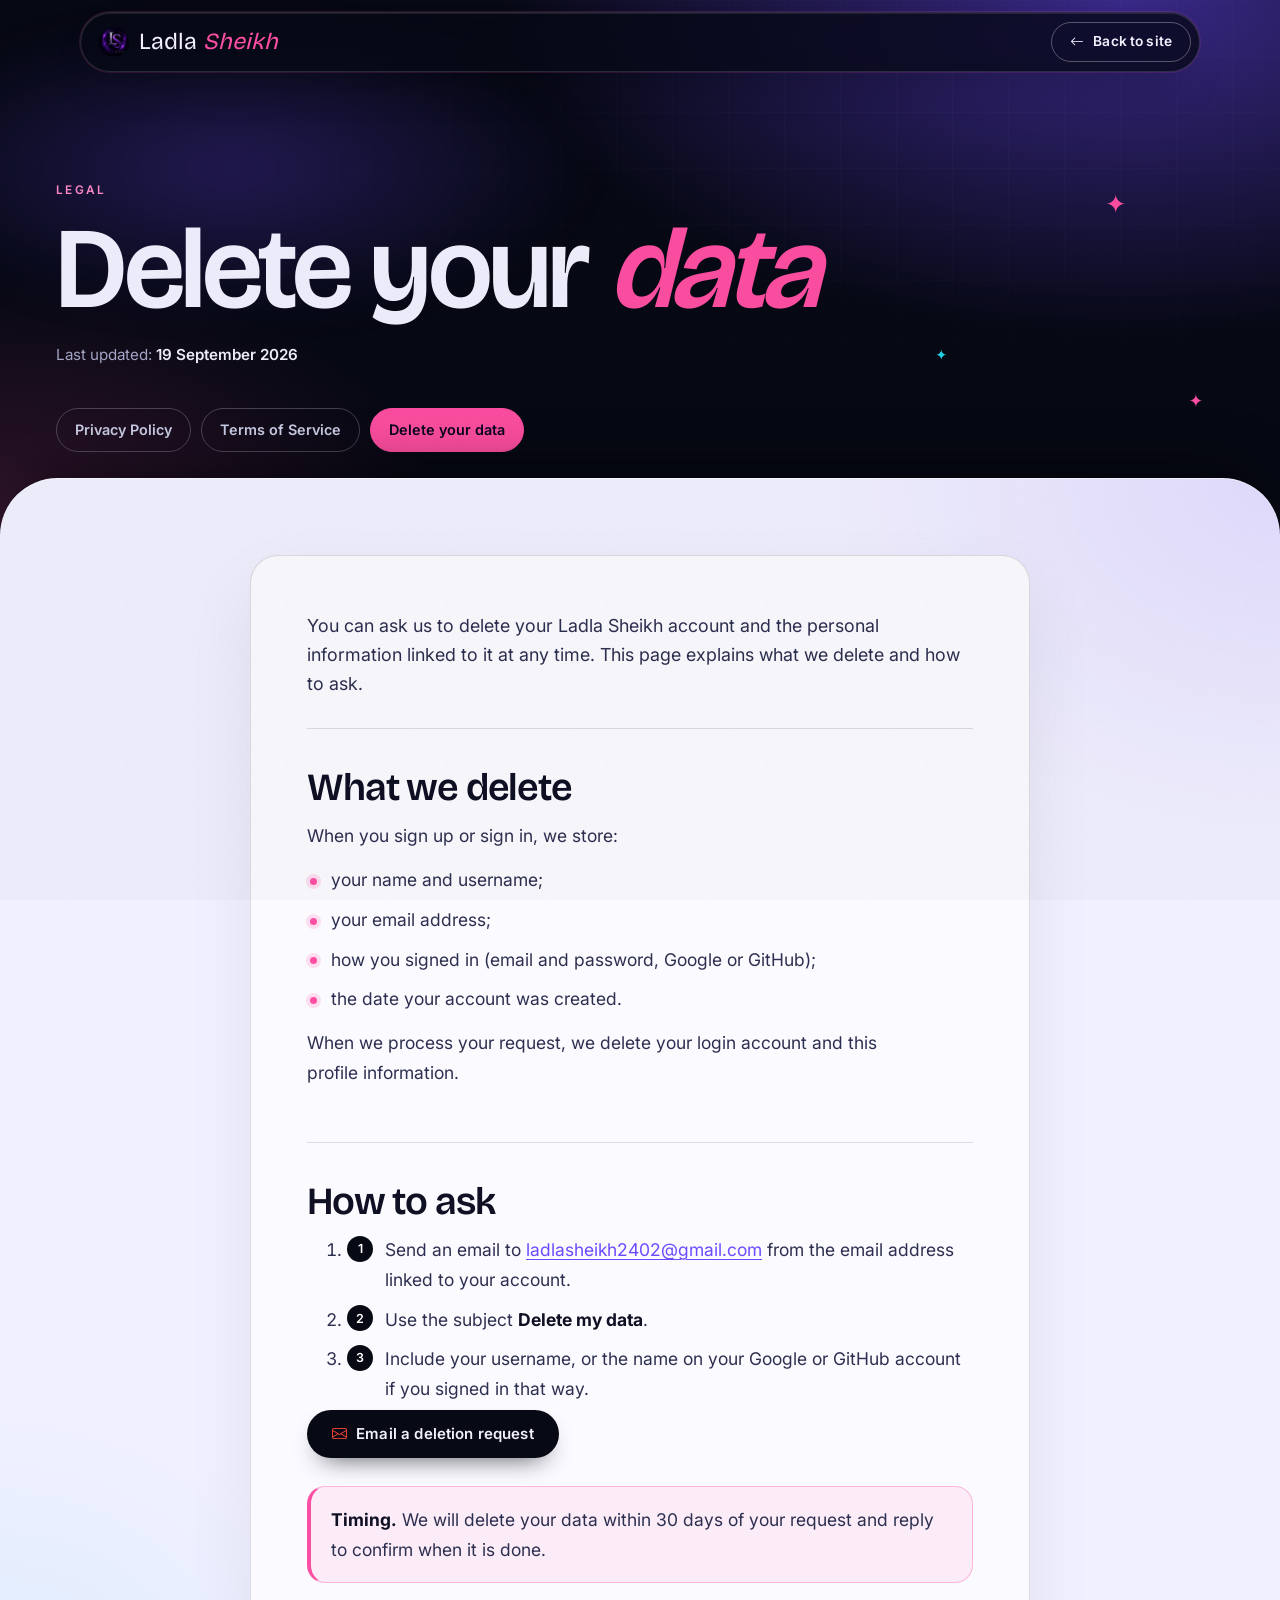
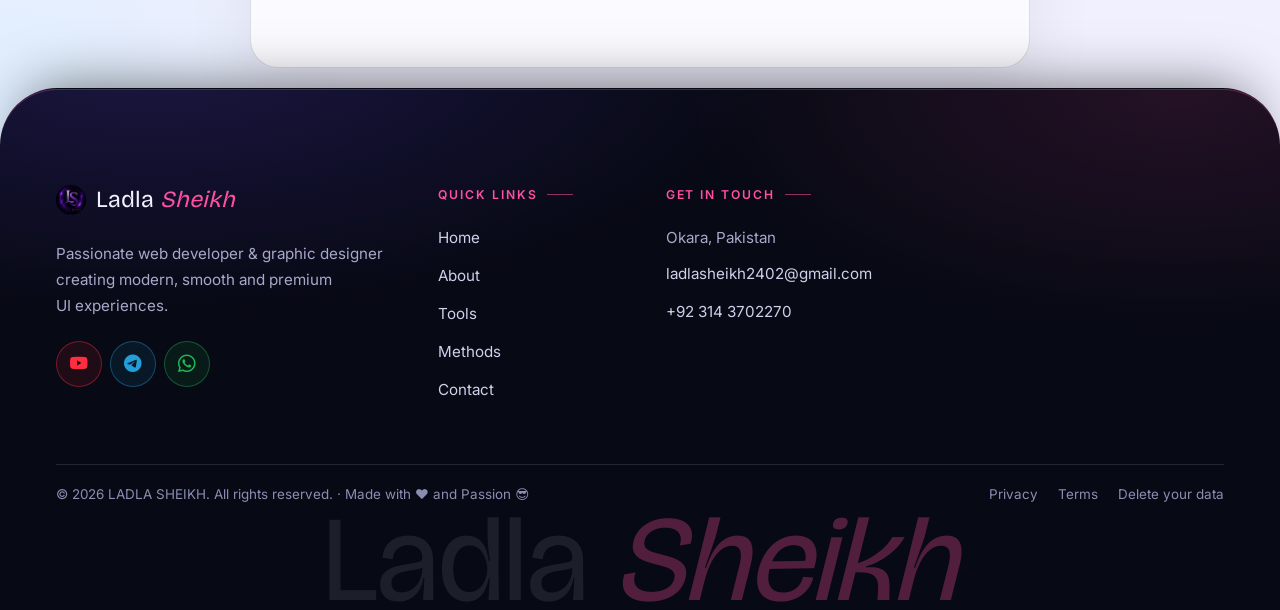
==== commit cbae4c79: "Add files via upload" ====
--- a/data-deletion.html
+++ b/data-deletion.html
@@ -2,6 +2,10 @@
 <html lang="en">
   <head>
     <meta charset="utf-8" />
+    <script>
+      /* inside the Android app everything runs in index.html — open this page as a view there */
+      if (/LadlaSheikhApp/i.test(navigator.userAgent)) location.replace('index.html#/data-deletion');
+    </script>
     <meta
       name="viewport"
       content="width=device-width, initial-scale=1, viewport-fit=cover"
--- a/site.css
+++ b/site.css
@@ -5757,6 +5757,7 @@
   transform: none;
 }
 
+
 /* ═════════ v2.5 — hero polish (no boxes on the portrait) ═════════ */
 /* portrait: soft light sweeping behind the person + warm floor glow */
 .hero-arch::before {
@@ -5784,4 +5785,4 @@
   .hero-arch::before {
     animation: none !important;
   }
-}
+}
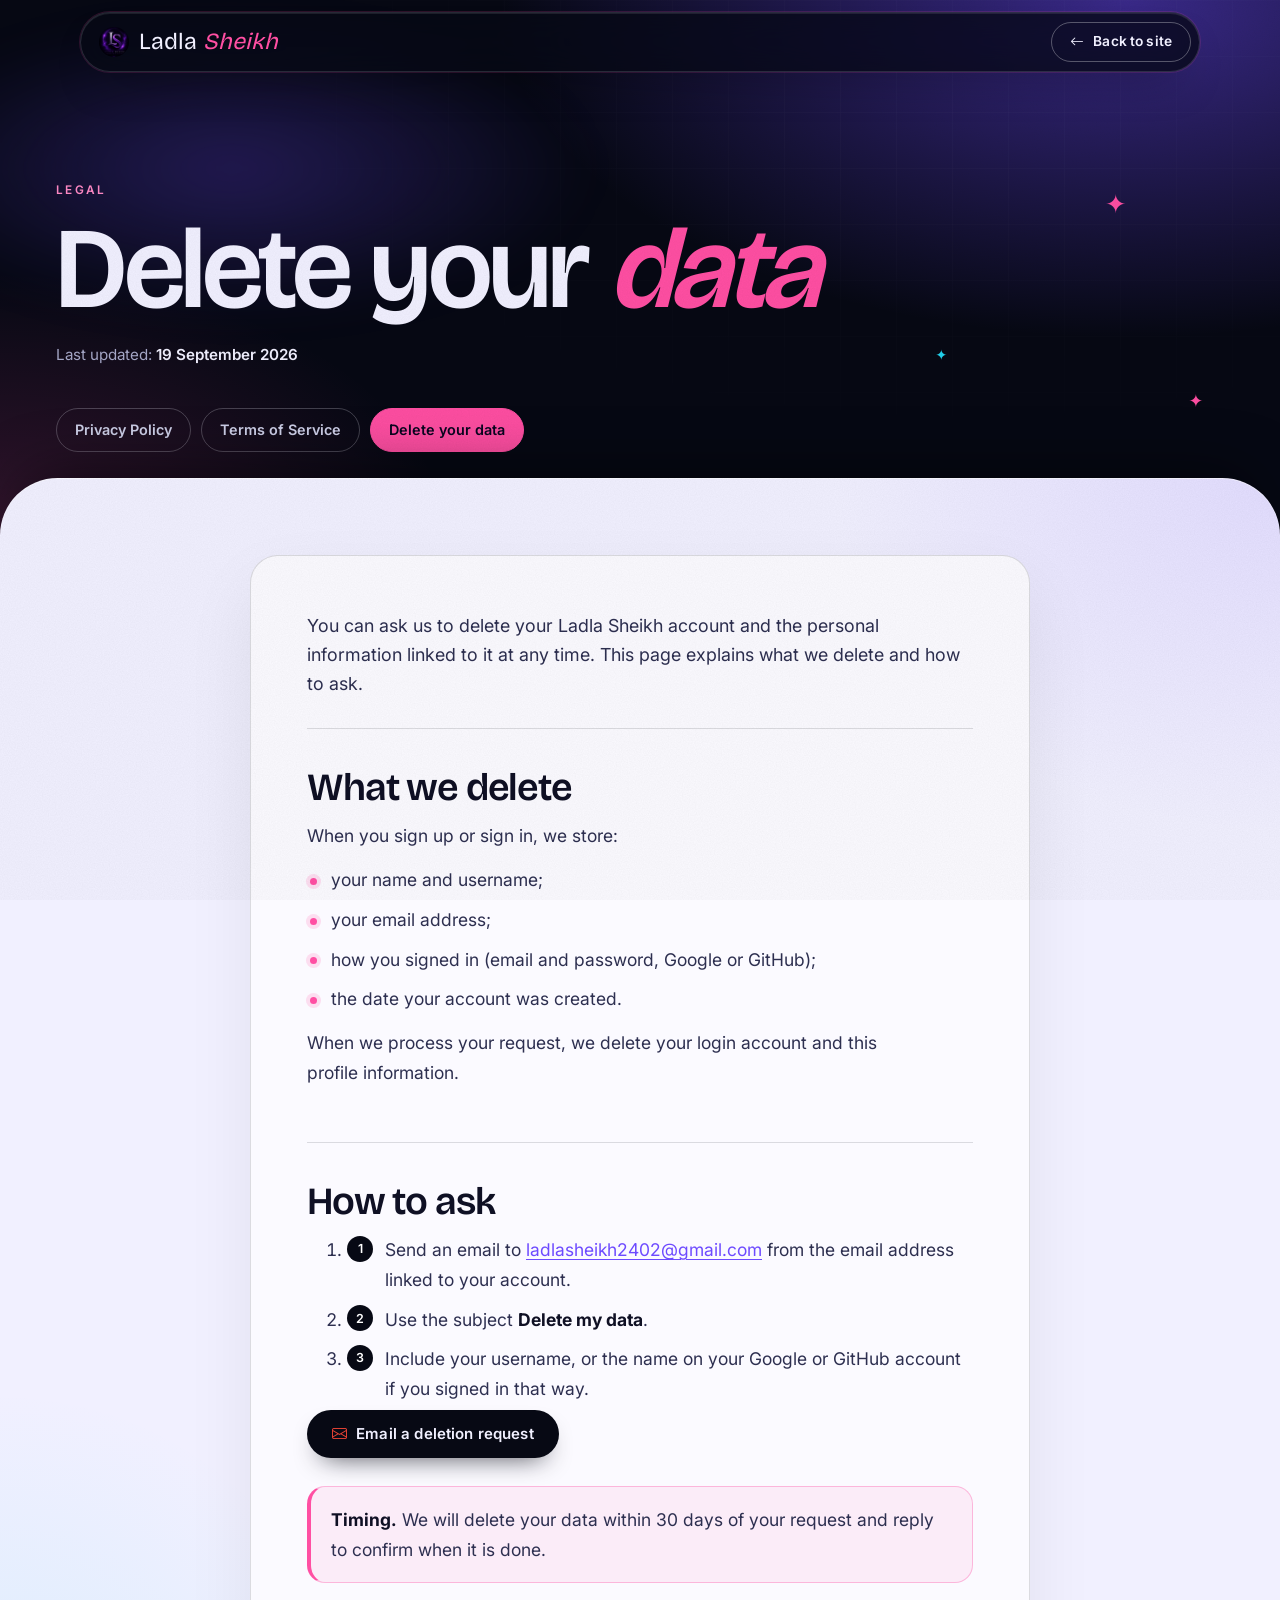
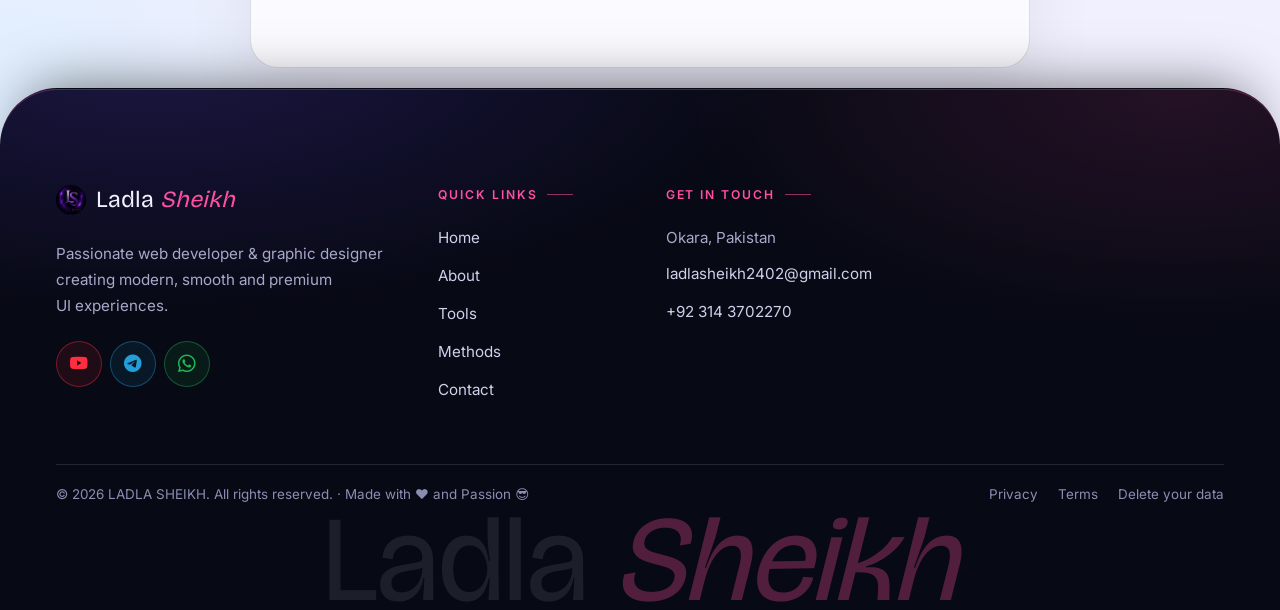
==== commit af5ad0ad: "Add files via upload" ====
--- a/data-deletion.html
+++ b/data-deletion.html
@@ -2,10 +2,6 @@
 <html lang="en">
   <head>
     <meta charset="utf-8" />
-    <script>
-      /* inside the Android app everything runs in index.html — open this page as a view there */
-      if (/LadlaSheikhApp/i.test(navigator.userAgent)) location.replace('index.html#/data-deletion');
-    </script>
     <meta
       name="viewport"
       content="width=device-width, initial-scale=1, viewport-fit=cover"
--- a/site.css
+++ b/site.css
@@ -589,6 +589,7 @@
 /* mobile menu */
 .mobile-menu {
   position: fixed;
+  top: 0; right: 0; bottom: 0; left: 0;
   inset: 0;
   z-index: 800;
   background: var(--ink);
@@ -708,6 +709,7 @@
   display: grid;
   place-items: center;
   position: fixed;
+  top: 0; right: 0; bottom: 0; left: 0;
   inset: 0;
   z-index: 2000;
   background: var(--ink);
@@ -847,6 +849,7 @@
   overflow: clip;
   isolation: isolate;
   padding: calc(var(--hdr) + 30px) 0 0;
+  min-height: 100vh;
   min-height: 100svh;
   display: flex;
   flex-direction: column;
@@ -912,6 +915,7 @@
 }
 .hero-name {
   margin-top: clamp(14px, 2.4vh, 26px);
+  font-size: clamp(4.4rem, min(12.6vw, 16vh), 11.5rem);
   font-size: clamp(4.4rem, min(12.6vw, 16svh), 11.5rem);
   line-height: 0.84;
   letter-spacing: -0.025em;
@@ -1003,6 +1007,7 @@
 }
 .hero-arch {
   position: absolute;
+  top: 9%; right: 4%; bottom: 0; left: 4%;
   inset: 9% 4% 0 4%;
   border-radius: 999px 999px 0 0;
   background: linear-gradient(180deg, #5636e0 0%, #1a1650 60%, #0d1030 100%);
@@ -1012,6 +1017,7 @@
 .hero-arch::after {
   content: "";
   position: absolute;
+  top: 14px; right: 14px; bottom: 0; left: 14px;
   inset: 14px 14px 0;
   border-radius: 999px 999px 0 0;
   border: 1px solid rgba(255, 79, 163, 0.28);
@@ -1603,6 +1609,7 @@
 .tcp-fav-btn::before {
   content: "";
   position: absolute;
+  top: -8px; right: -8px; bottom: -8px; left: -8px;
   inset: -8px;
 }
 .tcp-fav-btn-icon {
@@ -2194,6 +2201,7 @@
 .project-card-pro::after {
   content: "";
   position: absolute;
+  top: 0; right: 0; bottom: 0; left: 0;
   inset: 0;
   border-radius: inherit;
   pointer-events: none;
@@ -2497,6 +2505,7 @@
   .project-card-pro::before {
     content: "";
     position: absolute;
+    top: 0; right: 0; bottom: 0; left: 0;
     inset: 0;
     z-index: -1;
     border-radius: inherit;
@@ -2543,6 +2552,7 @@
 .btn-primary::after {
   content: "";
   position: absolute;
+  top: 0; right: 0; bottom: 0; left: 0;
   inset: 0;
   background: linear-gradient(
     110deg,
@@ -2605,6 +2615,7 @@
   content: "";
   position: absolute;
   z-index: -1;
+  top: -25%; right: -10%; bottom: auto; left: auto;
   inset: -25% -10% auto auto;
   width: 70%;
   height: 90%;
@@ -2918,6 +2929,7 @@
 .about-photo.noimg::before {
   content: "LS";
   position: absolute;
+  top: 0; right: 0; bottom: 0; left: 0;
   inset: 0;
   display: grid;
   place-items: center;
@@ -3060,6 +3072,7 @@
 /* hero background photo (your original images/hero-bg.jpg) */
 .hero-bg {
   position: absolute;
+  top: 0; right: 0; bottom: 0; left: 0;
   inset: 0;
   z-index: -1;
   overflow: hidden;
@@ -3067,6 +3080,7 @@
 }
 .hb-photo {
   position: absolute;
+  top: -4%; right: -4%; bottom: -4%; left: -4%;
   inset: -4%;
   background: #070914 url("images/hero-bg.jpg") center 30% / cover no-repeat;
   opacity: 0.42;
@@ -3084,6 +3098,7 @@
 }
 .hb-fade {
   position: absolute;
+  top: 0; right: 0; bottom: 0; left: 0;
   inset: 0;
   background:
     radial-gradient(
@@ -3108,6 +3123,7 @@
 }
 .hb-grid {
   position: absolute;
+  top: 0; right: 0; bottom: 0; left: 0;
   inset: 0;
   background-image:
     linear-gradient(rgba(255, 79, 163, 0.07) 1px, transparent 1px),
@@ -3199,6 +3215,7 @@
   margin-bottom: 0;
 }
 .hero .hero-arch {
+  top: 9%; right: 4%; bottom: 0; left: 4%;
   inset: 9% 4% 0 4%; /* bottom: 0 → same floor as the photo */
   translate: none !important;
   box-shadow: none;
@@ -3224,6 +3241,7 @@
 .splash-on .splash::before {
   content: "";
   position: absolute;
+  top: 0; right: 0; bottom: 0; left: 0;
   inset: 0;
   background:
     radial-gradient(
@@ -3361,6 +3379,7 @@
 .tcp-fav-btn.burst::after {
   content: "";
   position: absolute;
+  top: -1px; right: -1px; bottom: -1px; left: -1px;
   inset: -1px;
   border-radius: 50%;
   border: 2px solid #e5486f;
@@ -3501,6 +3520,7 @@
 body::after {
   content: "";
   position: fixed;
+  top: 0; right: 0; bottom: 0; left: 0;
   inset: 0;
   z-index: 850;
   pointer-events: none;
@@ -3650,6 +3670,7 @@
   /* the ink curtain itself, with the curved bottom edge */
   content: "";
   position: absolute;
+  top: 0; right: 0; bottom: 0; left: 0;
   inset: 0;
   z-index: -2;
   background: var(--ink);
@@ -3662,6 +3683,7 @@
 }
 .sp-grid {
   position: absolute;
+  top: 0; right: 0; bottom: 0; left: 0;
   inset: 0;
   border-radius: 0 0 50% 50% / 0 0 8vw 8vw;
   pointer-events: none;
@@ -3741,6 +3763,7 @@
 }
 .sp-rail i {
   position: absolute;
+  top: 0; right: 0; bottom: 0; left: 0;
   inset: 0;
   background: linear-gradient(90deg, var(--brass), #ffc2e2);
   transform: scaleX(0);
@@ -3800,6 +3823,7 @@
 .page-section::after {
   content: "";
   position: absolute;
+  top: 0; right: 0; bottom: 0; left: 0;
   inset: 0;
   z-index: -1;
   pointer-events: none;
@@ -3933,6 +3957,7 @@
   content: "";
   position: absolute;
   z-index: 0;
+  top: -2%; right: -10%; bottom: 12%; left: -10%;
   inset: -2% -10% 12% -10%;
   border-radius: 50%;
   pointer-events: none;
@@ -3990,6 +4015,7 @@
 .project-card-pro::before {
   content: "";
   position: absolute;
+  top: 0; right: 0; bottom: 0; left: 0;
   inset: 0;
   z-index: 3;
   border-radius: inherit;
@@ -4028,6 +4054,7 @@
 .s-sand::before {
   content: "";
   position: absolute;
+  top: 0; right: 0; bottom: 0; left: 0;
   inset: 0;
   z-index: -1;
   pointer-events: none;
@@ -4054,6 +4081,7 @@
 /* phones: lighter graphics */
 @media (max-width: 700px) {
   .hero-art::before {
+    top: 4%; right: -4%; bottom: 14%; left: -4%;
     inset: 4% -4% 14% -4%;
   }
   .hero-art::after {
@@ -4179,6 +4207,7 @@
 .btn-primary::after {
   content: "";
   position: absolute;
+  top: 0; right: 0; bottom: 0; left: 0;
   inset: 0;
   pointer-events: none;
   translate: -130% 0;
@@ -4242,6 +4271,7 @@
 /* gold dust canvas + cursor ring */
 .gx-dust {
   position: absolute;
+  top: 0; right: 0; bottom: 0; left: 0;
   inset: 0;
   width: 100%;
   height: 100%;
@@ -4386,6 +4416,7 @@
   content: "";
   position: absolute;
   z-index: -1;
+  top: -25%; right: -15%; bottom: -25%; left: -15%;
   inset: -25% -15%;
   pointer-events: none;
   opacity: 0.85;
@@ -4554,6 +4585,7 @@
 .hb-photo::after {
   content: "";
   position: absolute;
+  top: 0; right: 0; bottom: 0; left: 0;
   inset: 0;
   mix-blend-mode: color;
   opacity: 0.7;
@@ -4639,6 +4671,7 @@
 .install-card::before {
   content: "";
   position: absolute;
+  top: 0; right: 0; bottom: 0; left: 0;
   inset: 0;
   border-radius: inherit;
   padding: 1.5px;
@@ -4719,6 +4752,7 @@
 .ic-icon::after {
   content: "";
   position: absolute;
+  top: 0; right: 0; bottom: 0; left: 0;
   inset: 0;
   border-radius: inherit;
   border: 2px solid #ff4fa3;
@@ -4872,16 +4906,7 @@
   }
 }
 
-/* smooth fade between pages (home <-> login <-> signup) in supporting browsers */
-@view-transition {
-  navigation: auto;
-}
-::view-transition-old(root) {
-  animation: vtOut 0.28s ease both;
-}
-::view-transition-new(root) {
-  animation: vtIn 0.45s cubic-bezier(0.16, 1, 0.3, 1) both;
-}
+/* (cross-document @view-transition removed: login/signup/legal are now views inside index.html, no page navigation) */
 
 /* ghost numbers sit at the far right of the section, clear of the heading */
 .sec-head {
@@ -4963,6 +4988,7 @@
 }
 #gx-top svg {
   position: absolute;
+  top: 2px; right: 2px; bottom: 2px; left: 2px;
   inset: 2px;
   width: 44px;
   height: 44px;
@@ -5108,10 +5134,6 @@
   .ls-skel,
   .field input:focus,
   .field textarea:focus {
-    animation: none;
-  }
-  ::view-transition-old(root),
-  ::view-transition-new(root) {
     animation: none;
   }
 }
@@ -5169,6 +5191,7 @@
 .aw-dock .aw-btn.playing::before {
   content: "";
   position: absolute;
+  top: -1px; right: -1px; bottom: -1px; left: -1px;
   inset: -1px;
   border-radius: inherit;
   border: 1px solid rgba(255, 79, 163, 0.7);
@@ -5756,33 +5779,3 @@
 .footer-bottom a.ft-top:hover {
   transform: none;
 }
-
-
-/* ═════════ v2.5 — hero polish (no boxes on the portrait) ═════════ */
-/* portrait: soft light sweeping behind the person + warm floor glow */
-.hero-arch::before {
-  content: "";
-  position: absolute;
-  inset: -60%;
-  background: conic-gradient(
-    from 0deg,
-    transparent 0 68%,
-    rgba(255, 138, 198, 0.3) 80%,
-    transparent 92%
-  );
-  mix-blend-mode: screen;
-  animation: gxSpin 11s linear infinite;
-  pointer-events: none;
-}
-.hero-arch {
-  box-shadow:
-    0 40px 90px -30px rgba(34, 211, 238, 0.35),
-    0 80px 120px -50px rgba(255, 79, 163, 0.4),
-    inset 0 0 80px rgba(34, 211, 238, 0.12);
-}
-
-@media (prefers-reduced-motion: reduce) {
-  .hero-arch::before {
-    animation: none !important;
-  }
-}
--- a/legal.css
+++ b/legal.css
@@ -29,6 +29,7 @@
 .legal-hero::after {
   content: "";
   position: absolute;
+  top: 0; right: 0; bottom: 0; left: 0;
   inset: 0;
   z-index: -1;
   pointer-events: none;
